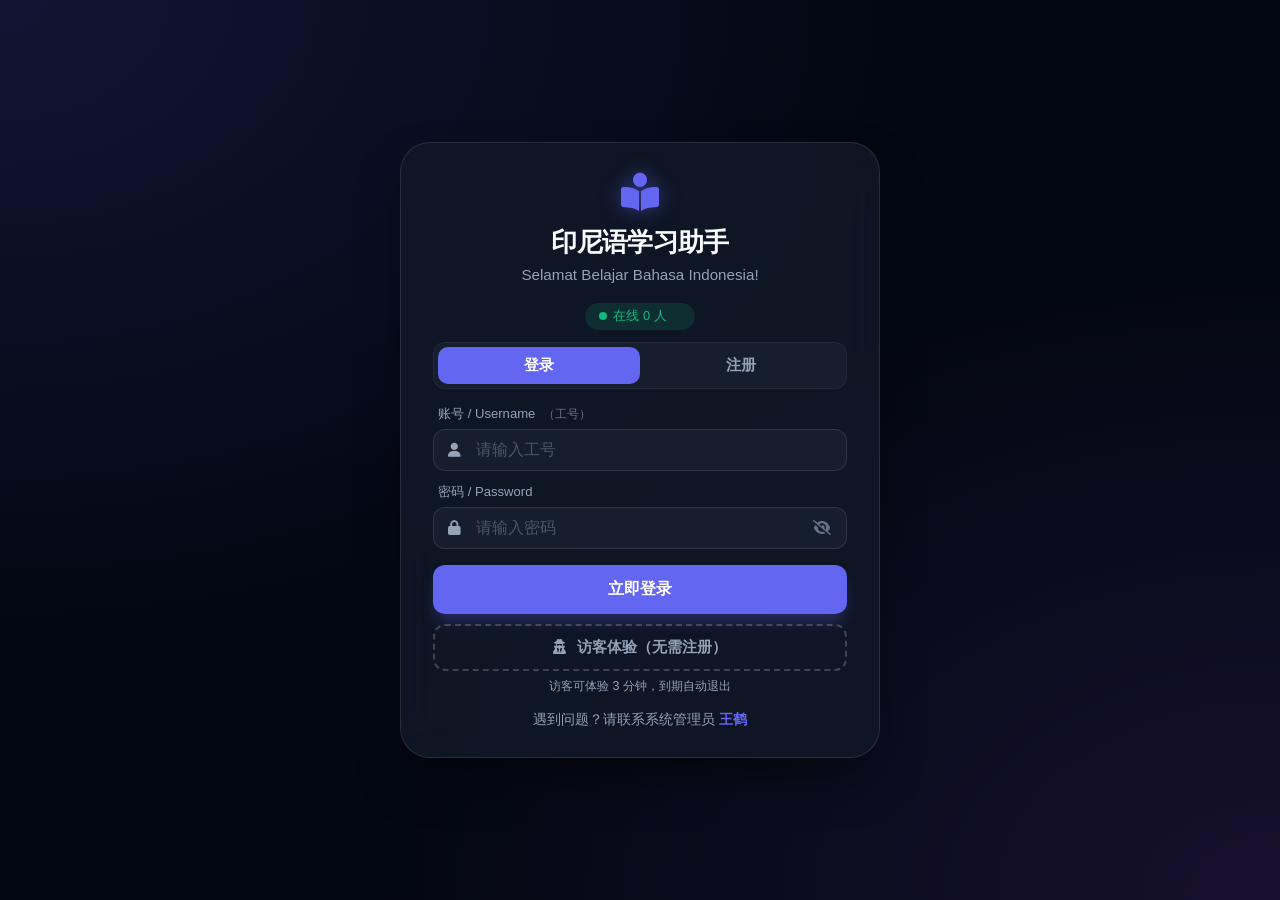
==== index.html @ 772a5f3e "feat: 地狱模式多分支排行榜 - 首杀/高分/速通/全通 用户诉求: 之前排行榜未实际布置, 希望出地狱模式闯关排行 榜, 大BOSS通过后解锁首杀称号入榜(如'混沌王首杀 大熊 用时XX 评分X" ====
<!DOCTYPE html>
<html lang="zh-CN">
<head>
    <meta charset="UTF-8">
    <meta http-equiv="Cache-Control" content="no-cache, no-store, must-revalidate">
    <meta http-equiv="Pragma" content="no-cache">
    <meta http-equiv="Expires" content="0">
    <meta name="viewport" content="width=device-width, initial-scale=1.0">
    <title>印尼语学习助手</title>
    <meta name="theme-color" content="#6366f1">
    <meta name="mobile-web-app-capable" content="yes">
    <meta name="apple-mobile-web-app-status-bar-style" content="black-translucent">
    <link rel="manifest" href="manifest.json">
    <link rel="stylesheet" href="https://cdn.bootcdn.net/ajax/libs/font-awesome/6.4.0/css/all.min.css">
    <script src="https://cdn.bootcdn.net/ajax/libs/html2canvas/1.4.1/html2canvas.min.js"></script>
    <link rel="stylesheet" href="style.css?v=20260929240000">
    <link rel="stylesheet" href="modules.css?v=20260929240000">
</head>
<body>
    <div id="app"></div>
    <script src="config.js?v=20260929240000"></script>
    <!-- 旧版功能（侧边栏、统计页、管理后台等兼容保留） -->
    <script src="app.js?v=20260929240000"></script>
    <!-- 新版模块 -->
    <script src="course-content-loader.js?v=20260929240000"></script>
    <script src="module-study.js?v=20260929240000"></script>
    <script src="module-study-practice.js?v=20260929240000"></script>
    <script src="module-challenge.js?v=20260929240000"></script>
    <script>
            // 显示版本号
            (async function showVersion() {
                var hash = '';
                try {
                    var info = await API.getSystemInfo();
                    if (info && info.commitHash) hash = info.commitHash.substring(0, 7);
                } catch(e) {}
                if (hash) {
                    var el = document.getElementById('app-version');
                    if (el) el.textContent = hash;
                    // 记录本次 hash 到 sessionStorage，下次加载对比
                    var prevHash = sessionStorage.getItem('fmi_commit_hash');
                    sessionStorage.setItem('fmi_commit_hash', hash);
                    if (prevHash && prevHash !== hash) {
                        // hash 变化说明部署了新版本，提示用户刷新
                        if (confirm('检测到新版本 (' + hash + ')，点击确定刷新页面以加载最新内容。')) {
                            location.reload(true);
                        }
                    }
                }
            })();

</script>
    <!-- app-v2.js 已移除，课程模块集成到 app.js -->
<div class="app-version" id="app-version"></div>
</body>
</html>
---- style.css ----
@import url('https://fonts.googleapis.com/css2?family=Inter:wght@400;800&family=Lexend:wght@700&family=JetBrains+Mono:ital,wght@1,800&display=swap');

/* ========================================
   CSS Variables - Dark Theme (Default)
   ======================================== */
:root {
    --bg: #030712;
    --bg-secondary: #0f172a;
    --glass: rgba(17, 24, 39, 0.85);
    --accent: #6366f1;
    --accent-hover: #818cf8;
    --accent-glow: rgba(99, 102, 241, 0.5);
    --accent-subtle: rgba(99, 102, 241, 0.1);
    --text-main: #f9fafb;
    --text-muted: #94a3b8;
    --text-dim: #4b5563;
    --sidebar-w: 300px;
    --card-bg: rgba(30, 41, 59, 0.3);
    --border-subtle: rgba(255, 255, 255, 0.05);
    --border-light: rgba(255, 255, 255, 0.08);
    --input-bg: #0f172a;
    --success: #10b981;
    --success-subtle: rgba(16, 185, 129, 0.1);
    --warning: #f59e0b;
    --danger: #ef4444;
    --danger-subtle: rgba(239, 68, 68, 0.1);
    --shadow-lg: 0 25px 50px -12px rgba(0, 0, 0, 0.5);
    --transition-smooth: all 0.3s cubic-bezier(0.4, 0, 0.2, 1);
}

/* ========================================
   Light Theme
   ======================================== */
[data-theme="light"] {
    --bg: #f1f5f9;
    --bg-secondary: #e2e8f0;
    --glass: rgba(255, 255, 255, 0.85);
    --accent: #4f46e5;
    --accent-hover: #6366f1;
    --accent-glow: rgba(79, 70, 229, 0.3);
    --accent-subtle: rgba(79, 70, 229, 0.08);
    --text-main: #0f172a;
    --text-muted: #475569;
    --text-dim: #94a3b8;
    --card-bg: rgba(255, 255, 255, 0.7);
    --border-subtle: rgba(0, 0, 0, 0.06);
    --border-light: rgba(0, 0, 0, 0.1);
    --input-bg: #f8fafc;
    --success: #059669;
    --success-subtle: rgba(5, 150, 105, 0.08);
    --warning: #d97706;
    --danger: #dc2626;
    --danger-subtle: rgba(220, 38, 38, 0.08);
    --shadow-lg: 0 25px 50px -12px rgba(0, 0, 0, 0.15);
}

/* ========================================
   Ocean Theme (深海蓝)
   ======================================== */
[data-theme="ocean"] {
    --bg: #0a192f;
    --bg-secondary: #112240;
    --glass: rgba(17, 34, 64, 0.85);
    --accent: #00b4d8;
    --accent-hover: #48cae4;
    --accent-glow: rgba(0, 180, 216, 0.4);
    --accent-subtle: rgba(0, 180, 216, 0.1);
    --text-main: #ccd6f6;
    --text-muted: #8892b0;
    --text-dim: #495670;
    --card-bg: rgba(17, 34, 64, 0.3);
    --border-subtle: rgba(0, 180, 216, 0.08);
    --border-light: rgba(0, 180, 216, 0.12);
    --input-bg: #112240;
    --success: #06d6a0;
    --success-subtle: rgba(6, 214, 160, 0.1);
    --warning: #ffd166;
    --danger: #ef476f;
    --danger-subtle: rgba(239, 71, 111, 0.1);
}

[data-theme="ocean"] #app {
    display: flex;
    width: 100%;
    height: 100vh;
}

[data-theme="ocean"] .main-title {
    background: linear-gradient(180deg, #00b4d8 0%, #0077b6 100%);
    -webkit-background-clip: text;
    -webkit-text-fill-color: transparent;
}

[data-theme="ocean"] .study-card {
    box-shadow: 0 50px 100px rgba(0, 180, 216, 0.08);
}

[data-theme="ocean"] .circle-btn:hover {
    background: var(--accent);
    box-shadow: 0 0 40px var(--accent-glow);
}

[data-theme="ocean"] .home-card-icon:first-child {
    background: linear-gradient(135deg, #00b4d8, #0077b6);
}

[data-theme="ocean"] .home-card-icon:last-child {
    background: linear-gradient(135deg, #06d6a0, #0ead69);
}

[data-theme="ocean"] .dash-progress-fill {
    background: linear-gradient(90deg, var(--accent), #06d6a0);
}

/* ========================================
   Forest Theme (森林绿)
   ======================================== */
[data-theme="forest"] {
    --bg: #1a2e1a;
    --bg-secondary: #2d4a2d;
    --glass: rgba(26, 46, 26, 0.85);
    --accent: #4ade80;
    --accent-hover: #86efac;
    --accent-glow: rgba(74, 222, 128, 0.4);
    --accent-subtle: rgba(74, 222, 128, 0.1);
    --text-main: #dcfce7;
    --text-muted: #86a886;
    --text-dim: #4d6b4d;
    --card-bg: rgba(26, 46, 26, 0.3);
    --border-subtle: rgba(74, 222, 128, 0.08);
    --border-light: rgba(74, 222, 128, 0.12);
    --input-bg: #2d4a2d;
    --success: #22c55e;
    --success-subtle: rgba(34, 197, 94, 0.1);
    --warning: #fbbf24;
    --danger: #f87171;
    --danger-subtle: rgba(248, 113, 113, 0.1);
}

[data-theme="forest"] #app {
    display: flex;
    width: 100%;
    height: 100vh;
}

[data-theme="forest"] .main-title {
    background: linear-gradient(180deg, #4ade80 0%, #16a34a 100%);
    -webkit-background-clip: text;
    -webkit-text-fill-color: transparent;
}

[data-theme="forest"] .study-card {
    box-shadow: 0 50px 100px rgba(74, 222, 128, 0.06);
}

[data-theme="forest"] .circle-btn:hover {
    background: var(--accent);
    box-shadow: 0 0 40px var(--accent-glow);
}

[data-theme="forest"] .home-card-icon:first-child {
    background: linear-gradient(135deg, #4ade80, #16a34a);
}

[data-theme="forest"] .home-card-icon:last-child {
    background: linear-gradient(135deg, #fbbf24, #f59e0b);
}

[data-theme="forest"] .dash-progress-fill {
    background: linear-gradient(90deg, var(--accent), #fbbf24);
}

/* ========================================
   Sunset Theme (落日橙)
   ======================================== */
[data-theme="sunset"] {
    --bg: #1c1215;
    --bg-secondary: #2d1f23;
    --glass: rgba(44, 18, 30, 0.85);
    --accent: #fb923c;
    --accent-hover: #fdba74;
    --accent-glow: rgba(251, 146, 60, 0.4);
    --accent-subtle: rgba(251, 146, 60, 0.1);
    --text-main: #fce7f3;
    --text-muted: #b08090;
    --text-dim: #6b4a55;
    --card-bg: rgba(44, 18, 30, 0.3);
    --border-subtle: rgba(251, 146, 60, 0.08);
    --border-light: rgba(251, 146, 60, 0.12);
    --input-bg: #2d1f23;
    --success: #34d399;
    --success-subtle: rgba(52, 211, 153, 0.1);
    --warning: #fcd34d;
    --danger: #fb7185;
    --danger-subtle: rgba(251, 113, 133, 0.1);
}

[data-theme="sunset"] #app {
    display: flex;
    width: 100%;
    height: 100vh;
}

[data-theme="sunset"] .main-title {
    background: linear-gradient(180deg, #fb923c 0%, #e11d48 100%);
    -webkit-background-clip: text;
    -webkit-text-fill-color: transparent;
}

[data-theme="sunset"] .study-card {
    box-shadow: 0 50px 100px rgba(251, 146, 60, 0.06);
}

[data-theme="sunset"] .circle-btn:hover {
    background: var(--accent);
    box-shadow: 0 0 40px var(--accent-glow);
}

[data-theme="sunset"] .home-card-icon:first-child {
    background: linear-gradient(135deg, #fb923c, #ea580c);
}

[data-theme="sunset"] .home-card-icon:last-child {
    background: linear-gradient(135deg, #e11d48, #be123c);
}

[data-theme="sunset"] .dash-progress-fill {
    background: linear-gradient(90deg, var(--accent), #e11d48);
}


/* ========================================
   Global Reset & Base
   ======================================== */
* {
    margin: 0;
    padding: 0;
    box-sizing: border-box;
}

#app {
    display: flex;
    width: 100%;
    height: 100vh;
}

body {
    background: var(--bg);
    background-image:
        radial-gradient(at 0% 0%, rgba(99, 102, 241, 0.15) 0%, transparent 50%),
        radial-gradient(at 100% 100%, rgba(168, 85, 247, 0.12) 0%, transparent 50%);
    color: var(--text-main);
    font-family: 'Inter', -apple-system, BlinkMacSystemFont, "Segoe UI", Roboto, sans-serif;
    height: 100vh;
    display: flex;
    overflow: auto;
    transition: background 0.4s ease, color 0.4s ease;
}

[data-theme="light"] #app {
    display: flex;
    width: 100%;
    height: 100vh;
}

body {
    background-image:
        radial-gradient(at 0% 0%, rgba(99, 102, 241, 0.08) 0%, transparent 50%),
        radial-gradient(at 100% 100%, rgba(168, 85, 247, 0.06) 0%, transparent 50%);
}

/* ========================================
   Scrollbar Styling
   ======================================== */
::-webkit-scrollbar {
    width: 6px;
    height: 6px;
}
::-webkit-scrollbar-track {
    background: transparent;
}
::-webkit-scrollbar-thumb {
    background: rgba(99, 102, 241, 0.3);
    border-radius: 3px;
}
::-webkit-scrollbar-thumb:hover {
    background: rgba(99, 102, 241, 0.5);
}

/* ========================================
   Sidebar
   ======================================== */
.sidebar {
    width: var(--sidebar-w);
    height: 100%;
    background: var(--glass);
    backdrop-filter: blur(25px);
    border-right: 1px solid var(--border-subtle);
    display: flex;
    flex-direction: column;
    transition: all 0.5s cubic-bezier(0.4, 0, 0.2, 1);
    position: fixed;
    left: 0;
    top: 0;
    z-index: 1000;
}

.sidebar.collapsed {
    width: 0;
    transform: translateX(calc(var(--sidebar-w) * -1));
}

.sidebar-inner {
    width: var(--sidebar-w);
    height: 100%;
    overflow-y: auto;
    padding: 25px 15px;
    transition: 0.3s;
}

.sidebar.collapsed .sidebar-inner {
    opacity: 0;
    pointer-events: none;
}

.toggle-tab {
    position: absolute;
    right: -32px;
    top: 30px;
    width: 32px;
    height: 60px;
    background: var(--accent);
    color: white;
    cursor: pointer;
    border-radius: 0 12px 12px 0;
    display: flex;
    align-items: center;
    justify-content: center;
    box-shadow: 5px 0 15px var(--accent-glow);
    transition: 0.3s;
}

.sidebar.collapsed .toggle-tab {
    transform: translateX(var(--sidebar-w));
}

/* ========================================
   Main Container
   ======================================== */
.main-container {
    flex: 1;
    display: flex;
    flex-direction: column;
    padding: 20px 30px;
    position: relative;
    overflow: auto;
    margin-left: var(--sidebar-w);
    z-index: 1;
    height: 100vh;
}

.main-container.full-width {
    margin-left: 0;
}

.main-title {
    text-align: center;
    font-size: 2.2rem;
    font-weight: 800;
    margin-bottom: 15px;
    text-transform: uppercase;
    letter-spacing: -2px;
    background: linear-gradient(180deg, #fff 0%, #a5b4fc 100%);
    -webkit-background-clip: text;
    -webkit-text-fill-color: transparent;
    filter: drop-shadow(0 0 20px rgba(99, 102, 241, 0.4));
}

[data-theme="light"] .main-title {
    background: linear-gradient(180deg, #1e293b 0%, #4f46e5 100%);
    -webkit-background-clip: text;
    -webkit-text-fill-color: transparent;
    filter: drop-shadow(0 0 10px rgba(79, 70, 229, 0.2));
}

/* ========================================
   Top Info Bar
   ======================================== */
.top-info-bar {
    display: flex;
    justify-content: space-between;
    align-items: center;
    margin-bottom: 20px;
    padding: 12px 20px;
    background: var(--glass);
    border-radius: 16px;
    border: 1px solid var(--border-subtle);
    backdrop-filter: blur(15px);
}

.date-time {
    font-size: 0.95rem;
    color: var(--text-muted);
}

.weather-location {
    display: flex;
    align-items: center;
    gap: 10px;
    font-size: 0.95rem;
}

.app-header {
    display: flex !important;
    align-items: center;
    justify-content: space-between !important;
    flex-wrap: wrap;
    gap: 12px;
}

.user-status {
    font-size: 0.9rem;
    color: #a5b4fc;
    display: flex;
    align-items: center;
    gap: 10px;
}

.logout-btn {
    background: var(--danger-subtle);
    color: var(--danger);
    border: none;
    padding: 5px 12px;
    border-radius: 8px;
    cursor: pointer;
    font-size: 0.85rem;
    transition: var(--transition-smooth);
}
.logout-btn:hover {
    background: var(--danger);
    color: white;
}

/* ========================================
   Stats Bar (Enhanced)
   ======================================== */
.stats-bar {
    display: flex;
    justify-content: space-around;
    background: var(--glass);
    padding: 16px 20px;
    border-radius: 18px;
    margin-bottom: 20px;
    border: 1px solid var(--border-light);
    backdrop-filter: blur(15px);
    flex-wrap: wrap;
    gap: 12px;
}

.stat-item {
    font-size: 14px;
    color: var(--text-muted);
    font-weight: 500;
    display: flex;
    align-items: center;
    gap: 6px;
    background: var(--accent-subtle);
    padding: 8px 16px;
    border-radius: 10px;
    border: 1px solid transparent;
    transition: var(--transition-smooth);
}
.stat-item:hover {
    border-color: var(--accent);
    transform: translateY(-2px);
}
.stat-item span {
    color: #a5b4fc;
    font-weight: bold;
    font-size: 1.1rem;
}

/* ========================================
   Study Tip Box
   ======================================== */
.tip-box {
    background: var(--accent-subtle);
    border-left: 3px solid var(--accent);
    padding: 15px 20px;
    margin: 20px 0;
    border-radius: 0 12px 12px 0;
    font-size: 1rem;
    color: var(--text-muted);
    transition: var(--transition-smooth);
}

.tip-title {
    font-weight: 700;
    color: var(--accent);
    margin-bottom: 5px;
}

/* ========================================
   Study Card (Main Word Display)
   ======================================== */
.study-card {
    background: var(--card-bg);
    border-radius: 25px;
    border: 1px solid var(--border-light);
    flex: 1;
    display: flex;
    flex-direction: column;
    justify-content: center;
    align-items: center;
    position: relative;
    padding: 40px;
    box-shadow: 0 50px 100px rgba(0, 0, 0, 0.5);
    backdrop-filter: blur(15px);
    transition: 0.4s cubic-bezier(0.175, 0.885, 0.32, 1.275);
    min-height: 400px;
}

[data-theme="light"] .study-card {
    box-shadow: 0 50px 100px rgba(0, 0, 0, 0.1);
}

.card-anim {
    transform: scale(0.96);
    opacity: 0;
    filter: blur(10px);
}

.top-meta {
    position: absolute;
    top: 40px;
    left: 55px;
    right: 55px;
    display: flex;
    justify-content: space-between;
    align-items: center;
}

.word-badge {
    background: var(--accent);
    color: white;
    padding: 5px 22px;
    border-radius: 12px;
    font-family: 'JetBrains Mono', monospace;
    font-size: 1.3rem;
    font-style: italic;
    font-weight: 800;
    box-shadow: 0 5px 20px var(--accent-glow);
}

.star-btn {
    position: absolute;
    top: 20px;
    right: 25px;
    font-size: 1.8rem;
    cursor: pointer;
    color: rgba(255, 255, 255, 0.05);
    transition: 0.3s;
    z-index: 10;
}
.star-btn.active {
    color: #fbbf24;
    filter: drop-shadow(0 0 15px rgba(251, 191, 36, 0.6));
}
[data-theme="light"] .star-btn {
    color: rgba(0, 0, 0, 0.08);
}

.indo-box {
    font-size: 6rem;
    font-weight: 900;
    margin-bottom: 10px;
    text-align: center;
    background: linear-gradient(to bottom, #fff, #94a3b8);
    -webkit-background-clip: text;
    -webkit-text-fill-color: transparent;
}

[data-theme="light"] .indo-box {
    background: linear-gradient(to bottom, #1e293b, #6366f1);
    -webkit-background-clip: text;
    -webkit-text-fill-color: transparent;
}

.zh-box {
    font-size: 2.6rem;
    color: var(--text-muted);
    font-weight: 300;
    letter-spacing: 5px;
    transition: var(--transition-smooth);
}

/* ========================================
   Navigation Buttons
   ======================================== */
.nav-row {
    display: flex;
    gap: 40px;
    margin-top: 50px;
}

.circle-btn {
    width: 80px;
    height: 80px;
    border-radius: 50%;
    border: none;
    background: rgba(255, 255, 255, 0.03);
    color: white;
    font-size: 2rem;
    cursor: pointer;
    transition: 0.3s;
    display: flex;
    flex-direction: column;
    align-items: center;
    justify-content: center;
    border: 1px solid var(--border-subtle);
}

.circle-btn:hover {
    background: var(--accent);
    transform: translateY(-5px);
    box-shadow: 0 10px 20px var(--accent-glow);
}

[data-theme="light"] .circle-btn {
    background: var(--card-bg);
    color: var(--text-main);
    border: 1px solid var(--border-light);
}

.play-btn {
    width: 100px;
    height: 100px;
    background: var(--accent);
    box-shadow: 0 0 40px var(--accent-glow);
}

/* ========================================
   Control Panel
   ======================================== */
.control-panel {
    width: 100%;
    margin: 25px auto 0;
    background: var(--glass);
    padding: 10px 20px;
    border-radius: 28px;
    border: 1px solid var(--border-light);
    display: flex;
    flex-direction: column;
    gap: 20px;
    backdrop-filter: blur(15px);
}



.ctrl-row {
    display: flex;
    align-items: center;
    justify-content: space-between;
}

.ctrl-label {
    font-size: 1.05rem;
    color: var(--text-muted);
    font-weight: 600;
    letter-spacing: 1px;
}

.ctrl-value {
    min-width: 80px;
    text-align: right;
    font-family: 'Lexend', sans-serif;
    color: var(--accent);
    font-weight: 700;
    font-size: 1.3rem;
    text-shadow: 0 0 12px var(--accent-glow);
}

[data-theme="light"] .ctrl-value {
    text-shadow: none;
}

.switch {
    position: relative;
    width: 52px;
    height: 28px;
}

.switch input {
    opacity: 0;
    width: 0;
    height: 0;
}

.slider {
    position: absolute;
    cursor: pointer;
    inset: 0;
    background: #1e293b;
    transition: .4s;
    border-radius: 34px;
    border: 1px solid var(--border-subtle);
}

[data-theme="light"] .slider {
    background: #cbd5e1;
}

.slider:before {
    position: absolute;
    content: "";
    height: 20px;
    width: 20px;
    left: 4px;
    bottom: 3px;
    background: white;
    transition: .4s;
    border-radius: 50%;
    box-shadow: 0 2px 4px rgba(0,0,0,0.2);
}

input:checked + .slider {
    background: var(--accent);
}

input:checked + .slider:before {
    transform: translateX(24px);
}

/* ========================================
   Copyright & Footer
   ======================================== */
.copyright {
    font-size: 0.9rem;
    text-align: center;
    color: var(--text-dim);
    margin-top: 10px;
    letter-spacing: 0.5px;
}

.clickable {
    color: var(--accent);
    cursor: pointer;
    font-weight: 700;
    transition: 0.2s;
}

.clickable:hover {
    text-shadow: 0 0 10px var(--accent-glow);
    text-decoration: underline;
}

/* ========================================
   Modals
   ======================================== */
.modal-overlay:not(.admin-modal) {
    display: none;
    position: fixed;
    inset: 0;
    background: rgba(0, 0, 0, 0.9);
    z-index: 2000;
    justify-content: center;
    align-items: center;
    backdrop-filter: blur(15px);
}

[data-theme="light"] .modal-overlay:not(.admin-modal) {
    background: rgba(0, 0, 0, 0.5);
}

.modal-content {
    background: var(--bg-secondary);
    padding: 40px;
    border-radius: 30px;
    border: 1px solid var(--accent);
    text-align: center;
    color: var(--text-main);
    transition: var(--transition-smooth);
}

[data-theme="light"] .modal-content {
    background: #ffffff;
}

/* ========================================
   Sidebar Menu Items
   ======================================== */
.cat-item {
    margin-bottom: 12px;
    border-radius: 14px;
    background: rgba(255, 255, 255, 0.03);
    transition: var(--transition-smooth);
}
.cat-item:hover {
    background: rgba(255, 255, 255, 0.06);
}

[data-theme="light"] .cat-item {
    background: rgba(0, 0, 0, 0.03);
}
[data-theme="light"] .cat-item:hover {
    background: rgba(0, 0, 0, 0.06);
}

.cat-head {
    padding: 12px 15px;
    cursor: pointer;
    font-weight: 600;
    display: flex;
    justify-content: space-between;
    color: var(--text-main);
}

.sub-menu {
    display: none;
    padding: 10px;
}

.sub-menu.active {
    display: block;
}

/* Word list in sidebar */
.sub-word-list {
    display: none;
    border-left: 1px solid var(--border-subtle);
    margin-left: 10px;
}
.sub-word-list.active {
    display: block;
}
.sub-word-list div {
    padding: 4px 8px;
    border-radius: 6px;
    transition: var(--transition-smooth);
    cursor: pointer;
}
.sub-word-list div:hover {
    background: var(--accent-subtle);
    color: #a5b4fc;
}

/* ========================================
   Study Record
   ======================================== */
.study-record-box {
    background: var(--glass);
    border-radius: 20px;
    padding: 20px;
    margin: 20px 0;
    border: 1px solid var(--border-subtle);
    backdrop-filter: blur(15px);
}

.record-title {
    display: flex;
    justify-content: space-between;
    align-items: center;
    margin-bottom: 15px;
    font-size: 1.2rem;
    font-weight: 700;
    color: var(--text-main);
}

.clear-record-btn {
    background: var(--danger-subtle);
    color: var(--danger);
    border: none;
    padding: 5px 12px;
    border-radius: 8px;
    cursor: pointer;
    font-size: 0.85rem;
    transition: var(--transition-smooth);
}
.clear-record-btn:hover {
    background: var(--danger);
    color: white;
}

.record-list {
    max-height: 150px;
    overflow-y: auto;
    display: grid;
    grid-template-columns: 1fr 1fr;
    gap: 10px;
}

.record-item {
    padding: 8px 12px;
    background: var(--card-bg);
    border-radius: 10px;
    font-size: 0.9rem;
    border: 1px solid var(--border-subtle);
    transition: var(--transition-smooth);
}
.record-item:hover {
    border-color: var(--accent);
    transform: translateY(-1px);
}

.record-indo {
    color: #a5b4fc;
    font-weight: 600;
}

.record-zh {
    color: var(--text-muted);
    font-size: 0.85rem;
}

/* ========================================
   Share Modal
   ======================================== */
.share-modal-content {
    width: 500px;
    padding: 30px;
}

.share-card {
    background: linear-gradient(135deg, #1e293b 0%, #0f172a 100%);
    border-radius: 20px;
    padding: 30px;
    margin-bottom: 20px;
    text-align: left;
}

[data-theme="light"] .share-card {
    background: linear-gradient(135deg, #e0e7ff 0%, #c7d2fe 100%);
}

.share-header {
    font-size: 1.5rem;
    font-weight: 800;
    margin-bottom: 15px;
}

.share-stats {
    margin: 12px 0;
    line-height: 1.6;
    color: #cbd5e1;
}

.share-tip {
    font-size: 0.95rem;
    color: #a5b4fc;
    margin-bottom: 15px;
}

.share-record {
    font-size: 0.9rem;
    color: var(--text-muted);
    margin-bottom: 10px;
}

.share-copy-btn, .share-save-btn {
    background: var(--accent);
    color: white;
    border: none;
    padding: 10px 20px;
    border-radius: 10px;
    cursor: pointer;
    margin: 0 5px;
    transition: var(--transition-smooth);
}
.share-copy-btn:hover, .share-save-btn:hover {
    background: var(--accent-hover);
    transform: translateY(-2px);
}

/* ========================================
   Theme Toggle Button
   ======================================== */
.theme-toggle {
    position: fixed;
    bottom: 25px;
    right: 25px;
    width: 48px;
    height: 48px;
    border-radius: 50%;
    background: var(--accent);
    color: white;
    border: none;
    cursor: pointer;
    font-size: 1.2rem;
    display: flex;
    align-items: center;
    justify-content: center;
    box-shadow: 0 5px 20px var(--accent-glow);
    z-index: 999;
    transition: var(--transition-smooth);
}
.theme-toggle:hover {
    transform: translateY(-3px) rotate(15deg);
    box-shadow: 0 8px 25px var(--accent-glow);
}

/* ========================================
   Practice Mode Styles
   ======================================== */
.practice-container {
    background: var(--glass);
    border-radius: 25px;
    border: 1px solid var(--border-light);
    padding: 30px;
    backdrop-filter: blur(15px);
    margin: 0;
}

.practice-header {
    display: flex;
    justify-content: space-between;
    align-items: center;
    margin-bottom: 25px;
    padding-bottom: 15px;
    border-bottom: 1px solid var(--border-subtle);
}

.practice-title {
    font-size: 1.4rem;
    font-weight: 700;
    color: var(--text-main);
}

.practice-type-selector {
    display: flex;
    gap: 8px;
}

.practice-type-btn {
    padding: 8px 16px;
    border-radius: 10px;
    border: 1px solid var(--border-light);
    background: transparent;
    color: var(--text-muted);
    cursor: pointer;
    font-size: 0.85rem;
    transition: var(--transition-smooth);
}
.practice-type-btn:hover, .practice-type-btn.active {
    background: var(--accent-subtle);
    color: #a5b4fc;
    border-color: var(--accent);
}

.practice-score-bar {
    display: flex;
    justify-content: space-around;
    margin-bottom: 25px;
    padding: 12px;
    background: var(--accent-subtle);
    border-radius: 12px;
}

.practice-score-item {
    text-align: center;
    color: var(--text-muted);
    font-size: 0.85rem;
}
.practice-score-item .score-value {
    font-size: 1.4rem;
    font-weight: 700;
    color: #a5b4fc;
    display: block;
    margin-bottom: 2px;
}

.practice-question-box {
    background: var(--card-bg);
    border-radius: 20px;
    padding: 40px 30px;
    text-align: center;
    margin-bottom: 25px;
    border: 1px solid var(--border-subtle);
}

.practice-question-label {
    font-size: 0.85rem;
    color: var(--text-muted);
    margin-bottom: 10px;
}

.practice-question-word {
    font-size: 3rem;
    font-weight: 800;
    margin-bottom: 8px;
    background: linear-gradient(to bottom, #fff, #a5b4fc);
    -webkit-background-clip: text;
    -webkit-text-fill-color: transparent;
}

[data-theme="light"] .practice-question-word {
    background: linear-gradient(to bottom, #1e293b, #4f46e5);
    -webkit-background-clip: text;
    -webkit-text-fill-color: transparent;
}

.practice-question-hint {
    font-size: 0.9rem;
    color: var(--text-dim);
}

.practice-options {
    display: grid;
    grid-template-columns: 1fr 1fr;
    gap: 12px;
    margin-bottom: 20px;
}

.practice-option {
    padding: 16px 20px;
    border-radius: 14px;
    border: 2px solid var(--border-light);
    background: var(--card-bg);
    color: var(--text-main);
    cursor: pointer;
    font-size: 1rem;
    transition: var(--transition-smooth);
    text-align: center;
}
.practice-option:hover {
    border-color: var(--accent);
    background: var(--accent-subtle);
    transform: translateY(-2px);
}
.practice-option.correct {
    border-color: var(--success);
    background: var(--success-subtle);
    color: var(--success);
    font-weight: 700;
}
.practice-option.wrong {
    border-color: var(--danger);
    background: var(--danger-subtle);
    color: var(--danger);
}
.practice-option.disabled {
    pointer-events: none;
    opacity: 0.6;
}

.practice-input-box {
    display: none;
    margin-bottom: 20px;
    text-align: center;
}
.practice-input-box.active {
    display: block;
}
.practice-input {
    width: 100%;
    max-width: 400px;
    padding: 14px 20px;
    border-radius: 14px;
    border: 2px solid var(--border-light);
    background: var(--input-bg);
    color: var(--text-main);
    font-size: 1.1rem;
    text-align: center;
    outline: none;
    transition: var(--transition-smooth);
}
.practice-input:focus {
    border-color: var(--accent);
    box-shadow: 0 0 0 4px var(--accent-subtle);
}
.practice-input.correct {
    border-color: var(--success);
    box-shadow: 0 0 0 4px var(--success-subtle);
}
.practice-input.wrong {
    border-color: var(--danger);
    box-shadow: 0 0 0 4px var(--danger-subtle);
}

.practice-feedback {
    text-align: center;
    padding: 12px;
    border-radius: 12px;
    margin-bottom: 15px;
    font-size: 1rem;
    font-weight: 600;
    display: none;
}
.practice-feedback.show {
    display: block;
}
.practice-feedback.correct {
    background: var(--success-subtle);
    color: var(--success);
}
.practice-feedback.wrong {
    background: var(--danger-subtle);
    color: var(--danger);
}

.practice-actions {
    display: flex;
    gap: 12px;
    justify-content: center;
}

.practice-btn {
    padding: 12px 28px;
    border-radius: 12px;
    border: none;
    font-size: 0.95rem;
    font-weight: 600;
    cursor: pointer;
    transition: var(--transition-smooth);
}
.practice-btn:hover {
    transform: translateY(-2px);
}
.practice-btn-primary {
    background: var(--accent);
    color: white;
    box-shadow: 0 5px 15px var(--accent-glow);
}
.practice-btn-secondary {
    background: var(--card-bg);
    color: var(--text-muted);
    border: 1px solid var(--border-light);
}

/* Practice result summary */
.practice-result {
    text-align: center;
    padding: 30px;
}
.practice-result-score {
    font-size: 4rem;
    font-weight: 900;
    background: linear-gradient(135deg, var(--accent), #a78bfa);
    -webkit-background-clip: text;
    -webkit-text-fill-color: transparent;
    margin-bottom: 10px;
}
.practice-result-text {
    font-size: 1.2rem;
    color: var(--text-muted);
    margin-bottom: 20px;
}
.practice-result-details {
    display: flex;
    justify-content: center;
    gap: 30px;
    margin-bottom: 25px;
}
.practice-result-detail {
    text-align: center;
}
.practice-result-detail .detail-value {
    font-size: 1.5rem;
    font-weight: 700;
    display: block;
}
.practice-result-detail .detail-label {
    font-size: 0.85rem;
    color: var(--text-muted);
}
.practice-result-detail.correct .detail-value { color: var(--success); }
.practice-result-detail.wrong .detail-value { color: var(--danger); }
.practice-result-detail.total .detail-value { color: #a5b4fc; }



/* ========================================
   Subpage Navigation Bar (子页面导航栏)
   用于study/challenge等子页面顶部导航
   ======================================== */
.subpage-nav {
    display: flex;
    align-items: stretch;
    height: 48px;
    background: rgba(10, 14, 28, 0.92);
    border: 1px solid rgba(99, 102, 241, 0.15);
    border-radius: 12px;
    overflow: hidden;
    backdrop-filter: blur(12px);
    margin-bottom: 20px;
}
.subpage-nav-side {
    display: flex;
    align-items: center;
    justify-content: center;
    gap: 8px;
    padding: 0 18px;
    background: rgba(30, 41, 59, 0.5);
    cursor: pointer;
    transition: background 0.2s ease;
    flex-shrink: 0;
    border: none;
    color: #94a3b8;
    font-size: 0.85rem;
}
.subpage-nav-side:first-child {
    border-radius: 11px 0 0 11px;
}
.subpage-nav-side:last-child {
    border-radius: 0 11px 11px 0;
}
.subpage-nav-side:hover {
    background: rgba(51, 65, 85, 0.6);
    color: #e2e8f0;
}
.subpage-nav-side i {
    font-size: 0.85rem;
}
.side-label {
    writing-mode: vertical-rl;
    text-orientation: upright;
    font-size: 0.75rem;
    font-weight: 600;
    letter-spacing: 2px;
    color: #cbd5e1;
    line-height: 1;
}
.subpage-nav-center {
    flex: 1;
    display: flex;
    align-items: center;
    justify-content: center;
    gap: 10px;
    background: var(--accent);
    color: white;
    font-size: 0.95rem;
    font-weight: 700;
    letter-spacing: 1px;
    padding: 0 20px;
    cursor: default;
    user-select: none;
}
.subpage-nav-center i {
    font-size: 1rem;
}

/* ========================================
   Navigation Tabs
   ======================================== */
.nav-tabs {
    display: flex;
    gap: 4px;
    margin-bottom: 20px;
    background: var(--glass);
    padding: 5px;
    border-radius: 14px;
    border: 1px solid var(--border-subtle);
    backdrop-filter: blur(15px);
}

.nav-tab {
    flex: 1;
    padding: 10px 16px;
    border: none;
    border-radius: 10px;
    background: transparent;
    color: var(--text-muted);
    font-size: 0.9rem;
    font-weight: 600;
    cursor: pointer;
    transition: var(--transition-smooth);
    display: flex;
    align-items: center;
    justify-content: center;
    gap: 6px;
}
.nav-tab:hover {
    color: var(--text-main);
    background: var(--accent-subtle);
}
.nav-tab.active {
    background: var(--accent);
    color: white;
    box-shadow: 0 4px 12px var(--accent-glow);
}

/* ========================================
   Dashboard Cards
   ======================================== */
.dash-card {
    background: var(--glass);
    border-radius: 16px;
    padding: 20px;
    border: 1px solid var(--border-subtle);
    backdrop-filter: blur(15px);
    transition: var(--transition-smooth);
    text-align: center;
}
.dash-card:hover {
    transform: translateY(-3px);
    box-shadow: 0 8px 25px rgba(0, 0, 0, 0.2);
}

.dash-card-icon {
    font-size: 1.8rem;
    margin-bottom: 10px;
}

.dash-card-value {
    font-size: 2rem;
    font-weight: 900;
    color: var(--text-main);
    margin-bottom: 4px;
    letter-spacing: -0.5px;
}

.dash-card-label {
    font-size: 0.9rem;
    color: var(--text-muted);
    font-weight: 600;
}

.dash-card-sub {
    font-size: 0.75rem;
    color: var(--text-dim);
    margin-top: 4px;
}

.dash-mini-card {
    background: var(--card-bg);
    padding: 15px;
    border-radius: 12px;
    border: 1px solid var(--border-subtle);
    text-align: center;
}

.dash-mini-value {
    font-size: 1.5rem;
    font-weight: 800;
    color: #a5b4fc;
}

.dash-mini-label {
    font-size: 0.8rem;
    color: var(--text-muted);
    margin-top: 4px;
}

.dash-section {
    background: var(--glass);
    border-radius: 18px;
    padding: 20px;
    margin-bottom: 20px;
    border: 1px solid var(--border-subtle);
    backdrop-filter: blur(15px);
}

.dash-section-title {
    font-size: 1.05rem;
    font-weight: 700;
    color: var(--text-main);
    margin-bottom: 15px;
    padding-bottom: 10px;
    border-bottom: 1px solid var(--border-subtle);
}

/* Dashboard progress bars */
.dash-progress-container {
    margin-bottom: 10px;
}

.dash-progress-bar {
    height: 10px;
    background: var(--card-bg);
    border-radius: 10px;
    overflow: hidden;
    margin-bottom: 6px;
}

.dash-progress-fill {
    height: 100%;
    background: linear-gradient(90deg, var(--accent), #a78bfa);
    border-radius: 10px;
    transition: width 1s ease;
    position: relative;
}

.dash-progress-fill::after {
    content: '';
    position: absolute;
    top: 0;
    left: 0;
    right: 0;
    bottom: 0;
    background: linear-gradient(90deg, transparent, rgba(255,255,255,0.2), transparent);
    animation: shimmer 2s infinite;
}

@keyframes shimmer {
    0% { transform: translateX(-100%); }
    100% { transform: translateX(100%); }
}

.dash-progress-labels {
    display: flex;
    justify-content: space-between;
    font-size: 0.8rem;
    color: var(--text-dim);
}

/* Dashboard history list */
.dash-history-list {
    max-height: 250px;
    overflow-y: auto;
}

.dash-history-item {
    display: flex;
    align-items: center;
    padding: 10px 12px;
    border-bottom: 1px solid var(--border-subtle);
    font-size: 0.85rem;
    transition: var(--transition-smooth);
}
.dash-history-item:hover {
    background: var(--accent-subtle);
}
.dash-history-item:last-child {
    border-bottom: none;
}

.dash-history-date {
    flex: 1;
    color: var(--text-muted);
}
.dash-history-type {
    padding: 3px 8px;
    background: var(--accent-subtle);
    color: #a5b4fc;
    border-radius: 6px;
    font-size: 0.75rem;
    margin: 0 10px;
}
.dash-history-score {
    font-weight: 700;
    font-size: 0.9rem;
    min-width: 80px;
    text-align: right;
}

/* Dashboard words grid */
.dash-words-grid {
    display: grid;
    grid-template-columns: repeat(auto-fill, minmax(200px, 1fr));
    gap: 8px;
    max-height: 300px;
    overflow-y: auto;
}

.dash-word-chip {
    display: flex;
    align-items: center;
    gap: 8px;
    padding: 8px 12px;
    background: var(--card-bg);
    border-radius: 10px;
    border: 1px solid var(--border-subtle);
    font-size: 0.85rem;
    transition: var(--transition-smooth);
}
.dash-word-chip:hover {
    border-color: var(--accent);
    transform: translateY(-1px);
}

.dash-word-idx {
    color: var(--text-dim);
    font-size: 0.75rem;
    min-width: 18px;
}

.dash-word-indo {
    color: #a5b4fc;
    font-weight: 600;
}

.dash-word-zh {
    color: var(--text-muted);
    font-size: 0.8rem;
}


/* ========================================
   v1.2 Theme Toggle Button
   ======================================== */
.theme-toggle {
    position: fixed;
    bottom: 20px;
    right: 20px;
    width: 45px;
    height: 45px;
    border-radius: 50%;
    background: var(--glass);
    border: 1px solid var(--border-subtle);
    color: var(--text-muted);
    font-size: 1.1rem;
    cursor: pointer;
    display: flex;
    align-items: center;
    justify-content: center;
    z-index: 1000;
    transition: var(--transition-smooth);
    backdrop-filter: blur(15px);
}
.theme-toggle:hover {
    background: var(--accent);
    color: white;
    transform: scale(1.1);
}

/* ========================================
   v1.2 Practice Mode
   ======================================== */
.practice-container {
    margin: 0 auto;
}
.practice-type-selector {
    display: flex;
    gap: 8px;
    flex-wrap: wrap;
}
.practice-type-btn {
    flex: 1;
    min-width: 100px;
    padding: 12px 16px;
    border-radius: 10px;
    border: 1px solid var(--border-subtle);
    background: var(--card-bg);
    color: var(--text-muted);
    font-size: 0.9rem;
    font-weight: 600;
    cursor: pointer;
    transition: var(--transition-smooth);
    display: flex;
    align-items: center;
    justify-content: center;
    gap: 6px;
}
.practice-type-btn:hover { border-color: var(--accent); color: var(--text-main); }
.practice-type-btn.active {
    background: var(--accent-subtle);
    border-color: var(--accent);
    color: #a5b4fc;
}
.practice-start-btn {
    background: var(--accent);
    color: white;
    border: none;
    padding: 12px 24px;
    border-radius: 10px;
    cursor: pointer;
    font-weight: 700;
    font-size: 1rem;
    transition: var(--transition-smooth);
}
.practice-start-btn:hover { transform: translateY(-2px); box-shadow: 0 4px 12px var(--accent-glow); }
.practice-btn-sec {
    background: var(--card-bg);
    color: var(--text-muted);
    border: 1px solid var(--border-subtle);
    padding: 12px 24px;
    border-radius: 10px;
    cursor: pointer;
    font-weight: 600;
    transition: var(--transition-smooth);
}
.practice-btn-sec:hover { border-color: var(--text-muted); color: var(--text-main); }
.practice-score-bar {
    display: flex;
    gap: 15px;
    margin-bottom: 20px;
    justify-content: center;
}
.practice-score-item {
    background: var(--card-bg);
    padding: 8px 16px;
    border-radius: 10px;
    border: 1px solid var(--border-subtle);
    font-size: 0.85rem;
    color: var(--text-muted);
    text-align: center;
}
.practice-score-item .score-val {
    font-size: 1.2rem;
    font-weight: 800;
    color: #a5b4fc;
    display: block;
}
.practice-question-box {
    background: var(--glass);
    padding: 25px;
    border-radius: 18px;
    border: 1px solid var(--border-subtle);
    text-align: center;
    margin-bottom: 20px;
}
.practice-options {
    display: grid;
    grid-template-columns: 1fr 1fr;
    gap: 10px;
    margin-bottom: 15px;
}
.practice-option {
    padding: 14px 18px;
    background: var(--card-bg);
    border: 2px solid var(--border-subtle);
    border-radius: 12px;
    color: var(--text-main);
    font-size: 0.95rem;
    font-weight: 600;
    cursor: pointer;
    transition: var(--transition-smooth);
    text-align: center;
}
.practice-option:hover:not(.disabled) {
    border-color: var(--accent);
    transform: translateY(-2px);
}
.practice-option.correct {
    background: rgba(16,185,129,0.15);
    border-color: #10b981;
    color: #34d399;
}
.practice-option.wrong {
    background: rgba(248,113,113,0.15);
    border-color: #ef4444;
    color: #f87171;
}
.practice-option.disabled { pointer-events: none; opacity: 0.7; }
.practice-input.correct { border-color: #10b981 !important; outline: none; }
.practice-input.wrong { border-color: #ef4444 !important; outline: none; }
.practice-feedback {
    display: none;
    padding: 12px 18px;
    border-radius: 10px;
    text-align: center;
    font-weight: 700;
    font-size: 0.95rem;
    margin-bottom: 10px;
}
.practice-feedback.show { display: block; }
.practice-feedback.correct { background: rgba(16,185,129,0.1); color: #34d399; border: 1px solid rgba(16,185,129,0.2); }
.practice-feedback.wrong { background: rgba(248,113,113,0.1); color: #f87171; border: 1px solid rgba(248,113,113,0.2); }

/* ========================================
   v1.2 Dashboard
   ======================================== */
.dash-card {
    background: var(--glass);
    border-radius: 16px;
    padding: 20px;
    border: 1px solid var(--border-subtle);
    backdrop-filter: blur(15px);
    transition: var(--transition-smooth);
    text-align: center;
}
.dash-card:hover { transform: translateY(-3px); box-shadow: 0 8px 25px rgba(0,0,0,0.2); }
.dash-card-value {
    font-size: 2rem;
    font-weight: 900;
    color: var(--text-main);
    margin-bottom: 4px;
}
.dash-card-label {
    font-size: 0.9rem;
    color: var(--text-muted);
    font-weight: 600;
}
.dash-card-sub { font-size: 0.75rem; color: var(--text-dim); margin-top: 4px; }
.dash-mini-card {
    background: var(--card-bg);
    padding: 15px;
    border-radius: 12px;
    border: 1px solid var(--border-subtle);
    text-align: center;
}
.dash-mini-value { font-size: 1.5rem; font-weight: 800; color: #a5b4fc; }
.dash-mini-label { font-size: 0.8rem; color: var(--text-muted); margin-top: 4px; }
.dash-section {
    background: var(--glass);
    border-radius: 18px;
    padding: 20px;
    margin-bottom: 20px;
    border: 1px solid var(--border-subtle);
    backdrop-filter: blur(15px);
}
.dash-section-title {
    font-size: 1.05rem;
    font-weight: 700;
    color: var(--text-main);
    margin-bottom: 15px;
    padding-bottom: 10px;
    border-bottom: 1px solid var(--border-subtle);
}
.dash-progress-bar {
    height: 10px;
    background: var(--card-bg);
    border-radius: 10px;
    overflow: hidden;
    margin-bottom: 6px;
}
.dash-progress-fill {
    height: 100%;
    background: linear-gradient(90deg, var(--accent), #a78bfa);
    border-radius: 10px;
    transition: width 1s ease;
    position: relative;
}
.dash-progress-fill::after {
    content: '';
    position: absolute;
    top: 0; left: 0; right: 0; bottom: 0;
    background: linear-gradient(90deg, transparent, rgba(255,255,255,0.2), transparent);
    animation: shimmer 2s infinite;
}
@keyframes shimmer {
    0% { transform: translateX(-100%); }
    100% { transform: translateX(100%); }
}
.dash-progress-labels {
    display: flex;
    justify-content: space-between;
    font-size: 0.8rem;
    color: var(--text-dim);
}
.dash-history-list { max-height: 250px; overflow-y: auto; }
.dash-history-item {
    display: flex;
    align-items: center;
    padding: 10px 12px;
    border-bottom: 1px solid var(--border-subtle);
    font-size: 0.85rem;
}
.dash-history-item:hover { background: var(--accent-subtle); }
.dash-history-item:last-child { border-bottom: none; }
.dash-history-date { flex: 1; color: var(--text-muted); }
.dash-history-type { padding: 3px 8px; background: var(--accent-subtle); color: #a5b4fc; border-radius: 6px; font-size: 0.75rem; margin: 0 10px; }
.dash-history-score { font-weight: 700; font-size: 0.9rem; min-width: 80px; text-align: right; }
.dash-words-grid {
    display: grid;
    grid-template-columns: repeat(auto-fill, minmax(200px, 1fr));
    gap: 8px;
    max-height: 300px;
    overflow-y: auto;
}
.dash-word-chip {
    display: flex;
    align-items: center;
    gap: 8px;
    padding: 8px 12px;
    background: var(--card-bg);
    border-radius: 10px;
    border: 1px solid var(--border-subtle);
    font-size: 0.85rem;
}
.dash-word-chip:hover { border-color: var(--accent); }
.dash-word-idx { color: var(--text-dim); font-size: 0.75rem; min-width: 18px; }
.dash-word-indo { color: #a5b4fc; font-weight: 600; }
.dash-word-zh { color: var(--text-muted); font-size: 0.8rem; }

/* ========================================
   Responsive
   ======================================== */
@media (max-width: 1200px) {
    .nav-tabs {
        margin-bottom: 15px;
    }
    .nav-tab {
        padding: 8px 12px;
        font-size: 0.85rem;
    }
    .main-container {
        margin-left: 0;
        padding: 20px;
    }
    .sidebar {
        z-index: 2000;
    }
    .indo-box {
        font-size: 4rem;
    }
    .zh-box {
        font-size: 2rem;
    }
    .practice-question-word {
        font-size: 2.2rem;
    }
    .practice-options {
        grid-template-columns: 1fr;
    }
}


/* ========================================
   大屏适配 - Desktop Optimization (≥1200px)
   ======================================== */

/* 页面内容撑满容器 */
#page-learn,
#page-practice,
#page-dashboard {
    width: 100%;
    flex: 1;
    display: flex;
    flex-direction: column;
}

/* 学习页面：进度和推荐卡片行 */
.learn-cards-row {
    display: flex;
    gap: 20px;
    margin-bottom: 20px;
    flex-wrap: wrap;
}
.learn-cards-row > div {
    flex: 1;
    min-width: 280px;
}

/* 学习卡片最大宽度 */
.study-card {
    min-height: 350px;
    flex: 1;
}

/* 统计页面卡片 - 4列横排 */
.dash-stats-grid {
    display: grid !important;
    grid-template-columns: repeat(4, 1fr) !important;
    gap: 15px !important;
    margin-bottom: 25px;
}

/* 统计页面的练习历史小卡片 - 横排 */
.dash-mini-grid {
    display: grid !important;
    grid-template-columns: repeat(2, 1fr) !important;
    gap: 12px !important;
    margin-bottom: 15px;
}

/* 练习页面容器限制宽度 */
.practice-container {
    width: 100%;
    flex: 1;
    display: flex;
    flex-direction: column;
}

/* 练习设置卡片底部填满 */
.practice-settings-card {
    margin-top: auto;
}

@media (max-width: 768px) {
    .nav-tabs {
        flex-wrap: nowrap;
        overflow-x: auto;
        gap: 2px;
        padding: 4px;
        -webkit-overflow-scrolling: touch;
    }
    .nav-tab {
        padding: 8px 14px;
        font-size: 0.8rem;
        white-space: nowrap;
    }
    .dash-card-value {
        font-size: 1.5rem;
    }
    .dash-words-grid {
        grid-template-columns: 1fr;
    }
    .main-container {
        padding: 15px;
    }
    .main-title {
        font-size: 2rem;
    }
    .indo-box {
        font-size: 3rem;
    }
    .zh-box {
        font-size: 1.5rem;
        letter-spacing: 2px;
    }
    .study-card {
        border-radius: 30px;
        min-height: 300px;
        padding: 30px 20px;
    }
    .top-meta {
        top: 20px;
        left: 25px;
        right: 25px;
    }
    .nav-row {
        gap: 20px;
        margin-top: 30px;
    }
    .circle-btn {
        width: 60px;
        height: 60px;
        font-size: 1.5rem;
    }
    .play-btn {
        width: 80px;
        height: 80px;
    }
    .control-panel {
        padding: 20px 25px;
        border-radius: 20px;
    }
    .stats-bar {
        padding: 10px;
    }
    .stat-item {
        font-size: 12px;
        padding: 6px 10px;
    }
    .theme-toggle {
        bottom: 15px;
        right: 15px;
        width: 40px;
        height: 40px;
        font-size: 1rem;
    }
    .practice-container {
        padding: 20px;
    }
    .practice-question-word {
        font-size: 2rem;
    }
    .practice-type-selector {
        flex-wrap: wrap;
    }
    .top-info-bar {
        flex-wrap: wrap;
        gap: 8px;
    }
}

/* Control panel ring controls - mobile */
@media (max-width: 768px) {

    .control-panel {
        padding: 18px 16px;
        border-radius: 20px;
    }
    .ctrl-ring-wrap svg { width: 64px !important; height: 64px !important; }
}

/* ========================================
   Horizontal Sliders - 语速 & 循环控制
   ======================================== */
.vslider-box {
    display: flex;
    align-items: center;
    gap: 10px;
    width: 100%;
}
.vslider-label {
    font-size: 0.92rem;
    font-weight: 700;
    color: var(--text-muted);
    display: flex;
    align-items: center;
    gap: 6px;
    flex-shrink: 0;
    white-space: nowrap;
    min-width: 58px;
}
.vslider-label i {
    font-size: 0.95rem;
    color: var(--accent);
    opacity: 0.8;
}
.vslider-track-wrap {
    position: relative;
    height: 40px;
    flex: 1;
    min-width: 0;
    overflow: visible;
}
.vslider {
    -webkit-appearance: none;
    appearance: none;
    width: 100%;
    height: 40px;
    background: transparent;
    position: absolute;
    top: 0;
    left: 0;
    cursor: pointer;
    z-index: 3;
    opacity: 0;
    margin: 0;
}
.vslider::-webkit-slider-thumb {
    -webkit-appearance: none;
    width: 36px;
    height: 36px;
    border-radius: 50%;
    background: transparent;
    border: none;
    cursor: grab;
    margin: 0;
}
.vslider::-webkit-slider-runnable-track {
    height: 40px;
    background: transparent;
}
.vslider::-moz-range-thumb {
    width: 36px;
    height: 36px;
    border-radius: 50%;
    background: transparent;
    border: none;
    cursor: grab;
}
.vslider::-moz-range-track {
    height: 40px;
    background: transparent;
}
/* Track background */
.vslider-track-wrap::before {
    content: '';
    position: absolute;
    left: 0;
    top: 50%;
    transform: translateY(-50%);
    width: 100%;
    height: 10px;
    border-radius: 5px;
    background: rgba(255, 255, 255, 0.06);
    z-index: 0;
}
.vslider-fill {
    position: absolute;
    left: 0;
    top: 50%;
    transform: translateY(-50%);
    height: 10px;
    width: 0%;
    border-radius: 5px;
    pointer-events: none;
    z-index: 1;
    transition: width 0.15s ease-out;
}
.vslider-fill[id^="rate"], .vslider-fill[id^="p-rate"],
.vslider-track-wrap:has(.vslider-rate) .vslider-fill {
    background: linear-gradient(to right, #6366f1, #a78bfa, #c084fc);
    box-shadow: 0 0 12px rgba(99, 102, 241, 0.3);
}
.vslider-fill[id^="loop"], .vslider-fill[id^="p-loop"],
.vslider-track-wrap:has(.vslider-loop) .vslider-fill {
    background: linear-gradient(to right, #10b981, #34d399, #2dd4bf);
    box-shadow: 0 0 12px rgba(16, 185, 129, 0.3);
}
.vslider-thumb {
    position: absolute;
    top: 50%;
    left: 0%;
    transform: translate(-50%, -50%);
    min-width: 56px;
    padding: 6px 12px;
    border-radius: 14px;
    text-align: center;
    font-size: 0.95rem;
    font-weight: 800;
    font-family: 'Lexend', system-ui, sans-serif;
    z-index: 4;
    pointer-events: none;
    transition: left 0.15s ease-out;
    backdrop-filter: blur(8px);
    white-space: nowrap;
}
#rate-thumb, #p-rate-thumb {
    color: #c4b5fd;
    background: rgba(99, 102, 241, 0.2);
    border: 1px solid rgba(99, 102, 241, 0.3);
    text-shadow: 0 0 10px rgba(129, 140, 248, 0.5);
}
#loop-thumb, #p-loop-thumb {
    color: #6ee7b7;
    background: rgba(16, 185, 129, 0.2);
    border: 1px solid rgba(16, 185, 129, 0.3);
    text-shadow: 0 0 10px rgba(52, 211, 153, 0.5);
}
.vslider-range {
    display: flex;
    justify-content: space-between;
    flex-shrink: 0;
    width: 80px;
    font-size: 0.7rem;
    color: var(--text-dim);
    padding: 0 2px;
}

.card-controls-row {
    display: flex;
    align-items: center;
    gap: 16px;
    margin-top: 20px;
    padding: 16px 20px;
    background: rgba(255, 255, 255, 0.02);
    border-radius: 16px;
    border: 1px solid var(--border-subtle);
}

@media (max-width: 768px) {
    .card-controls-row {
        flex-direction: column;
        align-items: stretch;
        gap: 12px;
        padding: 12px 14px;
    }
    .vslider-track-wrap { padding-left: 24px; }
    .vslider-thumb { min-width: 48px; font-size: 0.9rem; padding: 4px 10px; }
    .vslider-range { width: 70px; }
    .vslider-label { min-width: 50px; font-size: 0.85rem; }
}


/* 隐藏中文按钮 */
.hide-toggle-btn {
    width: 60px;
    height: 60px;
    border-radius: 50%;
    border: 2px solid rgba(148, 163, 184, 0.2);
    background: rgba(148, 163, 184, 0.06);
    color: #64748b;
    font-size: 1.5rem;
    cursor: pointer;
    transition: all 0.3s cubic-bezier(.4, 0, .2, 1);
    display: flex;
    align-items: center;
    justify-content: center;
}
.hide-toggle-btn:hover {
    border-color: var(--accent);
    color: var(--accent);
    transform: scale(1.08);
    box-shadow: 0 0 20px rgba(99, 102, 241, 0.15);
}
.hide-toggle-btn:active { transform: scale(0.95); }
.hide-toggle-btn.active {
    border-color: rgba(248, 113, 113, 0.4);
    background: rgba(248, 113, 113, 0.08);
    color: #f87171;
    box-shadow: 0 0 20px rgba(248, 113, 113, 0.15);
}
.hide-status {
    font-size: 0.75rem;
    color: var(--text-dim);
    font-weight: 500;
}

/* Mobile responsive for sliders */
@media (max-width: 768px) {
    .vslider-track-wrap { height: 32px; }
    .vslider-box { gap: 10px; }
    .vslider-range { width: 72px; font-size: 0.65rem; }
    .vslider-label { font-size: 0.82rem; }
}

/* Inline controls wrappers */
#learn-inline-controls,
.sliders-col {
    display: flex;
    flex-direction: column;
    gap: 12px;
    width: 100%;
}

@media (max-width: 768px) {
    .vslider-label { min-width: 50px; font-size: 0.85rem; }
    .vslider-thumb { min-width: 48px; font-size: 0.88rem; padding: 5px 10px; }
    .vslider-range { width: 70px; font-size: 0.65rem; }
    #learn-inline-controls > .vslider-box,
    .sliders-col > .vslider-box { gap: 6px; }
}

/* ==============================================
   【UI 视觉升级层】全局氛围 · 深色主题增强 (2026-09-23)
   ============================================== */
html[data-theme="dark"] body,
body:not([data-theme]) {
    background-color: #05070f !important;
    background-image:
        radial-gradient(at 12% 8%, rgba(99, 102, 241, 0.20) 0%, transparent 42%),
        radial-gradient(at 88% 12%, rgba(168, 85, 247, 0.16) 0%, transparent 42%),
        radial-gradient(at 8% 88%, rgba(14, 165, 233, 0.12) 0%, transparent 45%),
        radial-gradient(at 94% 80%, rgba(236, 72, 153, 0.10) 0%, transparent 45%),
        radial-gradient(at 50% 40%, rgba(30, 58, 138, 0.22) 0%, transparent 60%) !important;
    background-attachment: fixed !important;
}

/* 星空微光点缀（纯装饰，不影响交互） */
html[data-theme="dark"] #app::before,
body:not([data-theme]) #app::before {
    content: '';
    position: fixed;
    inset: 0;
    z-index: -1;
    pointer-events: none;
    background-image:
        radial-gradient(1.5px 1.5px at 12% 20%, rgba(255,255,255,0.30) 50%, transparent 51%),
        radial-gradient(1px 1px at 26% 64%, rgba(255,255,255,0.24) 50%, transparent 51%),
        radial-gradient(1.5px 1.5px at 42% 12%, rgba(255,255,255,0.28) 50%, transparent 51%),
        radial-gradient(1px 1px at 58% 40%, rgba(255,255,255,0.20) 50%, transparent 51%),
        radial-gradient(1.5px 1.5px at 72% 70%, rgba(255,255,255,0.28) 50%, transparent 51%),
        radial-gradient(1px 1px at 88% 26%, rgba(255,255,255,0.22) 50%, transparent 51%),
        radial-gradient(1px 1px at 16% 84%, rgba(255,255,255,0.18) 50%, transparent 51%),
        radial-gradient(1.5px 1.5px at 93% 88%, rgba(255,255,255,0.26) 50%, transparent 51%);
    animation: fmi-star-twinkle 4.5s ease-in-out infinite alternate;
}
@keyframes fmi-star-twinkle {
    from { opacity: 0.5; }
    to { opacity: 1; }
}

/* 滚动条配色微调 */
::-webkit-scrollbar-thumb {
    background: rgba(129, 140, 248, 0.35) !important;
}
---- modules.css ----
﻿/* ============================================
   modules.css - 勤学苦练 + 闯天关 模块样式
   ============================================ */

/* ========== 通用模块容器 ========== */
.study-module, .challenge-module {
    /* 宽度跟随父容器，不额外限制 */
}

/* ========== 子Tab ========== */
.study-sub-tabs, .challenge-sub-tabs {
    display: flex;
    gap: 4px;
    background: rgba(30, 41, 59, 0.5);
    border-radius: 12px;
    padding: 4px;
    margin-bottom: 16px;
}

.sub-tab {
    flex: 1;
    padding: 10px 16px;
    border: none;
    background: transparent;
    color: #94a3b8;
    font-size: 0.9rem;
    font-weight: 600;
    border-radius: 10px;
    cursor: pointer;
    transition: all 0.2s;
    display: flex;
    align-items: center;
    justify-content: center;
    gap: 6px;
}

.sub-tab:hover {
    color: #e2e8f0;
    background: rgba(255, 255, 255, 0.05);
}

.sub-tab.active {
    background: var(--accent, #6366f1);
    color: white;
    box-shadow: 0 2px 8px rgba(99, 102, 241, 0.3);
}

/* ========== 课程选择页 ========== */
.course-page {
    padding: 0 4px;
}

.level-tabs-scroll {
    display: flex;
    gap: 8px;
    overflow-x: auto;
    padding: 4px 0 12px;
    -webkit-overflow-scrolling: touch;
    scrollbar-width: none;
}

.level-tabs-scroll::-webkit-scrollbar { display: none; }


/* 等级tab - 仅展示(不可学习)状态 */
.level-tab.readonly {
    opacity: 0.55;
    cursor: not-allowed;
}
.level-tab.readonly .level-tab-pct {
    opacity: 0.6;
}
.level-tab.readonly:hover {
    opacity: 0.7;
}
.level-tab {
    flex-shrink: 0;
    display: flex;
    flex-direction: column;
    align-items: center;
    gap: 4px;
    padding: 12px 16px;
    border: 1px solid rgba(255, 255, 255, 0.1);
    background: rgba(30, 41, 59, 0.4);
    border-radius: 12px;
    cursor: pointer;
    transition: all 0.2s;
    min-width: 80px;
}

.level-tab:hover {
    border-color: rgba(255, 255, 255, 0.2);
    transform: translateY(-1px);
}

.level-tab-icon { font-size: 1.2rem; }
.level-tab-name { font-size: 0.8rem; font-weight: 600; }
.level-tab-pct { font-size: 0.7rem; opacity: 0.7; }

/* ========== 掌握进度 ========== */
.mastery-progress-row {
    display: flex;
    flex-direction: column;
    gap: 8px;
    padding: 16px;
    background: rgba(30, 41, 59, 0.3);
    border-radius: 12px;
    margin-bottom: 16px;
}

.mastery-progress-item {
    display: flex;
    align-items: center;
    gap: 14px;
}

.mastery-label {
    font-size: 0.85rem;
    color: #94a3b8;
    min-width: 60px;
    display: flex;
    align-items: center;
    gap: 6px;
}

.mastery-count {
    font-size: 0.75rem;
    color: #64748b;
}

.mastery-bar {
    flex: 1;
    height: 8px;
    background: rgba(30, 41, 59, 0.6);
    border-radius: 4px;
    overflow: hidden;
}

.mastery-fill {
    height: 100%;
    border-radius: 4px;
    transition: width 0.4s ease;
}

.mastery-pct {
    font-size: 0.8rem;
    font-weight: 600;
    color: #e2e8f0;
    min-width: 36px;
    text-align: right;
}

/* ========== 单元卡片 ========== */
.unit-list {
    display: flex;
    flex-direction: column;
    gap: 8px;
}

.unit-card {
    background: rgba(30, 41, 59, 0.3);
    border: 1px solid rgba(255, 255, 255, 0.06);
    border-radius: 12px;
    padding: 14px 16px;
    cursor: pointer;
    transition: all 0.2s;
}

.unit-card:hover {
    background: rgba(30, 41, 59, 0.5);
    border-color: rgba(99, 102, 241, 0.3);
    transform: translateX(4px);
}

.unit-card.selected {
    border-color: var(--accent, #6366f1);
    background: rgba(99, 102, 241, 0.08);
}

.unit-card.mastered {
    opacity: 0.7;
}

.unit-card-header {
    display: flex;
    align-items: center;
    gap: 12px;
}

.unit-card-number {
    width: 36px;
    height: 36px;
    display: flex;
    align-items: center;
    justify-content: center;
    background: rgba(99, 102, 241, 0.15);
    color: #a5b4fc;
    border-radius: 8px;
    font-weight: 700;
    font-size: 0.85rem;
}

.unit-card-info { flex: 1; min-width: 0; }

.unit-card-name {
    font-size: 0.95rem;
    font-weight: 600;
    color: #e2e8f0;
    margin-bottom: 4px;
    overflow: hidden;
    text-overflow: ellipsis;
    white-space: nowrap;
}

.unit-card-meta {
    display: flex;
    gap: 10px;
    flex-wrap: wrap;
}

.meta-tag {
    font-size: 0.78rem;
    color: #64748b;
    display: flex;
    align-items: center;
    gap: 4px;
}

.meta-tag.done { color: #10b981; }
.meta-tag i { font-size: 0.7rem; }

.unit-card-arrow {
    color: #475569;
    font-size: 0.85rem;
}

/* ========== 学习页 ========== */
.learn-page {
    padding: 0 4px;
}

.learn-header {
    display: flex;
    align-items: center;
    justify-content: space-between;
    margin-bottom: 12px;
}

.learn-unit-info {
    display: flex;
    align-items: center;
    gap: 10px;
}

/* 统一返回按钮 */
.ch-nav-back {
    display: inline-flex; align-items: center; gap: 6px;
    padding: 8px 14px; border: none;
    background: rgba(255, 255, 255, 0.06);
    color: #94a3b8; font-size: 0.78rem; font-weight: 600;
    border-radius: 8px; cursor: pointer;
    transition: all 0.2s;
    white-space: nowrap;
}
.ch-nav-back:hover {
    background: rgba(255, 255, 255, 0.12);
    color: #e2e8f0;
}
.ch-nav-back i { font-size: 0.85rem; }

.back-btn {
    width: 36px;
    height: 36px;
    display: flex;
    align-items: center;
    justify-content: center;
    border: none;
    background: rgba(255, 255, 255, 0.06);
    color: #94a3b8;
    border-radius: 8px;
    cursor: pointer;
    transition: all 0.2s;
    font-size: 0.9rem;
}
.back-btn:hover { background: rgba(255, 255, 255, 0.12); color: #e2e8f0; }

/* 统一返回按钮（称号墙/边框墙/排行等子页面） */
.ch-back-btn {
    display: inline-flex; align-items: center; gap: 6px;
    padding: 8px 14px; border: none;
    background: rgba(255, 255, 255, 0.06);
    color: #94a3b8; font-size: 0.78rem; font-weight: 600;
    border-radius: 8px; cursor: pointer;
    transition: all 0.2s;
    white-space: nowrap;
}
.ch-back-btn:hover {
    background: rgba(255, 255, 255, 0.12);
    color: #e2e8f0;
}
.ch-back-btn i { font-size: 0.8rem; }

.learn-unit-name {
    font-size: 1rem;
    font-weight: 600;
    color: #e2e8f0;
}

.review-badge {
    display: inline-block;
    padding: 2px 8px;
    background: rgba(245, 158, 11, 0.15);
    color: #f59e0b;
    font-size: 0.75rem;
    font-weight: 600;
    border-radius: 6px;
    border: 1px solid rgba(245, 158, 11, 0.3);
}

.learn-controls {
    display: flex;
    gap: 8px;
}

.hide-toggle-btn {
    width: 36px;
    height: 36px;
    display: flex;
    align-items: center;
    justify-content: center;
    border: 1px solid rgba(255, 255, 255, 0.1);
    background: transparent;
    color: #94a3b8;
    border-radius: 8px;
    cursor: pointer;
    transition: all 0.2s;
    font-size: 0.85rem;
}

.hide-toggle-btn:hover { color: #e2e8f0; border-color: rgba(255, 255, 255, 0.2); }

.learn-progress-bar {
    height: 6px;
    background: rgba(30, 41, 59, 0.6);
    border-radius: 3px;
    overflow: hidden;
    margin-bottom: 4px;
}

.learn-progress-fill {
    height: 100%;
    background: linear-gradient(90deg, #6366f1, #a78bfa);
    border-radius: 3px;
    transition: width 0.3s ease;
}

.learn-progress-text {
    font-size: 0.75rem;
    color: #64748b;
    text-align: right;
    margin-bottom: 16px;
}

/* ========== 学习卡片 ========== */
.learn-card {
    background: rgba(30, 41, 59, 0.3);
    border: 1px solid rgba(255, 255, 255, 0.08);
    border-radius: 16px;
    padding: 24px;
    margin-bottom: 20px;
    min-height: 200px;
    display: flex;
    flex-direction: column;
    align-items: center;
    justify-content: center;
}

.card-type-badge {
    display: inline-flex;
    align-items: center;
    gap: 4px;
    padding: 4px 12px;
    border-radius: 20px;
    font-size: 0.75rem;
    font-weight: 600;
    margin-bottom: 16px;
}

.word-badge {
    background: rgba(16, 185, 129, 0.12);
    color: #10b981;
    border: 1px solid rgba(16, 185, 129, 0.25);
}

.sentence-badge {
    background: rgba(99, 102, 241, 0.12);
    color: #6366f1;
    border: 1px solid rgba(99, 102, 241, 0.25);
}

.dialogue-badge {
    background: rgba(245, 158, 11, 0.12);
    color: #f59e0b;
    border: 1px solid rgba(245, 158, 11, 0.25);
}

.card-indo {
    font-size: 1.8rem;
    font-weight: 700;
    color: #e2e8f0;
    margin-bottom: 12px;
    cursor: pointer;
    display: flex;
    align-items: center;
    gap: 8px;
    transition: color 0.2s;
}

.card-indo:hover { color: var(--accent, #6366f1); }

.card-play-icon { font-size: 1rem; color: var(--accent, #6366f1); opacity: 0.6; }

.card-zh {
    font-size: 1.2rem;
    color: #94a3b8;
    transition: opacity 0.2s;
}

/* ========== 对话卡片 ========== */
.dialogue-title {
    font-size: 1.1rem;
    font-weight: 700;
    color: #e2e8f0;
    margin-bottom: 16px;
    text-align: center;
}

.dialogue-container {
    width: 100%;
    display: flex;
    flex-direction: column;
    gap: 10px;
}

.dialogue-line {
    padding: 10px 14px;
    border-radius: 10px;
    max-width: 85%;
}

.dialogue-line.speaker-a {
    align-self: flex-start;
    background: rgba(99, 102, 241, 0.1);
    border: 1px solid rgba(99, 102, 241, 0.15);
}

.dialogue-line.speaker-b {
    align-self: flex-end;
    background: rgba(16, 185, 129, 0.1);
    border: 1px solid rgba(16, 185, 129, 0.15);
}

.dialogue-speaker {
    font-size: 0.75rem;
    font-weight: 700;
    color: #64748b;
    margin-bottom: 4px;
}

.dialogue-indo {
    font-size: 0.95rem;
    color: #e2e8f0;
    cursor: pointer;
    display: flex;
    align-items: center;
    gap: 6px;
}

.dialogue-play-icon { font-size: 0.75rem; opacity: 0.5; }

.dialogue-zh {
    font-size: 0.85rem;
    color: #94a3b8;
    margin-top: 4px;
}

/* ========== 学习导航 ========== */
.learn-nav-row {
    display: flex;
    gap: 8px;
    justify-content: space-between;
}

.learn-nav-btn {
    padding: 10px 20px;
    border: 1px solid rgba(255, 255, 255, 0.1);
    background: transparent;
    color: #94a3b8;
    border-radius: 10px;
    cursor: pointer;
    font-size: 0.85rem;
    font-weight: 500;
    transition: all 0.2s;
    display: flex;
    align-items: center;
    gap: 6px;
}

.learn-nav-btn:hover:not(:disabled) {
    border-color: rgba(255, 255, 255, 0.2);
    color: #e2e8f0;
}

.learn-nav-btn:disabled {
    opacity: 0.3;
    cursor: not-allowed;
}

.learn-nav-btn.primary {
    background: var(--accent, #6366f1);
    border-color: var(--accent, #6366f1);
    color: white;
}

.learn-nav-btn.primary:hover {
    background: #4f46e5;
}

/* ========== 练习页 ========== */
.practice-page {
    padding: 0 4px;
}

.practice-header {
    text-align: center;
    margin-bottom: 20px;
}

.practice-title {
    font-size: 1.3rem;
    font-weight: 700;
    color: #e2e8f0;
    margin-bottom: 4px;
}

.practice-unit-name {
    font-size: 0.85rem;
    color: #64748b;
}

.practice-stats-row {
    display: flex;
    gap: 12px;
    margin-bottom: 20px;
}

.practice-stat-card {
    flex: 1;
    text-align: center;
    padding: 14px;
    background: rgba(30, 41, 59, 0.3);
    border-radius: 12px;
    border: 1px solid rgba(255, 255, 255, 0.06);
}

.practice-stat-num {
    font-size: 1.5rem;
    font-weight: 700;
    color: #a5b4fc;
}

.practice-stat-label {
    font-size: 0.8rem;
    color: #64748b;
    margin-top: 2px;
}

.practice-section-title {
    font-size: 0.9rem;
    font-weight: 600;
    color: #94a3b8;
    margin-bottom: 10px;
}

.practice-type-section, .practice-mastery-section {
    margin-bottom: 20px;
}

.practice-type-btns {
    display: flex;
    gap: 8px;
}

.ptype-btn {
    flex: 1;
    padding: 12px;
    border: 1px solid rgba(255, 255, 255, 0.1);
    background: transparent;
    color: #94a3b8;
    border-radius: 10px;
    cursor: pointer;
    font-size: 0.9rem;
    font-weight: 500;
    transition: all 0.2s;
    display: flex;
    align-items: center;
    justify-content: center;
    gap: 8px;
}

.ptype-btn:hover {
    border-color: rgba(99, 102, 241, 0.3);
    color: #e2e8f0;
}

.ptype-btn.active {
    background: rgba(99, 102, 241, 0.15);
    border-color: rgba(99, 102, 241, 0.4);
    color: #a5b4fc;
}

.mastery-check-row {
    display: flex;
    flex-direction: column;
    gap: 10px;
    padding: 14px;
    background: rgba(30, 41, 59, 0.3);
    border-radius: 12px;
    border: 1px dashed rgba(255, 255, 255, 0.1);
}

.mastery-check-item {
    display: flex;
    align-items: center;
    gap: 10px;
    cursor: pointer;
    color: #cbd5e1;
    font-size: 0.9rem;
}

.mastery-check-item input[type="checkbox"] {
    width: 20px;
    height: 20px;
    accent-color: var(--accent, #6366f1);
    cursor: pointer;
}

/* ========== 答题界面 ========== */
.quiz-container {
    padding: 16px 0;
}

.quiz-progress-bar {
    height: 6px;
    background: rgba(30, 41, 59, 0.6);
    border-radius: 3px;
    overflow: hidden;
    margin-bottom: 4px;
}

.quiz-progress-fill {
    height: 100%;
    background: linear-gradient(90deg, #10b981, #34d399);
    border-radius: 3px;
    transition: width 0.3s ease;
}

.quiz-counter {
    font-size: 0.75rem;
    color: #64748b;
    text-align: right;
    margin-bottom: 16px;
}

.quiz-type-tag {
    display: inline-block;
    padding: 2px 10px;
    background: rgba(99, 102, 241, 0.12);
    color: #a5b4fc;
    border-radius: 6px;
    font-size: 0.78rem;
    font-weight: 600;
    margin-bottom: 12px;
}

.quiz-type-tag.fill-tag {
    background: rgba(245, 158, 11, 0.12);
    color: #fbbf24;
}

.quiz-question {
    background: rgba(30, 41, 59, 0.3);
    border: 1px solid rgba(255, 255, 255, 0.08);
    border-radius: 14px;
    padding: 20px;
    margin-bottom: 16px;
    text-align: center;
}

.quiz-indo {
    font-size: 1.4rem;
    font-weight: 700;
    color: #e2e8f0;
    margin-bottom: 10px;
    cursor: pointer;
}

.quiz-prompt {
    font-size: 0.85rem;
    color: #64748b;
}

.quiz-options {
    display: flex;
    flex-direction: column;
    gap: 8px;
}

.quiz-option {
    display: flex;
    align-items: center;
    gap: 12px;
    padding: 14px 16px;
    border: 1px solid rgba(255, 255, 255, 0.1);
    background: rgba(30, 41, 59, 0.2);
    border-radius: 10px;
    cursor: pointer;
    color: #cbd5e1;
    font-size: 0.95rem;
    transition: all 0.2s;
    text-align: left;
    width: 100%;
}

.quiz-option:hover {
    border-color: rgba(99, 102, 241, 0.4);
    background: rgba(99, 102, 241, 0.08);
}

.quiz-option.correct {
    border-color: #10b981;
    background: rgba(16, 185, 129, 0.15);
    color: #34d399;
}

.quiz-option.wrong {
    border-color: #ef4444;
    background: rgba(239, 68, 68, 0.15);
    color: #f87171;
}

.quiz-option-letter {
    width: 28px;
    height: 28px;
    display: flex;
    align-items: center;
    justify-content: center;
    background: rgba(255, 255, 255, 0.06);
    border-radius: 6px;
    font-weight: 700;
    font-size: 0.8rem;
    color: #94a3b8;
    flex-shrink: 0;
}

.quiz-option-text {
    flex: 1;
}

/* ========== 填空题 ========== */
.fill-input-area {
    display: flex;
    gap: 8px;
    margin-bottom: 12px;
}

.fill-input {
    flex: 1;
    padding: 12px 16px;
    border: 1px solid rgba(255, 255, 255, 0.12);
    background: rgba(15, 23, 42, 0.6);
    color: #e2e8f0;
    border-radius: 10px;
    font-size: 0.95rem;
    outline: none;
    transition: border-color 0.2s;
}

.fill-input:focus {
    border-color: var(--accent, #6366f1);
}

.fill-submit-btn {
    padding: 12px 24px;
    background: var(--accent, #6366f1);
    color: white;
    border: none;
    border-radius: 10px;
    font-weight: 600;
    cursor: pointer;
    transition: background 0.2s;
}

.fill-submit-btn:hover { background: #4f46e5; }

.fill-feedback {
    padding: 12px 16px;
    border-radius: 10px;
    font-size: 0.9rem;
    margin-bottom: 12px;
}

.fill-feedback.correct {
    background: rgba(16, 185, 129, 0.1);
    color: #34d399;
    border: 1px solid rgba(16, 185, 129, 0.2);
}

.fill-feedback.wrong {
    background: rgba(239, 68, 68, 0.1);
    color: #f87171;
    border: 1px solid rgba(239, 68, 68, 0.2);
}

.fill-actions {
    text-align: center;
}

.fill-next-btn {
    padding: 10px 28px;
    background: rgba(99, 102, 241, 0.15);
    color: #a5b4fc;
    border: 1px solid rgba(99, 102, 241, 0.3);
    border-radius: 10px;
    cursor: pointer;
    font-size: 0.9rem;
    font-weight: 500;
    transition: all 0.2s;
}

.fill-next-btn:hover {
    background: rgba(99, 102, 241, 0.25);
}

/* ========== 答题结果 ========== */
.quiz-result {
    text-align: center;
    padding: 40px 20px;
}

.result-icon {
    font-size: 3rem;
    color: #a5b4fc;
    margin-bottom: 12px;
}

.result-msg {
    font-size: 1.3rem;
    font-weight: 700;
    color: #e2e8f0;
    margin-bottom: 16px;
}

.result-score {
    font-size: 2.5rem;
    font-weight: 800;
    color: #a5b4fc;
    margin-bottom: 4px;
}

.result-pct {
    font-size: 1rem;
    color: #64748b;
    margin-bottom: 24px;
}

.result-actions {
    display: flex;
    gap: 12px;
    justify-content: center;
    flex-wrap: wrap;
}

.result-btn {
    padding: 10px 24px;
    border-radius: 10px;
    cursor: pointer;
    font-size: 0.9rem;
    font-weight: 500;
    display: flex;
    align-items: center;
    gap: 6px;
    transition: all 0.2s;
}

.result-btn.retry {
    background: rgba(99, 102, 241, 0.15);
    color: #a5b4fc;
    border: 1px solid rgba(99, 102, 241, 0.3);
}

.result-btn.retry:hover { background: rgba(99, 102, 241, 0.25); }

.result-btn.back {
    background: transparent;
    color: #94a3b8;
    border: 1px solid rgba(255, 255, 255, 0.1);
}

.result-btn.back:hover { color: #e2e8f0; border-color: rgba(255, 255, 255, 0.2); }

/* ========== 闯天关 - 关卡地图 ========== */
.stages-page {
    padding: 0 4px;
}

.stages-summary {
    display: flex;
    gap: 12px;
    margin-bottom: 20px;
}

.summary-card {
    flex: 1;
    text-align: center;
    padding: 16px;
    background: rgba(30, 41, 59, 0.3);
    border: 1px solid rgba(255, 255, 255, 0.06);
    border-radius: 12px;
}

.summary-num {
    font-size: 1.8rem;
    font-weight: 800;
    color: #fbbf24;
}

.summary-label {
    font-size: 0.8rem;
    color: #64748b;
    margin-top: 2px;
}

/* ========== 选关页顶部横幅 ========== */
.stages-header-bar {
    display: flex;
    align-items: center;
    justify-content: space-between;
    padding: 10px 14px;
    background: rgba(30, 41, 59, 0.25);
    border: 1px solid rgba(255, 255, 255, 0.06);
    border-radius: 14px;
    margin-bottom: 10px;
    backdrop-filter: blur(6px);
}
.stages-header-left {
    display: flex;
    align-items: center;
    gap: 8px;
}
.stages-header-icon {
    font-size: 1.1rem;
}
.stages-header-title {
    font-size: 1rem;
    font-weight: 800;
    letter-spacing: 0.03em;
}
.stages-header-stats {
    display: flex;
    align-items: center;
    gap: 8px;
}
.sh-stat {
    display: flex;
    align-items: center;
    gap: 3px;
}
.sh-stat-num {
    font-size: 1rem;
    font-weight: 800;
    color: #e2e8f0;
}
.sh-stat-label {
    font-size: 0.62rem;
    color: #64748b;
    font-weight: 500;
}
.sh-stat-dot {
    width: 3px;
    height: 3px;
    border-radius: 50%;
    background: #475569;
}
/* 列数切换按钮 */
.sg-cols-btn {
    display: inline-flex;
    align-items: center;
    gap: 4px;
    padding: 4px 10px;
    border-radius: 8px;
    background: rgba(255,255,255,0.05);
    border: 1px solid rgba(255,255,255,0.1);
    color: #94a3b8;
    font-size: 0.65rem;
    font-weight: 600;
    cursor: pointer;
    transition: all 0.2s;
    white-space: nowrap;
}
.sg-cols-btn:hover {
    background: rgba(255,255,255,0.1);
    color: #e2e8f0;
    border-color: rgba(255,255,255,0.2);
}

/* ========== 通关进度条 ========== */
.stages-progress-wrap {
    display: flex;
    align-items: center;
    gap: 10px;
    margin-bottom: 14px;
    padding: 0 2px;
}
.stages-progress-track {
    flex: 1;
    height: 4px;
    background: rgba(255, 255, 255, 0.06);
    border-radius: 4px;
    overflow: hidden;
}
.stages-progress-fill {
    height: 100%;
    border-radius: 4px;
    transition: width 0.6s cubic-bezier(0.4, 0, 0.2, 1);
    position: relative;
}
.stages-progress-fill::after {
    content: '';
    position: absolute;
    right: 0; top: 0; bottom: 0; width: 20px;
    background: linear-gradient(90deg, transparent, rgba(255,255,255,0.4));
    border-radius: 4px;
}
.stages-progress-text {
    font-size: 0.65rem;
    color: #64748b;
    font-weight: 600;
    white-space: nowrap;
    min-width: 50px;
    text-align: right;
}

/* ========== 等级分组容器 ========== */
.stage-group-wrap {
    margin-bottom: 8px;
}
.stage-group-header {
    display: flex;
    align-items: center;
    gap: 8px;
    padding: 8px 4px 4px;
}
.sg-dot {
    width: 8px;
    height: 8px;
    border-radius: 50%;
    flex-shrink: 0;
    box-shadow: 0 0 6px currentColor;
}
.sg-name {
    font-size: 0.78rem;
    color: #94a3b8;
    font-weight: 700;
}

/* ========== 紧凑关卡卡片子元素 ========== */
.sc-number {
    font-size: 2rem;
    font-weight: 900;
    color: #e2e8f0;
    line-height: 1;
    text-shadow: 0 2px 4px rgba(0,0,0,0.5), 0 0 16px color-mix(in srgb, var(--stage-color, #60a5fa) 40%, transparent);
    margin-bottom: 3px;
    position: relative;
    z-index: 2;
}
.sc-label {
    font-size: 0.6rem;
    color: #94a3b8;
    font-weight: 600;
    margin-bottom: 6px;
    letter-spacing: 0.06em;
    position: relative;
    z-index: 2;
}
.sc-bar {
    width: 55%;
    height: 3px;
    background: rgba(0,0,0,0.3);
    border-radius: 3px;
    overflow: hidden;
    position: relative;
    z-index: 2;
}
.sc-bar-fill {
    height: 100%;
    border-radius: 3px;
    transition: width 0.4s;
}

/* ========== 古堡风格卡片 — 石墙背景 ========== */
.sc-castle-bg {
    position: absolute;
    inset: 0;
    border-radius: 10px;
    z-index: 0;
    pointer-events: none;
    overflow: hidden;
}
/* 石墙纹理 */
.sc-castle-bg::before {
    content: '';
    position: absolute;
    inset: 0;
    background:
        /* 砖缝竖线 */
        repeating-linear-gradient(90deg, rgba(0,0,0,0.12) 0px, rgba(0,0,0,0.12) 1px, transparent 1px, transparent 33%),
        /* 砖缝横线（上下错开）*/
        repeating-linear-gradient(0deg, rgba(0,0,0,0.12) 0px, rgba(0,0,0,0.12) 1px, transparent 1px, transparent 50%);
    border-radius: 10px;
    opacity: 0.5;
}
/* 门拱光效 */
.sc-castle-bg::after {
    content: '';
    position: absolute;
    bottom: -10%; left: 50%;
    transform: translateX(-50%);
    width: 80%;
    height: 60%;
    background: radial-gradient(ellipse at center bottom, color-mix(in srgb, var(--stage-color, #60a5fa) 20%, transparent) 0%, transparent 70%);
    pointer-events: none;
}

/* ========== 城垛顶部装饰 ========== */
.sc-battlement {
    position: absolute;
    top: -6px;
    left: 2px;
    right: 2px;
    height: 6px;
    z-index: 3;
    pointer-events: none;
    display: flex;
    gap: 2px;
    overflow: hidden;
}
.sc-battlement::before {
    content: '';
    flex: 1;
    background:
        repeating-linear-gradient(90deg,
            var(--stage-color, #60a5fa) 0px, var(--stage-color, #60a5fa) 6px,
            transparent 6px, transparent 10px
        );
    border-radius: 1px 1px 0 0;
    opacity: 0.35;
}
.sc-battlement::after {
    content: '';
    position: absolute;
    inset: 0;
    background:
        repeating-linear-gradient(90deg,
            transparent 0px, transparent 6px,
            color-mix(in srgb, var(--stage-color, #60a5fa) 50%, transparent) 6px, color-mix(in srgb, var(--stage-color, #60a5fa) 50%, transparent) 10px
        );
    border-radius: 1px 1px 0 0;
    opacity: 0.1;
}

/* ========== 门拱造型 ========== */
.sc-arch {
    position: absolute;
    bottom: 0; left: 50%;
    transform: translateX(-50%);
    width: 56%;
    height: 38%;
    border-radius: 56% 56% 0 0;
    z-index: 0;
    pointer-events: none;
    border: 2px solid rgba(0,0,0,0.15);
    border-bottom: none;
    background: radial-gradient(ellipse at center bottom, rgba(0,0,0,0.35) 0%, rgba(0,0,0,0.15) 50%, transparent 70%);
}

/* ========== 立体边框（多层 box-shadow 模拟石墙厚度）========== */
.stage-card::after {
    content: '';
    position: absolute;
    inset: 0;
    border-radius: 10px;
    border: 1.5px solid color-mix(in srgb, var(--stage-color, #60a5fa) 20%, rgba(100,116,139,0.3));
    pointer-events: none;
    z-index: 1;
    box-shadow:
        inset 0 1px 0 rgba(255,255,255,0.06),
        inset 0 -1px 0 rgba(0,0,0,0.2);
    transition: border-color 0.3s;
}

/* ========== 卡片状态角标 ========== */
.sc-badge {
    position: absolute;
    top: 10px;
    left: 6px;
    font-size: 0.55rem;
    padding: 1px 5px;
    border-radius: 4px;
    z-index: 4;
    line-height: 1.4;
}
.sc-badge-stars {
    background: rgba(0,0,0,0.4);
    color: #fbbf24;
    font-size: 0.55rem;
    letter-spacing: 1px;
    border: 1px solid rgba(251,191,36,0.3);
}
.sc-badge-current {
    background: color-mix(in srgb, var(--stage-color, #60a5fa) 25%, rgba(0,0,0,0.4));
    color: #fff;
    font-size: 0.6rem;
    animation: sc-pulse 2s ease-in-out infinite;
    border: 1px solid color-mix(in srgb, var(--stage-color, #60a5fa) 35%, transparent);
    text-shadow: 0 0 6px var(--stage-color, #60a5fa);
}
.sc-badge-go {
    background: rgba(0,0,0,0.3);
    color: #818cf8;
    font-size: 0.6rem;
    font-weight: 700;
}
.sc-badge-lock {
    background: rgba(0,0,0,0.2);
    color: #475569;
    font-size: 0.6rem;
}
.sc-badge-ro {
    background: rgba(0,0,0,0.25);
    color: #f59e0b;
    font-size: 0.6rem;
}
@keyframes sc-pulse {
    0%, 100% { box-shadow: 0 0 0 0 color-mix(in srgb, var(--stage-color, #60a5fa) 30%, transparent); }
    50% { box-shadow: 0 0 0 5px color-mix(in srgb, var(--stage-color, #60a5fa) 0%, transparent); }
}

/* ========== 各状态立体造型 ========== */
.stage-card.available {
    background:
        linear-gradient(170deg, rgba(50, 60, 80, 0.7) 0%, rgba(20, 28, 40, 0.85) 100%);
    border-color: transparent;
    box-shadow:
        0 4px 12px rgba(0,0,0,0.4),
        0 1px 3px rgba(0,0,0,0.3),
        inset 0 1px 0 rgba(255,255,255,0.06),
        inset 0 -2px 4px rgba(0,0,0,0.2);
    border-radius: 10px;
}
.stage-card.available:hover {
    transform: translateY(-4px) scale(1.04);
    box-shadow:
        0 12px 32px rgba(0,0,0,0.5),
        0 2px 8px rgba(0,0,0,0.3),
        0 0 24px color-mix(in srgb, var(--stage-color, #60a5fa) 15%, transparent),
        inset 0 1px 0 rgba(255,255,255,0.08);
}
.stage-card.available:hover::after {
    border-color: color-mix(in srgb, var(--stage-color, #60a5fa) 40%, rgba(100,116,139,0.3));
}
.stage-card.current {
    background:
        linear-gradient(170deg, color-mix(in srgb, var(--stage-color, #60a5fa) 18%, rgba(30,35,50,0.8)) 0%, rgba(15,20,30,0.9) 100%);
    border-color: transparent;
    box-shadow:
        0 4px 16px rgba(0,0,0,0.5),
        0 0 28px color-mix(in srgb, var(--stage-color, #60a5fa) 18%, transparent),
        inset 0 1px 0 rgba(255,255,255,0.08),
        inset 0 0 20px color-mix(in srgb, var(--stage-color, #60a5fa) 6%, transparent);
    animation: sc-castle-breathe 3s ease-in-out infinite;
    border-radius: 10px;
}
.stage-card.current::after {
    border-color: color-mix(in srgb, var(--stage-color, #60a5fa) 45%, rgba(100,116,139,0.3));
    animation: sc-castle-glow 3s ease-in-out infinite;
}
@keyframes sc-castle-breathe {
    0%, 100% { box-shadow: 0 4px 16px rgba(0,0,0,0.5), 0 0 20px color-mix(in srgb, var(--stage-color, #60a5fa) 12%, transparent), inset 0 0 16px color-mix(in srgb, var(--stage-color, #60a5fa) 4%, transparent); }
    50% { box-shadow: 0 4px 20px rgba(0,0,0,0.5), 0 0 36px color-mix(in srgb, var(--stage-color, #60a5fa) 25%, transparent), inset 0 0 28px color-mix(in srgb, var(--stage-color, #60a5fa) 10%, transparent); }
}
@keyframes sc-castle-glow {
    0%, 100% { border-color: color-mix(in srgb, var(--stage-color, #60a5fa) 35%, rgba(100,116,139,0.3)); box-shadow: inset 0 1px 0 rgba(255,255,255,0.06); }
    50% { border-color: color-mix(in srgb, var(--stage-color, #60a5fa) 55%, rgba(100,116,139,0.3)); box-shadow: inset 0 1px 0 rgba(255,255,255,0.1), 0 0 8px color-mix(in srgb, var(--stage-color, #60a5fa) 15%, transparent); }
}
.stage-card.cleared {
    background:
        linear-gradient(170deg, rgba(16, 60, 50, 0.5) 0%, rgba(15, 25, 35, 0.75) 100%);
    border-color: transparent;
    box-shadow:
        0 3px 10px rgba(0,0,0,0.3),
        inset 0 1px 0 rgba(255,255,255,0.04);
    border-radius: 10px;
}
.stage-card.cleared::after {
    border-color: rgba(52,211,153,0.25);
}
.stage-card.locked {
    background:
        linear-gradient(170deg, rgba(30, 35, 45, 0.3) 0%, rgba(15, 18, 25, 0.4) 100%);
    border-color: transparent;
    opacity: 0.28;
    cursor: not-allowed;
    box-shadow: none;
    border-radius: 10px;
    filter: grayscale(0.5);
}
.stage-card.locked::after {
    border-color: rgba(100,116,139,0.15);
}
.stage-card.locked .sc-castle-bg::before { opacity: 0.2; }
.stage-card.locked .sc-battlement::before { opacity: 0.08; }

/* 状态文字颜色 */
.stage-card.current .sc-number {
    color: #fff;
    text-shadow: 0 2px 4px rgba(0,0,0,0.5), 0 0 20px var(--stage-color, #60a5fa);
}
.stage-card.cleared .sc-number {
    color: #6ee7b7;
    text-shadow: 0 2px 4px rgba(0,0,0,0.5), 0 0 14px rgba(52,211,153,0.3);
}
.stage-card.locked .sc-number {
    color: #475569;
    text-shadow: 0 1px 2px rgba(0,0,0,0.3);
}
.stage-card.cleared .sc-label {
    color: #6ee7b7;
}
.stage-card.available .sc-number {
    text-shadow: 0 2px 4px rgba(0,0,0,0.5), 0 0 12px color-mix(in srgb, var(--stage-color, #60a5fa) 30%, transparent);
}

/* stages-groups 外层容器 */
.stages-groups {
    display: flex;
    flex-direction: column;
    gap: 4px;
}

.stage-grid {
    --grid-cols: 4;
    display: grid;
    grid-template-columns: repeat(var(--grid-cols), minmax(0, 1fr));
    gap: 22px;
    padding: 6px 0 12px;
}

.stage-card {
    position: relative;
    display: flex;
    flex-direction: column;
    align-items: center;
    justify-content: center;
    padding: 10px 6px;
    border-radius: 14px;
    aspect-ratio: 1 / 1;
    cursor: pointer;
    transition: all 0.25s;
    border: 1.5px solid transparent;
    text-align: center;
    overflow: visible;
}

.stage-card.available {
    background: rgba(30, 41, 59, 0.4);
    border-color: transparent;
}

.stage-card.available:hover {
    border-color: transparent;
    transform: translateY(-2px);
}

.stage-card.current {
    background: rgba(99, 102, 241, 0.15);
    border-color: transparent;
    animation: pulse-border 2s ease-in-out infinite;
}

@keyframes pulse-border {
    0%, 100% { box-shadow: 0 0 0 0 rgba(99, 102, 241, 0.4); }
    50% { box-shadow: 0 0 0 6px rgba(99, 102, 241, 0); }
}

.stage-card.cleared {
    background: rgba(16, 185, 129, 0.1);
    border-color: transparent;
}

.stage-card.locked {
    background: rgba(30, 41, 59, 0.2);
    opacity: 0.4;
    cursor: not-allowed;
}

.stage-card.stage-hell {
    border-color: transparent;
}
.stage-card.stage-hell.available {
    background: rgba(239, 68, 68, 0.06);
    border-color: transparent;
}
.stage-card.stage-hell.available:hover {
    border-color: transparent;
}
.stage-card.stage-hell.current {
    background: rgba(239, 68, 68, 0.1);
    border-color: transparent;
    animation: pulse-border-hell 2s ease-in-out infinite;
}
.stage-card.stage-hell.cleared {
    background: rgba(239, 68, 68, 0.05);
    border-color: transparent;
}
@keyframes pulse-border-hell {
    0%, 100% { box-shadow: 0 0 0 0 rgba(239, 68, 68, 0.4); }
    50% { box-shadow: 0 0 0 6px rgba(239, 68, 68, 0); }
}

.stage-number {
    font-size: 1.1rem;
    font-weight: 800;
    color: #e2e8f0;
    margin-bottom: 4px;
}

.stage-icon {
    margin-bottom: 2px;
    font-size: 1.1rem;
    color: #94a3b8;
}

.stage-card.current .stage-icon { color: var(--accent, #6366f1); }
.stage-card.cleared .stage-icon { color: #10b981; }

.stage-name {
    font-size: 0.7rem;
    color: #94a3b8;
    overflow: hidden;
    text-overflow: ellipsis;
    white-space: nowrap;
    max-width: 80px;
}

.stage-type {
    font-size: 0.65rem;
    color: #475569;
}

.stage-best {
    font-size: 0.65rem;
    color: #10b981;
    font-weight: 600;
}

.stage-hint {
    font-size: 0.65rem;
    color: var(--accent, #6366f1);
    font-weight: 600;
}
/* ========== 关卡门造型（普通+地狱） ========== */
.stage-gate {
    position: relative;
}

.sg-icon {
    display: flex;
    align-items: center;
    justify-content: center;
    width: 42px;
    height: 42px;
    margin-bottom: 2px;
    border-radius: 50%;
    position: relative;
    transition: transform 0.2s;
}

.stage-gate.available:hover .sg-icon {
    transform: scale(1.15);
}

/* 普通模式门：清新圆环 */
.sg-normal::before {
    content: '';
    position: absolute;
    inset: -3px;
    border-radius: 50%;
    border: 2px solid rgba(99, 102, 241, 0.2);
    pointer-events: none;
}

.sg-normal::after {
    content: '';
    position: absolute;
    inset: 0;
    border-radius: 50%;
    background: radial-gradient(circle, rgba(99,102,241,0.08), transparent 70%);
    pointer-events: none;
}

/* 地狱模式门：暗红棱角 */
.sg-hell {
    border-radius: 10px;
}

.sg-hell::before {
    content: '';
    position: absolute;
    inset: -3px;
    border-radius: 12px;
    border: 2px solid rgba(239, 68, 68, 0.15);
    pointer-events: none;
}

.sg-hell::after {
    content: '';
    position: absolute;
    inset: 0;
    border-radius: 10px;
    background: radial-gradient(circle, rgba(239,68,68,0.06), transparent 70%);
    pointer-events: none;
}

@keyframes sg-pulse {
    0%, 100% { box-shadow: 0 0 0 0 transparent; }
    50% { box-shadow: 0 0 14px 4px rgba(239, 68, 68, 0.2); }
}

.stage-gate.cleared .sg-icon {
    filter: saturate(0.5) brightness(0.8);
}

.stage-gate.locked .sg-icon {
    opacity: 0.3;
    filter: grayscale(0.8);
}


/* ========== 闯天关 - 答题 ========== */
.challenge-play-page {
    padding: 0 4px;
}

.challenge-play-header {
    display: flex;
    align-items: center;
    justify-content: space-between;
    margin-bottom: 12px;
}

.challenge-play-title {
    font-size: 1.1rem;
    font-weight: 700;
    color: #e2e8f0;
}

.challenge-timer {
    font-size: 0.95rem;
    font-weight: 600;
    color: #f59e0b;
    display: flex;
    align-items: center;
    gap: 6px;
}

.challenge-progress-bar {
    height: 6px;
    background: rgba(30, 41, 59, 0.6);
    border-radius: 3px;
    overflow: hidden;
    margin-bottom: 4px;
}

/* 非BOSS战斗区装饰 */
.ch-normal-battle-area {
    display: flex; flex-direction: column; gap: 10px;
}
.ch-normal-battle-header {
    display: flex; align-items: center; gap: 10px;
    padding: 10px 14px; margin-bottom: 4px;
    background: rgba(255, 255, 255, 0.03);
    border-radius: 12px;
    border: 1px solid rgba(255, 255, 255, 0.06);
}
.ch-normal-stage-badge {
    display: inline-flex; align-items: center; gap: 5px;
    padding: 3px 10px; border-radius: 6px;
    background: rgba(96, 165, 250, 0.15);
    color: #60a5fa; font-size: 0.72rem; font-weight: 700;
    white-space: nowrap;
}
.ch-normal-stage-label {
    font-size: 0.78rem; color: #94a3b8; font-weight: 600;
}

.challenge-progress-fill {
    height: 100%;
    background: linear-gradient(90deg, #f59e0b, #fbbf24);
    border-radius: 3px;
    transition: width 0.3s ease;
}

.challenge-progress-text {
    font-size: 0.75rem;
    color: #64748b;
    text-align: right;
    margin-bottom: 16px;
}

.challenge-question-area {
    min-height: 300px;
}

.challenge-q-type {
    display: inline-block;
    padding: 2px 10px;
    background: rgba(245, 158, 11, 0.12);
    color: #fbbf24;
    border-radius: 6px;
    font-size: 0.78rem;
    font-weight: 600;
    margin-bottom: 12px;
}

.challenge-q-title {
    font-size: 1.3rem;
    font-weight: 700;
    color: #e2e8f0;
    margin-bottom: 8px;
}

.challenge-q-indo {
    font-size: 1.5rem;
    font-weight: 700;
    color: #e2e8f0;
    margin-bottom: 10px;
    cursor: pointer;
}

.challenge-q-prompt {
    font-size: 0.9rem;
    color: #64748b;
    margin-bottom: 16px;
}

.challenge-options {
    display: flex;
    flex-direction: column;
    gap: 8px;
}

.challenge-option {
    display: flex;
    align-items: center;
    gap: 12px;
    padding: 14px 16px;
    border: 1px solid rgba(255, 255, 255, 0.1);
    background: rgba(30, 41, 59, 0.2);
    border-radius: 10px;
    cursor: pointer;
    color: #cbd5e1;
    font-size: 0.95rem;
    transition: all 0.2s;
    text-align: left;
    width: 100%;
}

.challenge-option:hover {
    border-color: rgba(245, 158, 11, 0.4);
    background: rgba(245, 158, 11, 0.08);
}

.challenge-option.correct {
    border-color: #10b981;
    background: rgba(16, 185, 129, 0.15);
    color: #34d399;
}

.challenge-option.wrong {
    border-color: #ef4444;
    background: rgba(239, 68, 68, 0.15);
    color: #f87171;
}

.challenge-option-letter {
    width: 28px;
    height: 28px;
    display: flex;
    align-items: center;
    justify-content: center;
    background: rgba(255, 255, 255, 0.06);
    border-radius: 6px;
    font-weight: 700;
    font-size: 0.8rem;
    color: #94a3b8;
    flex-shrink: 0;
}

.challenge-option-text {
    flex: 1;
}

/* ========== 闯关结果 ========== */
.challenge-result-page {
    text-align: center;
    padding: 40px 20px;
}

.challenge-result-icon {
    margin-bottom: 16px;
}

.challenge-result-icon .mini-stars .fa-star.earned {
    font-size: 2rem;
}

.challenge-result-title {
    font-size: 1.5rem;
    font-weight: 800;
    color: #e2e8f0;
    margin-bottom: 20px;
}

.challenge-result-stats {
    display: flex;
    gap: 20px;
    justify-content: center;
    margin-bottom: 20px;
}

.result-stat {
    text-align: center;
}

.result-stat-label {
    font-size: 0.8rem;
    color: #64748b;
    margin-bottom: 4px;
}

.result-stat-value {
    font-size: 1.5rem;
    font-weight: 700;
    color: #cbd5e1;
}

.result-stat-value.highlight {
    color: #fbbf24;
    font-size: 2rem;
}

.new-record-badge {
    display: inline-block;
    padding: 6px 20px;
    background: linear-gradient(135deg, rgba(245, 158, 11, 0.2), rgba(251, 191, 36, 0.1));
    color: #fbbf24;
    border: 1px solid rgba(245, 158, 11, 0.4);
    border-radius: 20px;
    font-weight: 700;
    font-size: 0.9rem;
    margin-bottom: 20px;
    animation: record-glow 1.5s ease-in-out infinite;
}

@keyframes record-glow {
    0%, 100% { box-shadow: 0 0 8px rgba(245, 158, 11, 0.3); }
    50% { box-shadow: 0 0 16px rgba(245, 158, 11, 0.5); }
}

/* ========== 排行榜 ========== */
.rank-page {
    padding: 0 4px;
}

.champion-banner {
    display: flex;
    align-items: center;
    gap: 16px;
    padding: 16px 20px;
    background: linear-gradient(135deg, rgba(245, 158, 11, 0.12), rgba(251, 191, 36, 0.06));
    border: 1px solid rgba(245, 158, 11, 0.25);
    border-radius: 14px;
    margin-bottom: 16px;
}

.champion-trophy {
    font-size: 2rem;
    color: #fbbf24;
}

.champion-text { flex: 1; }

.champion-title {
    font-size: 0.75rem;
    color: #f59e0b;
    font-weight: 600;
    text-transform: uppercase;
    letter-spacing: 1px;
}

.champion-name {
    font-size: 1.1rem;
    font-weight: 700;
    color: #e2e8f0;
}

.champion-score {
    font-size: 0.85rem;
    color: #fbbf24;
    font-weight: 600;
}

.rank-period-tabs {
    display: flex;
    gap: 6px;
    margin-bottom: 16px;
}

.rank-period-btn {
    flex: 1;
    padding: 8px;
    border: 1px solid rgba(255, 255, 255, 0.1);
    background: transparent;
    color: #94a3b8;
    border-radius: 8px;
    cursor: pointer;
    font-size: 0.85rem;
    font-weight: 500;
    transition: all 0.2s;
}

.rank-period-btn:hover { border-color: rgba(255, 255, 255, 0.2); color: #e2e8f0; }

.rank-period-btn.active {
    background: rgba(245, 158, 11, 0.12);
    border-color: rgba(245, 158, 11, 0.3);
    color: #fbbf24;
}

.rank-list {
    display: flex;
    flex-direction: column;
    gap: 4px;
}

.rank-header, .rank-item {
    display: grid;
    grid-template-columns: 50px 1fr 60px 60px;
    align-items: center;
    padding: 10px 12px;
    border-radius: 8px;
}

.rank-header {
    font-size: 0.78rem;
    color: #64748b;
    font-weight: 600;
    margin-bottom: 4px;
}

.rank-item {
    background: rgba(30, 41, 59, 0.2);
    border: 1px solid rgba(255, 255, 255, 0.04);
    transition: all 0.2s;
}

.rank-item:hover {
    background: rgba(30, 41, 59, 0.4);
}

.rank-me {
    border-color: rgba(99, 102, 241, 0.3);
    background: rgba(99, 102, 241, 0.08);
}

.rank-position {
    text-align: center;
    font-weight: 700;
    color: #94a3b8;
    font-size: 0.9rem;
}

.rank-position.rank-top {
    color: #fbbf24;
}

.rank-name {
    font-weight: 500;
    color: #cbd5e1;
    font-size: 0.9rem;
    overflow: hidden;
    text-overflow: ellipsis;
    white-space: nowrap;
}

.rank-company {
    text-align: center;
    font-size: 0.78rem;
    color: #64748b;
}

.rank-score {
    text-align: right;
    font-weight: 700;
    color: #a5b4fc;
    font-size: 0.9rem;
}

.rank-item.rank-1 { border-left: 3px solid #fbbf24; }
.rank-item.rank-2 { border-left: 3px solid #94a3b8; }
.rank-item.rank-3 { border-left: 3px solid #cd7f32; }

/* ========== 响应式 ========== */
@media (max-width: 640px) {
    .stage-grid {
        grid-template-columns: repeat(auto-fill, minmax(70px, 1fr));
        gap: 6px;
    }
    .stage-card { padding: 14px 6px; height: 145px; }
    .stage-card.stage-hell { border-color: rgba(239, 68, 68, 0.2); }
    .stage-number { font-size: 1.2rem; }
    .stage-name { font-size: 0.6rem; max-width: 60px; }
    .card-indo { font-size: 1.4rem; }
    .quiz-indo { font-size: 1.2rem; }
    .champion-name { font-size: 0.95rem; }
}


/* ========== 课程页顶部Tab（勤学苦练/闯天关） ========== */
.course-top-tabs {
    display: flex;
    gap: 6px;
    margin-bottom: 16px;
    background: rgba(30, 41, 59, 0.5);
    border-radius: 12px;
    padding: 4px;
}

.course-tab {
    flex: 1;
    padding: 10px 16px;
    border: none;
    background: transparent;
    color: #94a3b8;
    font-size: 0.9rem;
    font-weight: 600;
    border-radius: 10px;
    cursor: pointer;
    transition: all 0.25s ease;
}

.course-tab:hover {
    color: #e2e8f0;
    background: rgba(99, 102, 241, 0.08);
}

.course-tab.active {
    background: linear-gradient(135deg, #6366f1, #8b5cf6);
    color: #fff;
    box-shadow: 0 4px 15px rgba(99, 102, 241, 0.3);
}


/* ========== 主页样式 ========== */
.home-container {
    position: relative;
    display: flex;
    flex-direction: column;
    align-items: center;
    justify-content: center;
    min-height: calc(100vh - 220px);
    padding: 40px 20px;
    animation: homeFadeIn 0.6s ease;
}

@keyframes homeFadeIn {
    from { opacity: 0; transform: translateY(20px); }
    to { opacity: 1; transform: translateY(0); }
}

.home-hero {
    text-align: center;
    margin-bottom: 60px;
}

.home-title {
    font-size: 3.6rem;
    font-weight: 800;
    background: linear-gradient(135deg, #6366f1, #a78bfa, #f59e0b);
    -webkit-background-clip: text;
    -webkit-text-fill-color: transparent;
    background-clip: text;
    margin-bottom: 10px;
    letter-spacing: -1px;
}

.home-subtitle {
    font-size: 1.3rem;
    color: #64748b;
    font-weight: 400;
    letter-spacing: 2px;
}

.home-cards {
    display: grid;
    grid-template-columns: repeat(2, 1fr);
    gap: 32px;
    max-width: 800px;
    width: 100%;
}

.home-card {
    background: var(--glass);
    border: 1px solid rgba(255, 255, 255, 0.06);
    border-radius: 24px;
    padding: 48px 32px;
    cursor: pointer;
    transition: all 0.3s ease;
    display: flex;
    flex-direction: column;
    align-items: center;
    text-align: center;
    position: relative;
    overflow: hidden;
}

.home-card:hover {
    transform: translateY(-4px);
    border-color: rgba(255, 255, 255, 0.15);
    box-shadow: 0 20px 40px rgba(0, 0, 0, 0.3);
}

.home-card-icon {
    width: 96px;
    height: 96px;
    border-radius: 22px;
    display: flex;
    align-items: center;
    justify-content: center;
    font-size: 2.4rem;
    color: #fff;
    margin-bottom: 18px;
    box-shadow: 0 8px 20px rgba(0, 0, 0, 0.25);
}

.home-card-title {
    font-size: 1.5rem;
    font-weight: 700;
    color: #e2e8f0;
    margin-bottom: 8px;
}

.home-card-desc {
    font-size: 0.92rem;
    color: #64748b;
    line-height: 1.5;
}

.home-card-arrow {
    position: absolute;
    right: 16px;
    top: 50%;
    transform: translateY(-50%);
    color: rgba(255, 255, 255, 0.15);
    font-size: 1.4rem;
    transition: all 0.3s ease;
}

.home-card:hover .home-card-arrow {
    color: rgba(255, 255, 255, 0.4);
    transform: translateY(-50%) translateX(3px);
}

/* ========== 闯天关答题控制区 ========== */
.challenge-controls {
    display: flex;
    gap: 20px;
    margin-top: 16px;
    padding: 16px 20px;
    background: rgba(30, 41, 59, 0.3);
    border-radius: 14px;
    border: 1px solid rgba(255, 255, 255, 0.04);
}

.challenge-controls .vslider-box {
    flex: 1;
    min-width: 0;
}

.challenge-controls .vslider-label {
    font-size: 0.78rem;
    color: #94a3b8;
    margin-bottom: 6px;
}

.challenge-controls .vslider-range {
    font-size: 0.7rem;
}

/* 闯天关滑块样式 */
#ch-rate-slider,
#ch-loop-slider {
    position: absolute;
    width: 100%;
    height: 100%;
    -webkit-appearance: none;
    appearance: none;
    background: transparent;
    cursor: pointer;
    z-index: 2;
    margin: 0;
}

/* 闯天关滑块填充色 - 与学习界面一致 */
#ch-rate-fill {
    background: linear-gradient(to right, #6366f1, #a78bfa, #c084fc) !important;
    box-shadow: 0 0 12px rgba(99, 102, 241, 0.3) !important;
}
#ch-loop-fill {
    background: linear-gradient(to right, #10b981, #34d399, #2dd4bf) !important;
    box-shadow: 0 0 12px rgba(16, 185, 129, 0.3) !important;
}

/* 闯天关滑块 thumb - 与学习界面一致 */
#ch-rate-thumb {
    color: #c4b5fd !important;
    background: rgba(99, 102, 241, 0.2) !important;
    border: 1px solid rgba(99, 102, 241, 0.3) !important;
    text-shadow: 0 0 10px rgba(129, 140, 248, 0.5) !important;
}
#ch-loop-thumb {
    color: #6ee7b7 !important;
    background: rgba(16, 185, 129, 0.2) !important;
    border: 1px solid rgba(16, 185, 129, 0.3) !important;
    text-shadow: 0 0 10px rgba(52, 211, 153, 0.5) !important;
}

@media (max-width: 640px) {
    .challenge-controls { flex-direction: column; gap: 12px; }
}

/* 返回主页按钮 */
.back-home-btn:hover {
    color: var(--text-main);
    background: var(--accent-subtle) !important;
}
/* 主页用户状态栏 */
.home-user-bar {
    position: absolute;
    top: 16px;
    right: 24px;
    z-index: 100;
}

/* ===== 错题集样式 ===== */
.wrong-book-panel {
    padding: 16px 0;
}
.wrong-book-list {
    display: flex;
    flex-direction: column;
    gap: 8px;
}
.wrong-book-item {
    display: flex;
    align-items: center;
    gap: 12px;
    padding: 12px 16px;
    background: rgba(30, 41, 59, 0.6);
    border: 1px solid rgba(255, 255, 255, 0.06);
    border-radius: 10px;
    transition: 0.2s;
}
.wrong-book-item:hover {
    border-color: rgba(248, 113, 113, 0.2);
}
.wrong-book-num {
    width: 28px;
    height: 28px;
    display: flex;
    align-items: center;
    justify-content: center;
    background: rgba(248, 113, 113, 0.12);
    color: #f87171;
    border-radius: 50%;
    font-size: 0.78rem;
    font-weight: 700;
    flex-shrink: 0;
}
.wrong-book-content {
    flex: 1;
    min-width: 0;
}
.wrong-book-indo {
    font-size: 0.95rem;
    color: #e2e8f0;
    cursor: pointer;
    word-break: break-word;
}
.wrong-book-zh {
    font-size: 0.82rem;
    color: #94a3b8;
    margin-top: 2px;
}
.wrong-book-del {
    width: 30px;
    height: 30px;
    display: flex;
    align-items: center;
    justify-content: center;
    background: none;
    border: 1px solid rgba(248, 113, 113, 0.15);
    border-radius: 6px;
    color: #94a3b8;
    cursor: pointer;
    transition: 0.2s;
    flex-shrink: 0;
}
.wrong-book-del:hover {
    color: #f87171;
    border-color: rgba(248, 113, 113, 0.4);
    background: rgba(248, 113, 113, 0.08);
}
.result-btn.wrong-book-btn {
    background: rgba(248, 113, 113, 0.12);
    color: #f87171;
    border: 1px solid rgba(248, 113, 113, 0.2);
}
.result-btn.wrong-book-btn:hover {
    background: rgba(248, 113, 113, 0.2);
}


/* ========== 统计页面 - 卡片式布局 ========== */
.stats-container {
    max-width: 100%;
    padding: 0 4px;
}
.stats-header {
    display: flex;
    justify-content: space-between;
    align-items: center;
    margin-bottom: 4px;
}
.stats-cards-grid {
    display: grid;
    grid-template-columns: 1fr 1fr;
    gap: 10px;
    margin-bottom: 14px;
}
.stats-card { position:relative;
    background: var(--card-bg);
    border-radius: 14px;
    padding: 16px 14px;
    text-align: center;
    border: 1px solid var(--border-subtle);
    transition: transform 0.2s, box-shadow 0.2s;
}
.stats-card:hover {
    transform: translateY(-2px);
    box-shadow: 0 6px 20px rgba(0,0,0,0.15);
}
.stats-card-icon {
    font-size: 1.4rem;
    margin-bottom: 6px;
}
.stats-card-value {
    font-size: 1.6rem;
    font-weight: 800;
    color: var(--text-main);
    line-height: 1.2;
}
.stats-card-value small {
    font-weight: 400;
}
.stats-card-label {
    font-size: 0.78rem;
    color: var(--text-muted);
    margin-top: 4px;
}
.stats-card-sub {
    font-size: 0.7rem;
    color: var(--text-dim);
    margin-top: 2px;
}
.stats-section-card {
    background: var(--card-bg);
    border-radius: 14px;
    padding: 16px;
    margin-bottom: 12px;
    border: 1px solid var(--border-subtle);
}
.stats-section-title {
    font-size: 0.95rem;
    font-weight: 700;
    color: var(--text-main);
    margin-bottom: 12px;
}
.stats-mini-row {
    display: flex;
    gap: 10px;
    margin-bottom: 12px;
}
.stats-mini-item {
    flex: 1;
    text-align: center;
    padding: 10px;
    background: var(--glass);
    border-radius: 10px;
}
.stats-mini-value {
    font-size: 1.3rem;
    font-weight: 800;
    color: #a5b4fc;
}
.stats-mini-label {
    font-size: 0.75rem;
    color: var(--text-muted);
    margin-top: 3px;
}
.stat-progress-bar {
    height: 6px;
    background: var(--border-subtle);
    border-radius: 3px;
    overflow: hidden;
}
.stat-progress-fill {
    height: 100%;
    background: linear-gradient(90deg, var(--accent), #a78bfa);
    border-radius: 3px;
    transition: width 0.5s ease;
}
.stat-history-list {
    max-height: 200px;
    overflow-y: auto;
}
.stat-history-item {
    display: flex;
    align-items: center;
    padding: 8px 10px;
    border-bottom: 1px solid var(--border-subtle);
    font-size: 0.85rem;
}
.stat-history-item:last-child {
    border-bottom: none;
}
.stat-history-type {
    padding: 2px 8px;
    background: var(--accent-subtle);
    color: #a5b4fc;
    border-radius: 6px;
    font-size: 0.75rem;
    flex-shrink: 0;
}
.stat-history-score {
    flex: 1;
    text-align: center;
    font-weight: 600;
}
.stat-history-pct {
    font-weight: 700;
    min-width: 40px;
    text-align: right;
}
.stat-words-list {
    max-height: 200px;
    overflow-y: auto;
}
.stat-word-item {
    display: flex;
    align-items: center;
    padding: 7px 10px;
    border-bottom: 1px solid var(--border-subtle);
    font-size: 0.85rem;
    gap: 8px;
}
.stat-word-item:last-child {
    border-bottom: none;
}
.stat-word-idx {
    color: var(--text-dim);
    font-size: 0.75rem;
    min-width: 18px;
}
.stat-word-indo {
    color: #a5b4fc;
    font-weight: 600;
}
.stat-word-zh {
    color: var(--text-muted);
    font-size: 0.8rem;
}

/* ========== 随机推荐单词样式 ========== */
.rw-indo {
    color: #a5b4fc;
}
.rw-zh {
    color: var(--text-muted);
    font-size: 0.88rem;
    font-weight: 400;
}

@media (max-width: 480px) {
    .stats-cards-grid {
        grid-template-columns: 1fr 1fr;
        gap: 8px;
    }
    .stats-card-value {
        font-size: 1.3rem;
    }
}

/* 折叠面板 - 听力设置 */
.ctrl-expanded .ctrl-body { display: flex !important; align-items: center; gap: 16px; }
.ctrl-expanded > div:first-child i.fa-chevron-down { transform: rotate(180deg); }


/* ============================================
   闯天关首页 - 重新设计
   ============================================ */
.challenge-home {
    padding: 16px;
    display: flex;
    flex-direction: column;
    gap: 14px;
}

/* -- 英雄区卡片 -- */
.challenge-hero {
    position: relative;
    cursor: pointer;
    border-radius: 20px;
    overflow: hidden;
    background: linear-gradient(135deg, #1e1b4b 0%, #172554 50%, #0f172a 100%);
    border: 1px solid rgba(99, 102, 241, 0.2);
    transition: all 0.3s ease;
}
.challenge-hero:hover {
    border-color: rgba(99, 102, 241, 0.45);
    transform: translateY(-3px);
    box-shadow: 0 12px 40px rgba(99, 102, 241, 0.15);
}
.challenge-hero-bg {
    position: absolute;
    inset: 0;
    background:
        radial-gradient(ellipse 60% 50% at 20% 20%, rgba(99, 102, 241, 0.18), transparent),
        radial-gradient(ellipse 50% 60% at 80% 80%, rgba(139, 92, 246, 0.12), transparent);
    pointer-events: none;
}
.challenge-hero-content {
    position: relative;
    display: flex;
    align-items: center;
    gap: 16px;
    padding: 24px 24px 0;
}
.challenge-hero-icon {
    width: 56px;
    height: 56px;
    border-radius: 16px;
    background: linear-gradient(135deg, #6366f1, #8b5cf6);
    display: flex;
    align-items: center;
    justify-content: center;
    font-size: 1.5rem;
    color: #fff;
    box-shadow: 0 4px 16px rgba(99, 102, 241, 0.35);
    flex-shrink: 0;
}
.challenge-hero-text {
    flex: 1;
}
.challenge-hero-title {
    font-size: 1.25rem;
    font-weight: 800;
    color: #f1f5f9;
    margin: 0;
    letter-spacing: 0.5px;
}
.challenge-hero-desc {
    font-size: 0.78rem;
    color: #94a3b8;
    margin: 4px 0 0;
}
.challenge-hero-arrow {
    width: 36px;
    height: 36px;
    border-radius: 10px;
    background: rgba(255, 255, 255, 0.06);
    display: flex;
    align-items: center;
    justify-content: center;
    color: #64748b;
    font-size: 0.85rem;
    transition: all 0.3s ease;
    flex-shrink: 0;
}
.challenge-hero:hover .challenge-hero-arrow {
    background: rgba(99, 102, 241, 0.2);
    color: #a5b4fc;
    transform: translateX(3px);
}

/* -- 英雄区底部模式统计 -- */
.challenge-hero-stats {
    position: relative;
    display: flex;
    align-items: center;
    padding: 18px 24px 22px;
    margin-top: 16px;
    border-top: 1px solid rgba(255, 255, 255, 0.06);
}
.challenge-hero-stat {
    flex: 1;
    display: flex;
    align-items: center;
    gap: 10px;
}
.challenge-hero-stat-icon {
    width: 36px;
    height: 36px;
    border-radius: 10px;
    display: flex;
    align-items: center;
    justify-content: center;
    font-size: 0.95rem;
    flex-shrink: 0;
}
.challenge-hero-stat-info {
    display: flex;
    flex-direction: column;
    min-width: 0;
}
.challenge-hero-stat-label {
    font-size: 0.7rem;
    color: #64748b;
    font-weight: 500;
}
.challenge-hero-stat-value {
    font-size: 1.05rem;
    font-weight: 800;
    color: #e2e8f0;
    line-height: 1.2;
}
.challenge-hero-stat-total {
    font-size: 0.75rem;
    color: #475569;
    font-weight: 500;
}
.challenge-hero-stat-stars {
    margin-left: auto;
    font-size: 0.78rem;
    color: #fbbf24;
    font-weight: 600;
    white-space: nowrap;
}
.challenge-hero-stat-empty {
    font-size: 0.72rem;
    color: #475569;
}
.challenge-hero-stat-divider {
    width: 1px;
    height: 36px;
    background: rgba(255, 255, 255, 0.06);
    margin: 0 6px;
    flex-shrink: 0;
}

/* -- 快捷统计条 -- */
.challenge-quick-stats {
    display: flex;
    align-items: center;
    background: rgba(30, 41, 59, 0.35);
    border: 1px solid rgba(255, 255, 255, 0.06);
    border-radius: 14px;
    padding: 14px 8px;
}
.challenge-quick-stat {
    flex: 1;
    display: flex;
    flex-direction: column;
    align-items: center;
    gap: 4px;
}
.challenge-quick-stat i {
    font-size: 0.85rem;
    color: #64748b;
}
.challenge-quick-stat span {
    font-size: 1.15rem;
    font-weight: 800;
    color: #e2e8f0;
}
.challenge-quick-stat label {
    font-size: 0.68rem;
    color: #475569;
    font-weight: 500;
}
.challenge-quick-stat-divider {
    width: 1px;
    height: 32px;
    background: rgba(255, 255, 255, 0.06);
    flex-shrink: 0;
}

/* -- 排行榜入口 -- */
.challenge-rank-entry {
    display: flex;
    align-items: center;
    gap: 14px;
    padding: 18px 20px;
    background: rgba(30, 41, 59, 0.3);
    border: 1px solid rgba(251, 191, 36, 0.12);
    border-radius: 16px;
    cursor: pointer;
    transition: all 0.25s ease;
}
.challenge-rank-entry:hover {
    background: rgba(251, 191, 36, 0.06);
    border-color: rgba(251, 191, 36, 0.3);
    transform: translateY(-2px);
    box-shadow: 0 8px 24px rgba(251, 191, 36, 0.08);
}
.challenge-rank-icon {
    width: 46px;
    height: 46px;
    border-radius: 13px;
    background: linear-gradient(135deg, #f59e0b, #d97706);
    display: flex;
    align-items: center;
    justify-content: center;
    font-size: 1.15rem;
    color: #fff;
    box-shadow: 0 4px 14px rgba(245, 158, 11, 0.25);
    flex-shrink: 0;
}
.challenge-rank-info {
    flex: 1;
    min-width: 0;
}
.challenge-rank-title {
    font-size: 1rem;
    font-weight: 700;
    color: #e2e8f0;
}
.challenge-rank-desc {
    font-size: 0.75rem;
    color: #64748b;
    margin-top: 3px;
}
.challenge-rank-arrow {
    color: #475569;
    font-size: 0.85rem;
    transition: all 0.25s ease;
    flex-shrink: 0;
}
.challenge-rank-entry:hover .challenge-rank-arrow {
    color: #fbbf24;
    transform: translateX(3px);
}


/* =============================================
   闯天关首页 - 天堂/地狱 双卡片主题
   ============================================= */

/* -- 首页容器 -- */
.ch-home {
    display: flex;
    flex-direction: column;
    align-items: center;
    gap: 28px;
    padding: 16px 0 24px;
    min-height: 100%;
    position: relative;
    overflow: hidden;
}

/* 首页背景氛围光 */
.ch-home::before {
    content: '';
    position: absolute;
    top: -60%;
    left: -20%;
    width: 60%;
    height: 80%;
    background: radial-gradient(ellipse, rgba(251, 191, 36, 0.06), transparent 70%);
    pointer-events: none;
    animation: ch-home-glow 8s ease-in-out infinite alternate;
}
.ch-home::after {
    content: '';
    position: absolute;
    bottom: -40%;
    right: -20%;
    width: 60%;
    height: 80%;
    background: radial-gradient(ellipse, rgba(239, 68, 68, 0.05), transparent 70%);
    pointer-events: none;
    animation: ch-home-glow 8s ease-in-out infinite alternate-reverse;
}
@keyframes ch-home-glow {
    0% { opacity: 0.5; transform: scale(1); }
    100% { opacity: 1; transform: scale(1.15); }
}

/* -- 标题区 -- */
.ch-home-header {
    text-align: center;
    position: relative;
    z-index: 1;
}
.ch-home-title-wrap {
    display: flex;
    align-items: center;
    justify-content: center;
    gap: 12px;
}
.ch-home-title-icon {
    font-size: 1.4rem;
    background: linear-gradient(135deg, #fbbf24, #f59e0b);
    -webkit-background-clip: text;
    -webkit-text-fill-color: transparent;
    background-clip: text;
    filter: drop-shadow(0 2px 6px rgba(251, 191, 36, 0.3));
}
.ch-home-title {
    font-size: 1.6rem;
    font-weight: 900;
    color: #f1f5f9;
    letter-spacing: 3px;
    margin: 0;
    text-shadow: 0 2px 12px rgba(99, 102, 241, 0.2);
}
.ch-home-subtitle {
    font-size: 0.82rem;
    color: #64748b;
    margin: 8px 0 0;
    letter-spacing: 1px;
}

/* -- 双卡片容器 -- */
.ch-home-cards {
    display: flex;
    gap: 16px;
    width: 100%;
    padding: 0 12px;
    position: relative;
    z-index: 1;
}

/* -- 模式卡片基础 -- */
.ch-mode-card {
    flex: 1;
    position: relative;
    border-radius: 20px;
    overflow: hidden;
    cursor: pointer;
    transition: all 0.4s cubic-bezier(0.25, 0.46, 0.45, 0.94);
    display: flex;
    flex-direction: column;
    min-height: 340px;
}
.ch-mode-card:hover {
    transform: translateY(-6px) scale(1.02);
}

/* -- 普通模式 - 天堂主题 -- */
.ch-mode-heaven {
    background: linear-gradient(160deg, #1e1b4b 0%, #172554 40%, #0c4a6e 100%);
    border: 1px solid rgba(251, 191, 36, 0.12);
    box-shadow: 0 4px 24px rgba(99, 102, 241, 0.1);
}
.ch-mode-heaven:hover {
    border-color: rgba(251, 191, 36, 0.35);
    box-shadow: 0 12px 40px rgba(251, 191, 36, 0.12), 0 4px 20px rgba(99, 102, 241, 0.1);
}

/* -- 地狱模式 -- */
.ch-mode-hell {
    background: linear-gradient(160deg, #1c0a00 0%, #450a0a 40%, #7f1d1d 100%);
    border: 1px solid rgba(239, 68, 68, 0.12);
    box-shadow: 0 4px 24px rgba(239, 68, 68, 0.06);
}
.ch-mode-hell:hover {
    border-color: rgba(239, 68, 68, 0.35);
    box-shadow: 0 12px 40px rgba(239, 68, 68, 0.12), 0 4px 20px rgba(185, 28, 28, 0.1);
}

/* -- 卡片背景纹理层 -- */
.ch-mode-card-bg {
    position: absolute;
    inset: 0;
    pointer-events: none;
    z-index: 0;
}
.ch-heaven-bg {
    background:
        radial-gradient(ellipse 50% 40% at 30% 20%, rgba(251, 191, 36, 0.08), transparent),
        radial-gradient(ellipse 40% 50% at 70% 70%, rgba(99, 102, 241, 0.06), transparent),
        radial-gradient(circle at 50% 0%, rgba(253, 224, 71, 0.04), transparent 60%);
}
.ch-hell-bg {
    background:
        radial-gradient(ellipse 50% 40% at 70% 20%, rgba(239, 68, 68, 0.1), transparent),
        radial-gradient(ellipse 40% 50% at 30% 70%, rgba(245, 158, 11, 0.05), transparent),
        radial-gradient(circle at 50% 100%, rgba(220, 38, 38, 0.06), transparent 60%);
}

/* -- 场景区（门+楼梯） -- */
.ch-mode-card-scene {
    position: relative;
    height: 200px;
    display: flex;
    align-items: center;
    justify-content: center;
    overflow: hidden;
    z-index: 1;
}
.ch-heaven-scene {
    background: linear-gradient(180deg, transparent 0%, rgba(251, 191, 36, 0.02) 100%);
}
.ch-hell-scene {
    background: linear-gradient(0deg, transparent 0%, rgba(239, 68, 68, 0.02) 100%);
}

/* -- 楼梯 -- */
.ch-stairs {
    position: absolute;
    display: flex;
    flex-direction: column;
    gap: 6px;
    opacity: 0.35;
    transition: opacity 0.4s ease;
}
.ch-mode-card:hover .ch-stairs {
    opacity: 0.55;
}

/* 普通模式楼梯 - 向上延伸（门左侧） */
.ch-stairs-up {
    left: 14px;
    bottom: 10px;
    flex-direction: column-reverse;
}
/* 地狱模式楼梯 - 向下延伸（门右侧） */
.ch-stairs-down {
    right: 14px;
    top: 10px;
}

.ch-stair {
    width: 32px;
    height: 3px;
    border-radius: 2px;
    animation: ch-stair-fade 3s ease-in-out infinite;
    animation-delay: calc(var(--i) * 0.5s);
}
.ch-mode-heaven .ch-stair {
    background: linear-gradient(90deg, rgba(251, 191, 36, 0.6), rgba(251, 191, 36, 0.15));
}
.ch-mode-hell .ch-stair {
    background: linear-gradient(90deg, rgba(239, 68, 68, 0.15), rgba(239, 68, 68, 0.6));
}

@keyframes ch-stair-fade {
    0%, 100% { opacity: 0.4; }
    50% { opacity: 1; }
}

/* -- 古门 -- */
.ch-door {
    position: relative;
    display: flex;
    align-items: center;
    justify-content: center;
    z-index: 2;
    transition: all 0.4s ease;
}
.ch-mode-card:hover .ch-door {
    transform: scale(1.05);
}

/* 门框 */
.ch-door-frame {
    position: relative;
    width: 80px;
    height: 120px;
    display: flex;
    flex-direction: column;
    align-items: center;
}

/* 拱顶 */
.ch-door-arch {
    width: 72px;
    height: 36px;
    border-radius: 36px 36px 0 0;
    position: relative;
    z-index: 2;
}
.ch-door-heaven .ch-door-arch {
    background: linear-gradient(180deg, #92400e, #78350f);
    border: 2px solid rgba(251, 191, 36, 0.35);
    border-bottom: none;
    box-shadow: 0 -4px 16px rgba(251, 191, 36, 0.15);
}
.ch-door-hell .ch-door-arch {
    background: linear-gradient(180deg, #451a03, #3b0a0a);
    border: 2px solid rgba(239, 68, 68, 0.3);
    border-bottom: none;
    box-shadow: 0 -4px 16px rgba(239, 68, 68, 0.15);
}

/* 门板 */
.ch-door-body {
    width: 72px;
    height: 78px;
    display: flex;
    align-items: center;
    justify-content: center;
    font-size: 1.4rem;
    position: relative;
    z-index: 2;
    margin-top: -1px;
}
.ch-door-heaven .ch-door-body {
    background: linear-gradient(180deg, #78350f 0%, #451a03 100%);
    border: 2px solid rgba(251, 191, 36, 0.25);
    border-top: none;
    color: #fbbf24;
    box-shadow: inset 0 0 20px rgba(0, 0, 0, 0.4);
}
.ch-door-hell .ch-door-body {
    background: linear-gradient(180deg, #3b0a0a 0%, #1c0a00 100%);
    border: 2px solid rgba(239, 68, 68, 0.25);
    border-top: none;
    color: #ef4444;
    box-shadow: inset 0 0 20px rgba(0, 0, 0, 0.4);
}

/* 门板纹路（木纹装饰线） */
.ch-door-body::before,
.ch-door-body::after {
    content: '';
    position: absolute;
    width: 4px;
    height: 60%;
    border-radius: 2px;
    background: rgba(255, 255, 255, 0.06);
}
.ch-door-body::before {
    left: 14px;
    top: 20%;
}
.ch-door-body::after {
    right: 14px;
    top: 20%;
}

/* 门光晕 */
.ch-door-glow {
    position: absolute;
    inset: -12px;
    border-radius: 50%;
    filter: blur(18px);
    opacity: 0;
    transition: opacity 0.5s ease;
    z-index: 0;
}
.ch-mode-card:hover .ch-door-glow {
    opacity: 1;
}
.ch-door-glow-heaven {
    background: radial-gradient(circle, rgba(251, 191, 36, 0.2), transparent 70%);
}
.ch-door-glow-hell {
    background: radial-gradient(circle, rgba(239, 68, 68, 0.2), transparent 70%);
}

/* -- 门打开过渡动画 -- */
.ch-mode-card:active .ch-door {
    animation: ch-door-open 0.5s ease-out;
}
@keyframes ch-door-open {
    0% { transform: scale(1.05); }
    50% { transform: scale(1.12) rotateY(5deg); }
    100% { transform: scale(0.95) rotateY(8deg); opacity: 0.7; }
}

/* -- 卡片信息区 -- */
.ch-mode-card-info {
    padding: 16px 18px 20px;
    display: flex;
    flex-direction: column;
    align-items: center;
    gap: 8px;
    position: relative;
    z-index: 1;
}

/* 徽章 */
.ch-mode-badge {
    width: 38px;
    height: 38px;
    border-radius: 12px;
    display: flex;
    align-items: center;
    justify-content: center;
    font-size: 1rem;
    color: #fff;
    margin-bottom: 2px;
}
.ch-badge-heaven {
    background: linear-gradient(135deg, #fbbf24, #f59e0b);
    box-shadow: 0 4px 14px rgba(251, 191, 36, 0.3);
}
.ch-badge-hell {
    background: linear-gradient(135deg, #ef4444, #dc2626);
    box-shadow: 0 4px 14px rgba(239, 68, 68, 0.3);
}

/* 模式名称 */
.ch-mode-name {
    font-size: 1.2rem;
    font-weight: 900;
    letter-spacing: 2px;
}
.ch-name-heaven {
    color: #fbbf24;
    text-shadow: 0 0 16px rgba(251, 191, 36, 0.25);
}
.ch-name-hell {
    color: #f87171;
    text-shadow: 0 0 16px rgba(239, 68, 68, 0.25);
}

/* 模式描述 */
.ch-mode-desc {
    font-size: 0.72rem;
    color: #64748b;
    letter-spacing: 0.5px;
}

/* 进度区 */
.ch-mode-progress {
    width: 100%;
    display: flex;
    flex-direction: column;
    gap: 6px;
    margin-top: 6px;
    padding-top: 10px;
    border-top: 1px solid rgba(255, 255, 255, 0.05);
}
.ch-mode-progress-row {
    display: flex;
    justify-content: space-between;
    align-items: center;
}
.ch-progress-label {
    font-size: 0.72rem;
    color: #475569;
    font-weight: 500;
}
.ch-progress-value {
    font-size: 0.88rem;
    font-weight: 800;
    color: #e2e8f0;
}
.ch-progress-total {
    font-size: 0.72rem;
    color: #475569;
    font-weight: 500;
}
.ch-stars {
    color: #fbbf24 !important;
}
.ch-stars i {
    font-size: 0.7rem;
    margin-left: 2px;
}

/* -- 底部入口 -- */
.ch-home-footer {
    width: 100%;
    max-width: 400px;
    position: relative;
    z-index: 1;
}
.ch-footer-entry {
    display: flex;
    align-items: center;
    gap: 14px;
    padding: 16px 20px;
    background: rgba(30, 41, 59, 0.3);
    border: 1px solid rgba(251, 191, 36, 0.1);
    border-radius: 16px;
    cursor: pointer;
    transition: all 0.3s ease;
    color: #94a3b8;
    font-size: 0.92rem;
    font-weight: 600;
}
.ch-footer-entry:hover {
    background: rgba(251, 191, 36, 0.05);
    border-color: rgba(251, 191, 36, 0.25);
    transform: translateY(-2px);
    box-shadow: 0 6px 20px rgba(251, 191, 36, 0.06);
    color: #f1f5f9;
}
.ch-footer-icon {
    font-size: 1.1rem;
    color: #fbbf24;
    width: 40px;
    height: 40px;
    border-radius: 12px;
    background: rgba(251, 191, 36, 0.08);
    display: flex;
    align-items: center;
    justify-content: center;
}
.ch-footer-arrow {
    margin-left: auto;
    font-size: 0.75rem;
    color: #475569;
    transition: all 0.3s ease;
}
.ch-footer-entry:hover .ch-footer-arrow {
    color: #fbbf24;
    transform: translateX(3px);
}

/* =============================================
   响应式适配
   ============================================= */
@media (max-width: 380px) {
    .ch-mode-card {
        min-height: 310px;
    }
    .ch-door-frame {
        width: 66px;
        height: 100px;
    }
    .ch-door-arch {
        width: 60px;
        height: 30px;
        border-radius: 30px 30px 0 0;
    }
    .ch-door-body {
        width: 60px;
        height: 64px;
        font-size: 1.2rem;
    }
    .ch-stair {
        width: 26px;
    }
    .ch-home-title {
        font-size: 1.35rem;
    }
    .ch-mode-name {
        font-size: 1.05rem;
    }
}


/* ========== 闯天关 - 开始闯关界面 ========== */
.ch-ready-panel {
    text-align: center;
    padding: 40px 20px;
    background: rgba(30, 41, 59, 0.3);
    border: 1px solid rgba(255, 255, 255, 0.06);
    border-radius: 16px;
    margin: 20px 0;
}

.ch-ready-icon {
    font-size: 3.5rem;
    color: #60a5fa;
    margin-bottom: 16px;
    animation: ready-pulse 2s ease-in-out infinite;
}

@keyframes ready-pulse {
    0%, 100% { transform: scale(1); opacity: 0.8; }
    50% { transform: scale(1.08); opacity: 1; }
}

.ch-ready-title {
    font-size: 1.4rem;
    font-weight: 800;
    color: #e2e8f0;
    margin-bottom: 10px;
}

.ch-ready-desc {
    font-size: 0.9rem;
    color: #94a3b8;
    margin-bottom: 24px;
}

.ch-ready-count {
    color: #fbbf24;
    font-weight: 700;
    font-size: 1.1rem;
}

.ch-ready-rules {
    display: flex;
    flex-direction: column;
    gap: 8px;
    margin-bottom: 28px;
    text-align: left;
    max-width: 240px;
    margin-left: auto;
    margin-right: auto;
}

.ch-ready-rule {
    font-size: 0.85rem;
    color: #94a3b8;
    display: flex;
    align-items: center;
    gap: 8px;
}

.ch-ready-rule i {
    color: #10b981;
    font-size: 0.8rem;
    width: 16px;
    text-align: center;
}

.ch-start-btn {
    display: inline-flex;
    align-items: center;
    gap: 10px;
    padding: 14px 40px;
    background: linear-gradient(135deg, rgba(96, 165, 250, 0.25), rgba(96, 165, 250, 0.12));
    color: #60a5fa;
    border: 2px solid rgba(96, 165, 250, 0.5);
    border-radius: 14px;
    font-size: 1.1rem;
    font-weight: 700;
    cursor: pointer;
    transition: all 0.2s;
    box-shadow: 0 0 24px rgba(96, 165, 250, 0.15);
}

.ch-start-btn:hover {
    background: linear-gradient(135deg, rgba(96, 165, 250, 0.35), rgba(96, 165, 250, 0.2));
    transform: translateY(-2px);
    box-shadow: 0 0 32px rgba(96, 165, 250, 0.25);
}

.ch-start-btn:active {
    transform: translateY(0);
}

/* ========== 闯天关 - 题号导航条 ========== */
.ch-question-nav {
    background: rgba(30, 41, 59, 0.3);
    border: 1px solid rgba(255, 255, 255, 0.06);
    border-radius: 14px;
    padding: 12px 14px;
    margin-bottom: 16px;
}

.ch-nav-stats {
    display: flex;
    gap: 12px;
    margin-bottom: 10px;
    flex-wrap: wrap;
}

.ch-nav-stat {
    font-size: 0.75rem;
    font-weight: 600;
    display: flex;
    align-items: center;
    gap: 4px;
}

.ch-nav-stat i {
    font-size: 0.65rem;
}

.ch-nav-answered {
    color: #10b981;
}

.ch-nav-skipped {
    color: #f59e0b;
}

.ch-nav-remaining {
    color: #64748b;
}

.ch-nav-dots {
    display: flex;
    flex-wrap: wrap;
    gap: 6px;
    justify-content: center;
}

.ch-nav-dot {
    width: 34px;
    height: 34px;
    border-radius: 8px;
    border: 1.5px solid rgba(255, 255, 255, 0.1);
    background: rgba(30, 41, 59, 0.4);
    color: #64748b;
    font-size: 0.75rem;
    font-weight: 700;
    cursor: pointer;
    display: flex;
    align-items: center;
    justify-content: center;
    transition: all 0.15s;
}

.ch-nav-dot:hover:not(.ch-nav-dot-current) {
    border-color: rgba(96, 165, 250, 0.4);
    background: rgba(96, 165, 250, 0.08);
    color: #94a3b8;
}

.ch-nav-dot-current {
    border-color: #60a5fa;
    background: rgba(96, 165, 250, 0.2);
    color: #60a5fa;
    box-shadow: 0 0 10px rgba(96, 165, 250, 0.2);
    transform: scale(1.08);
}

.ch-nav-dot-answered {
    border-color: rgba(16, 185, 129, 0.35);
    background: rgba(16, 185, 129, 0.12);
    color: #10b981;
}

.ch-nav-dot-answered.ch-nav-dot-current {
    border-color: #10b981;
    background: rgba(16, 185, 129, 0.25);
    box-shadow: 0 0 10px rgba(16, 185, 129, 0.2);
}

.ch-nav-dot-skipped {
    border-color: rgba(245, 158, 11, 0.35);
    background: rgba(245, 158, 11, 0.12);
    color: #f59e0b;
}

.ch-nav-dot-skipped.ch-nav-dot-current {
    border-color: #f59e0b;
    background: rgba(245, 158, 11, 0.25);
    box-shadow: 0 0 10px rgba(245, 158, 11, 0.2);
}

.ch-nav-quick-actions {
    display: flex;
    justify-content: center;
    margin-top: 10px;
}

.ch-nav-quick-btn {
    padding: 5px 14px;
    background: rgba(245, 158, 11, 0.1);
    color: #f59e0b;
    border: 1px solid rgba(245, 158, 11, 0.3);
    border-radius: 8px;
    font-size: 0.72rem;
    font-weight: 600;
    cursor: pointer;
    display: flex;
    align-items: center;
    gap: 4px;
    transition: all 0.15s;
}

.ch-nav-quick-btn:hover {
    background: rgba(245, 158, 11, 0.2);
}

/* ========== 闯天关 - 淘汰提示 ========== */
.ch-knockout-banner {
    display: inline-flex;
    align-items: center;
    gap: 8px;
    padding: 8px 20px;
    background: rgba(239, 68, 68, 0.15);
    color: #f87171;
    border: 1px solid rgba(239, 68, 68, 0.35);
    border-radius: 10px;
    font-size: 0.85rem;
    font-weight: 600;
    margin-bottom: 16px;
    animation: knockout-shake 0.5s ease-in-out;
}

@keyframes knockout-shake {
    0%, 100% { transform: translateX(0); }
    20% { transform: translateX(-4px); }
    40% { transform: translateX(4px); }
    60% { transform: translateX(-3px); }
    80% { transform: translateX(2px); }
}

/* 已锁定（已答过）的选项样式 */
.ch-option-locked {
    cursor: default !important;
}


/* ========== 称号系统样式 ========== */

/* 称号获得通知弹窗 */
.title-notification-overlay {
    position: fixed;
    top: 0; left: 0; right: 0; bottom: 0;
    background: rgba(0, 0, 0, 0.5);
    display: flex;
    align-items: center;
    justify-content: center;
    z-index: 10000;
    animation: title-notif-in 0.4s ease;
}
.title-notification-fade-out {
    animation: title-notif-out 0.5s ease forwards;
}
@keyframes title-notif-in {
    from { opacity: 0; }
    to { opacity: 1; }
}
@keyframes title-notif-out {
    from { opacity: 1; }
    to { opacity: 0; }
}

.title-notification-card {
    position: relative;
    background: linear-gradient(135deg, #1e293b 0%, #0f172a 100%);
    border-radius: 20px;
    padding: 32px 36px;
    max-width: 360px;
    width: 90%;
    text-align: center;
    animation: title-card-pop 0.5s cubic-bezier(0.175, 0.885, 0.32, 1.275);
    overflow: hidden;
}
.title-notification-card.normal {
    border: 2px solid rgba(96, 165, 250, 0.5);
    box-shadow: 0 0 30px rgba(96, 165, 250, 0.15);
}
.title-notification-card.hell {
    border: 2px solid rgba(239, 68, 68, 0.5);
    box-shadow: 0 0 30px rgba(239, 68, 68, 0.15);
}
.title-notification-card.general {
    border: 2px solid rgba(250, 204, 21, 0.5);
    box-shadow: 0 0 30px rgba(250, 204, 21, 0.15);
}
.title-notification-card.boss {
    border: 2px solid rgba(167, 139, 250, 0.5);
    box-shadow: 0 0 30px rgba(167, 139, 250, 0.15);
}
.title-notification-card.condition {
    border: 2px solid rgba(52, 211, 153, 0.5);
    box-shadow: 0 0 30px rgba(52, 211, 153, 0.15);
}

@keyframes title-card-pop {
    0% { transform: scale(0.5); opacity: 0; }
    100% { transform: scale(1); opacity: 1; }
}

.title-notification-sparkle {
    position: absolute;
    top: -50%; left: -50%;
    width: 200%; height: 200%;
    background: radial-gradient(circle at 30% 30%, rgba(255,215,0,0.1) 0%, transparent 50%),
                radial-gradient(circle at 70% 70%, rgba(255,215,0,0.05) 0%, transparent 50%);
    animation: sparkle-rotate 4s linear infinite;
    pointer-events: none;
}
@keyframes sparkle-rotate {
    from { transform: rotate(0deg); }
    to { transform: rotate(360deg); }
}

.title-notification-icon {
    font-size: 48px;
    margin-bottom: 12px;
    animation: title-icon-float 2s ease-in-out infinite;
}
.title-notification-card.normal .title-notification-icon { color: #60a5fa; }
.title-notification-card.hell .title-notification-icon { color: #f87171; }
.title-notification-card.general .title-notification-icon { color: #fbbf24; }
.title-notification-card.boss .title-notification-icon { color: #a78bfa; }
.title-notification-card.condition .title-notification-icon { color: #34d399; }

@keyframes title-icon-float {
    0%, 100% { transform: translateY(0); }
    50% { transform: translateY(-6px); }
}

.title-notification-label {
    font-size: 12px;
    color: #94a3b8;
    text-transform: uppercase;
    letter-spacing: 3px;
    margin-bottom: 4px;
}
.title-notification-name {
    font-size: 28px;
    font-weight: 700;
    color: #f1f5f9;
    margin-bottom: 8px;
}
.title-notification-desc {
    font-size: 14px;
    color: #64748b;
    margin-bottom: 12px;
}
.title-notification-category {
    display: inline-block;
    padding: 2px 12px;
    border-radius: 12px;
    font-size: 11px;
    font-weight: 600;
}
.title-notification-card.normal .title-notification-category {
    background: rgba(96, 165, 250, 0.15);
    color: #60a5fa;
}
.title-notification-card.hell .title-notification-category {
    background: rgba(239, 68, 68, 0.15);
    color: #f87171;
}
.title-notification-card.general .title-notification-category {
    background: rgba(250, 204, 21, 0.15);
    color: #fbbf24;
}
.title-notification-card.boss .title-notification-category {
    background: rgba(167, 139, 250, 0.15);
    color: #a78bfa;
}
.title-notification-card.condition .title-notification-category {
    background: rgba(52, 211, 153, 0.15);
    color: #34d399;
}

.title-notification-close {
    position: absolute;
    top: 12px;
    right: 12px;
    background: none;
    border: none;
    color: #64748b;
    font-size: 16px;
    cursor: pointer;
    padding: 4px;
    transition: color 0.2s;
}
.title-notification-close:hover { color: #e2e8f0; }

/* 称号墙页面 */
.title-wall-summary {
    text-align: center;
    padding: 16px 20px 8px;
}
.title-wall-count {
    font-size: 14px;
    color: #94a3b8;
    margin-bottom: 8px;
}
.title-count-num {
    font-size: 24px;
    font-weight: 700;
    color: #fbbf24;
}
.title-count-total {
    font-size: 16px;
    color: #64748b;
}
.title-wall-progress-bar {
    height: 6px;
    background: #1e293b;
    border-radius: 3px;
    overflow: hidden;
    max-width: 200px;
    margin: 0 auto;
}
.title-wall-progress-fill {
    height: 100%;
    background: linear-gradient(90deg, #60a5fa, #fbbf24, #f87171);
    border-radius: 3px;
    transition: width 0.5s ease;
}

.title-wall-category {
    margin: 16px 12px 0;
}
.title-wall-cat-header {
    display: flex;
    align-items: center;
    gap: 8px;
    padding: 8px 12px;
    border-radius: 10px;
    font-size: 15px;
    font-weight: 600;
    margin-bottom: 10px;
}
.title-wall-cat-header.normal {
    background: rgba(96, 165, 250, 0.1);
    color: #60a5fa;
}
.title-wall-cat-header.hell {
    background: rgba(239, 68, 68, 0.1);
    color: #f87171;
}
.title-wall-cat-header.general {
    background: rgba(250, 204, 21, 0.1);
    color: #fbbf24;
}
.title-wall-cat-header.boss {
    background: rgba(167, 139, 250, 0.1);
    color: #a78bfa;
}
.title-wall-cat-header.condition {
    background: rgba(52, 211, 153, 0.1);
    color: #34d399;
}
.title-wall-cat-count {
    margin-left: auto;
    font-size: 13px;
    font-weight: 400;
    opacity: 0.7;
}

.title-wall-grid {
    display: grid;
    grid-template-columns: repeat(auto-fill, minmax(140px, 1fr));
    gap: 10px;
}

.title-wall-item {
    background: #1e293b;
    border-radius: 12px;
    padding: 14px 10px 12px;
    text-align: center;
    transition: transform 0.2s, box-shadow 0.2s;
    position: relative;
    overflow: hidden;
    display: flex;
    flex-direction: column;
    align-items: center;
}
.title-wall-item.earned {
    border: 1px solid rgba(250, 204, 21, 0.2);
}
.title-wall-item.earned:hover {
    transform: translateY(-2px);
    box-shadow: 0 4px 12px rgba(0,0,0,0.3);
}
.title-wall-item.locked {
    opacity: 0.4;
    border: 1px solid #334155;
}
.title-wall-item.earned.normal { border-color: rgba(96, 165, 250, 0.25); }
.title-wall-item.earned.hell { border-color: rgba(239, 68, 68, 0.25); }
.title-wall-item.earned.general { border-color: rgba(250, 204, 21, 0.25); }
.title-wall-item.earned.boss { border-color: rgba(167, 139, 250, 0.25); }
.title-wall-item.earned.condition { border-color: rgba(52, 211, 153, 0.25); }

.title-wall-icon {
    font-size: 28px;
    margin-bottom: 8px;
}
.title-wall-item.earned.normal .title-wall-icon { color: #60a5fa; }
.title-wall-item.earned.hell .title-wall-icon { color: #f87171; }
.title-wall-item.earned.general .title-wall-icon { color: #fbbf24; }
.title-wall-item.earned.boss .title-wall-icon { color: #a78bfa; }
.title-wall-item.earned.condition .title-wall-icon { color: #34d399; }
.title-wall-item.locked .title-wall-icon { color: #475569; }

.title-wall-name {
    font-size: 14px;
    font-weight: 600;
    color: #e2e8f0;
    margin-bottom: 4px;
}
.title-wall-item.locked .title-wall-name { color: #64748b; }

.title-wall-desc {
    font-size: 11px;
    color: #64748b;
    line-height: 1.4;
    margin-bottom: 4px;
    flex: 1;
    min-height: 30px;
    overflow: hidden;
    display: -webkit-box;
    -webkit-line-clamp: 2;
    -webkit-box-orient: vertical;
}

.title-wall-date {
    font-size: 10px;
    color: #475569;
    flex-shrink: 0;
    min-height: 14px;
}


/* ========== BOSS战动画 ========== */

/* BOSS受击动画 */
@keyframes boss-hit {
    0% { transform: translateX(0) scale(1); }
    15% { transform: translateX(-8px) scale(1.02); filter: brightness(2) saturate(0); }
    30% { transform: translateX(6px) scale(0.98); }
    45% { transform: translateX(-4px) scale(1.01); }
    60% { transform: translateX(3px) scale(0.99); }
    75% { transform: translateX(-1px); }
    100% { transform: translateX(0) scale(1); filter: brightness(1) saturate(1); }
}
.boss-hit-anim {
    animation: boss-hit 0.5s ease-out;
}

/* 屏幕震动 */
@keyframes screen-shake {
    0%, 100% { transform: translate(0, 0); }
    10% { transform: translate(-3px, -2px); }
    20% { transform: translate(4px, 1px); }
    30% { transform: translate(-2px, 3px); }
    40% { transform: translate(3px, -1px); }
    50% { transform: translate(-1px, 2px); }
    60% { transform: translate(2px, -3px); }
    70% { transform: translate(-3px, 1px); }
    80% { transform: translate(1px, -2px); }
    90% { transform: translate(-2px, 3px); }
}
.screen-shake-anim {
    animation: screen-shake 0.4s ease-out;
}

/* BOSS震动（暴怒状态） */
@keyframes boss-shake {
    0%, 100% { transform: scale(1) rotate(0deg); }
    10% { transform: scale(1.05) rotate(-2deg); }
    20% { transform: scale(0.97) rotate(2deg); }
    30% { transform: scale(1.03) rotate(-1deg); }
    40% { transform: scale(0.99) rotate(1deg); }
    50% { transform: scale(1.02) rotate(-1deg); }
    60% { transform: scale(1); }
}
.boss-shake-anim {
    animation: boss-shake 0.6s ease-in-out infinite;
}

/* BOSS HP暴怒脉冲 */
@keyframes boss-hp-rage-pulse {
    0%, 100% { box-shadow: 0 0 0 0 rgba(239, 68, 68, 0.4); }
    50% { box-shadow: 0 0 15px 5px rgba(239, 68, 68, 0.7); }
}
.boss-hp-rage .boss-hp-bar-boss-track {
    animation: boss-hp-rage-pulse 1s ease-in-out infinite;
}

/* BOSS门脉冲动画 */
@keyframes boss-gate-pulse {
    0%, 100% { box-shadow: 0 0 10px rgba(167, 139, 250, 0.3), inset 0 0 10px rgba(167, 139, 250, 0.1); }
    50% { box-shadow: 0 0 25px rgba(167, 139, 250, 0.6), inset 0 0 20px rgba(167, 139, 250, 0.2); }
}

/* 用户受击闪红 */
@keyframes user-damage-flash {
    0%, 100% { background-color: transparent; }
    50% { background-color: rgba(239, 68, 68, 0.15); }
}
.user-damage-flash {
    animation: user-damage-flash 0.4s ease-out;
}

/* ========== BOSS战结果页面 ========== */

.boss-result-page {
    min-height: 100%;
    display: flex;
    align-items: center;
    justify-content: center;
    padding: 20px;
    position: relative;
    overflow: hidden;
}

.boss-result-card {
    background: linear-gradient(145deg, #1e293b, #0f172a);
    border-radius: 20px;
    padding: 32px 28px;
    max-width: 420px;
    width: 100%;
    text-align: center;
    position: relative;
    z-index: 2;
}

.victory-card {
    border: 2px solid rgba(251, 191, 36, 0.4);
    box-shadow: 0 0 40px rgba(251, 191, 36, 0.15), 0 20px 60px rgba(0, 0, 0, 0.5);
}

.defeat-card {
    border: 2px solid rgba(239, 68, 68, 0.3);
    box-shadow: 0 0 30px rgba(239, 68, 68, 0.1), 0 20px 60px rgba(0, 0, 0, 0.5);
}

.boss-result-badge {
    width: 90px;
    height: 90px;
    margin: 0 auto 20px;
    border-radius: 50%;
    display: flex;
    align-items: center;
    justify-content: center;
    position: relative;
}

.victory-badge {
    background: linear-gradient(145deg, #fbbf24, #f59e0b);
    box-shadow: 0 0 30px rgba(251, 191, 36, 0.5);
}

.defeat-badge {
    background: linear-gradient(145deg, #374151, #1f2937);
    box-shadow: 0 0 20px rgba(239, 68, 68, 0.3);
}

.boss-defeated-icon {
    font-size: 36px;
    animation: boss-defeated-spin 1s ease-out;
}

@keyframes boss-defeated-spin {
    0% { transform: rotate(0deg) scale(1.5); opacity: 0; }
    50% { transform: rotate(180deg) scale(1.2); opacity: 1; }
    100% { transform: rotate(360deg) scale(1); opacity: 1; }
}

.boss-defeat-icon {
    font-size: 36px;
    color: #ef4444;
    animation: boss-defeat-icon-appear 0.6s ease-out;
}

@keyframes boss-defeat-icon-appear {
    0% { transform: scale(0.3); opacity: 0; }
    60% { transform: scale(1.15); }
    100% { transform: scale(1); opacity: 1; }
}

.boss-result-title {
    font-size: 24px;
    font-weight: 700;
    margin-bottom: 10px;
}

.victory-title {
    color: #fbbf24;
    text-shadow: 0 0 20px rgba(251, 191, 36, 0.4);
}

.defeat-title {
    color: #f87171;
}

.boss-result-subtitle {
    font-size: 14px;
    color: #94a3b8;
    margin-bottom: 24px;
    line-height: 1.5;
}

.boss-result-stats {
    display: grid;
    grid-template-columns: repeat(4, 1fr);
    gap: 12px;
    margin-bottom: 24px;
}

.boss-stat-item {
    background: rgba(255, 255, 255, 0.05);
    border-radius: 12px;
    padding: 12px 8px;
}

.boss-stat-value {
    font-size: 18px;
    font-weight: 700;
    margin-bottom: 4px;
}

.victory-value {
    color: #fbbf24;
}

.defeat-value {
    color: #f87171;
}

.boss-stat-label {
    font-size: 11px;
    color: #64748b;
}

.boss-perfect-notice {
    background: linear-gradient(135deg, rgba(251, 191, 36, 0.15), rgba(245, 158, 11, 0.1));
    border: 1px solid rgba(251, 191, 36, 0.3);
    border-radius: 12px;
    padding: 14px 20px;
    margin-bottom: 20px;
    font-size: 15px;
    font-weight: 600;
    color: #fbbf24;
    animation: perfect-glow 2s ease-in-out infinite;
}

@keyframes perfect-glow {
    0%, 100% { box-shadow: 0 0 10px rgba(251, 191, 36, 0.2); }
    50% { box-shadow: 0 0 25px rgba(251, 191, 36, 0.4); }
}

.boss-perfect-notice i {
    margin-right: 8px;
}

.boss-hp-remaining {
    background: rgba(52, 211, 153, 0.1);
    border: 1px solid rgba(52, 211, 153, 0.25);
    border-radius: 12px;
    padding: 12px 20px;
    margin-bottom: 20px;
    font-size: 14px;
    color: #34d399;
}

.boss-hp-remaining i {
    margin-right: 8px;
    color: #f87171;
}

.boss-result-title-unlock {
    background: linear-gradient(135deg, rgba(167, 139, 250, 0.15), rgba(139, 92, 246, 0.1));
    border: 1px solid rgba(167, 139, 250, 0.3);
    border-radius: 12px;
    padding: 14px 20px;
    margin-bottom: 20px;
    font-size: 14px;
    font-weight: 600;
    color: #a78bfa;
}

.boss-result-title-unlock i {
    margin-right: 8px;
}

/* BOSS失败页 - BOSS HP进度条 */
.boss-defeat-hp-bar {
    margin-bottom: 24px;
    text-align: left;
}

.boss-defeat-hp-label {
    font-size: 12px;
    color: #64748b;
    margin-bottom: 6px;
}

.boss-defeat-hp-track {
    height: 10px;
    background: rgba(255, 255, 255, 0.08);
    border-radius: 5px;
    overflow: hidden;
}

.boss-defeat-hp-fill {
    height: 100%;
    border-radius: 5px;
    transition: width 1s ease-out;
}

/* BOSS结果页按钮 */
.boss-result-actions {
    display: flex;
    gap: 12px;
    justify-content: center;
    flex-wrap: wrap;
}

.boss-btn {
    padding: 12px 24px;
    border-radius: 12px;
    border: none;
    font-size: 14px;
    font-weight: 600;
    cursor: pointer;
    display: inline-flex;
    align-items: center;
    gap: 8px;
    transition: all 0.2s ease;
    font-family: inherit;
}

.boss-btn-retry {
    background: linear-gradient(135deg, #ef4444, #dc2626);
    color: white;
    box-shadow: 0 4px 15px rgba(239, 68, 68, 0.3);
}

.boss-btn-retry:hover {
    transform: translateY(-2px);
    box-shadow: 0 6px 20px rgba(239, 68, 68, 0.4);
}

.boss-btn-return {
    background: rgba(255, 255, 255, 0.08);
    color: #94a3b8;
    border: 1px solid rgba(255, 255, 255, 0.1);
}

.boss-btn-return:hover {
    background: rgba(255, 255, 255, 0.12);
    color: #e2e8f0;
    transform: translateY(-2px);
}

/* 胜利粒子 */
.boss-result-particles {
    position: absolute;
    top: 0;
    left: 0;
    width: 100%;
    height: 100%;
    pointer-events: none;
    z-index: 1;
    overflow: hidden;
}

.boss-victory-particle {
    position: absolute;
    bottom: -10px;
    width: 8px;
    height: 8px;
    border-radius: 50%;
    opacity: 0;
    animation: particle-rise 3s ease-out forwards;
}

@keyframes particle-rise {
    0% { opacity: 1; transform: translateY(0) translateX(0) scale(1); }
    50% { opacity: 0.8; transform: translateY(calc(var(--ty) * 0.5)) translateX(var(--tx)) scale(0.8); }
    100% { opacity: 0; transform: translateY(var(--ty)) translateX(var(--tx)) scale(0); }
}

/* ========== BOSS战Playing页面增强 ========== */

/* BOSS战信息栏 */
.boss-battle-header {
    text-align: center;
    margin-bottom: 8px;
}

.boss-battle-title {
    font-size: 18px;
    font-weight: 700;
    color: #a78bfa;
    display: flex;
    align-items: center;
    justify-content: center;
    gap: 8px;
    margin-bottom: 4px;
}

.boss-battle-subtitle {
    font-size: 12px;
    color: #64748b;
}

/* BOSS HP条容器 */
.boss-hp-container {
    margin-bottom: 16px;
}

.boss-hp-row {
    display: flex;
    align-items: center;
    gap: 10px;
    margin-bottom: 8px;
}

.boss-hp-avatar {
    width: 40px;
    height: 40px;
    border-radius: 50%;
    display: flex;
    align-items: center;
    justify-content: center;
    font-size: 20px;
    flex-shrink: 0;
    transition: all 0.3s ease;
}

.boss-hp-avatar.boss-avatar {
    background: linear-gradient(135deg, #7f1d1d, #991b1b);
    box-shadow: 0 0 10px rgba(239, 68, 68, 0.3);
}

.boss-hp-avatar.boss-avatar.rage-mode {
    background: linear-gradient(135deg, #991b1b, #dc2626);
    box-shadow: 0 0 20px rgba(239, 68, 68, 0.6);
    animation: boss-shake 0.6s ease-in-out infinite;
}

.boss-hp-avatar.user-avatar {
    background: linear-gradient(135deg, #1e3a5f, #1e40af);
    box-shadow: 0 0 10px rgba(59, 130, 246, 0.3);
}

.boss-hp-info {
    flex: 1;
    min-width: 0;
}

.boss-hp-label-row {
    display: flex;
    justify-content: space-between;
    align-items: center;
    margin-bottom: 4px;
}

.boss-hp-name {
    font-size: 12px;
    font-weight: 600;
    color: #e2e8f0;
}

.boss-hp-numbers {
    font-size: 11px;
    color: #94a3b8;
    font-weight: 500;
}

.boss-hp-bar-boss-track {
    height: 12px;
    background: rgba(255, 255, 255, 0.08);
    border-radius: 6px;
    overflow: hidden;
    position: relative;
}

.boss-hp-bar-user-track {
    height: 10px;
    background: rgba(255, 255, 255, 0.08);
    border-radius: 5px;
    overflow: hidden;
}

.boss-hp-bar-fill {
    height: 100%;
    border-radius: inherit;
    transition: width 0.5s ease-out;
    position: relative;
}



.boss-hp-bar-fill.low-hp {
    background: linear-gradient(90deg, #f59e0b, #ef4444) !important;
}

.boss-hp-vs {
    text-align: center;
    font-size: 13px;
    font-weight: 800;
    color: #475569;
    margin: 2px 0;
    letter-spacing: 2px;
}

/* BOSS连胜显示 */
.boss-streak-display {
    text-align: center;
    font-size: 13px;
    color: #fbbf24;
    margin-bottom: 12px;
    min-height: 20px;
}

.boss-streak-display i {
    margin-right: 4px;
}

.boss-streak-display.active {
    animation: streak-fire 0.5s ease-out;
}

@keyframes streak-fire {
    0% { transform: scale(1); }
    50% { transform: scale(1.2); color: #f59e0b; }
    100% { transform: scale(1); }
}

/* BOSS关卡卡片样式 (关卡地图) */
.stage-card.boss-cleared {
    border-color: rgba(167, 139, 250, 0.4) !important;
    background: linear-gradient(135deg, rgba(167, 139, 250, 0.08), rgba(139, 92, 246, 0.04)) !important;
}

.stage-card.boss-current {
    border-color: rgba(167, 139, 250, 0.6) !important;
    background: linear-gradient(135deg, rgba(167, 139, 250, 0.12), rgba(139, 92, 246, 0.06)) !important;
    animation: boss-gate-pulse 2s ease-in-out infinite;
}

.stage-card.boss-available {
    border-color: rgba(167, 139, 250, 0.3) !important;
}

/* BOSS关卡序号特殊样式 */
.boss-stage-number {
    background: linear-gradient(135deg, #7c3aed, #6d28d9) !important;
    color: white !important;
}

.boss-stage-number i {
    font-size: inherit;
}

/* BOSS标签 */
.boss-stage-label {
    display: inline-block;
    font-size: 10px;
    font-weight: 700;
    padding: 2px 8px;
    border-radius: 4px;
    margin-top: 4px;
}

.boss-stage-label.active {
    background: rgba(239, 68, 68, 0.2);
    color: #f87171;
}

.boss-stage-label.defeated {
    background: rgba(52, 211, 153, 0.15);
    color: #34d399;
}

/* 响应式调整 */
@media (max-width: 480px) {
    .boss-result-stats {
        grid-template-columns: repeat(2, 1fr);
    }
    .boss-stat-value {
        font-size: 16px;
    }
    .boss-result-card {
        padding: 24px 20px;
    }
    .boss-result-title {
        font-size: 20px;
    }
}


/* ========== 版本号显示 ========== */
.app-version {
    position: fixed;
    bottom: 8px;
    right: 12px;
    font-size: 0.7rem;
    color: rgba(100, 116, 139, 0.5);
    z-index: 5;
    user-select: none;
    cursor: default;
}

/* ========== 闯天关UI升级 v2.54 ========== */

/* 页面过渡动画 */
.page-transition-overlay {
    position: fixed;
    top: 0; left: 0; right: 0; bottom: 0;
    z-index: 99999;
    pointer-events: none;
    display: flex;
    align-items: center;
    justify-content: center;
}

.page-transition-overlay .pt-bar {
    width: 0%;
    height: 3px;
    background: linear-gradient(90deg, transparent, var(--accent, #6366f1), transparent);
    border-radius: 2px;
    transition: width 0.3s ease;
}

.page-transition-overlay.active .pt-bar {
    width: 60%;
}

.page-transition-overlay.done .pt-bar {
    width: 100%;
    opacity: 0;
    transition: width 0.2s ease, opacity 0.2s ease 0.1s;
}

/* 页面内容淡入淡出 */
.page-fade-in {
    animation: pageFadeIn 0.35s ease-out;
}

@keyframes pageFadeIn {
    from { opacity: 0; transform: translateY(12px); }
    to { opacity: 1; transform: translateY(0); }
}

.page-fade-out {
    animation: pageFadeOut 0.2s ease-in;
}

@keyframes pageFadeOut {
    from { opacity: 1; transform: translateY(0); }
    to { opacity: 0; transform: translateY(-8px); }
}

/* 关卡卡片升级 */
.stage-card {
    backdrop-filter: blur(4px);
    position: relative;
    overflow: visible;
    aspect-ratio: 1 / 1;
}

.stage-card::before {
    content: '';
    position: absolute;
    top: -50%; left: -50%;
    width: 200%; height: 200%;
    background: radial-gradient(circle, rgba(255,255,255,0.02), transparent 60%);
    opacity: 0;
    transition: opacity 0.3s;
    pointer-events: none;
}

.stage-card:hover::before {
    opacity: 1;
}

/* BOSS关卡卡片中的迷你BOSS图 */
.stage-boss-img-wrap {
    width: 80px;
    height: 80px;
    margin: 4px 0 6px;
    border-radius: 12px;
    overflow: hidden;
    border: 2px solid rgba(192,132,252,0.3);
    background: rgba(0,0,0,0.4);
    display: flex;
    align-items: center;
    justify-content: center;
    transition: all 0.3s;
}
.stage-card.boss-big .stage-boss-img-wrap {
    width: 120px;
    height: 120px;
    border-color: rgba(251,191,36,0.5);
    box-shadow: 0 0 16px rgba(251,191,36,0.15);
}
.stage-boss-img {
    width: 100%;
    height: 100%;
    object-fit: cover;
    object-position: center top;
}
.stage-card.available:hover .stage-boss-img-wrap {
    border-color: rgba(192,132,252,0.7);
    box-shadow: 0 0 12px rgba(192,132,252,0.2);
}
.stage-card.current .stage-boss-img-wrap {
    border-color: rgba(192,132,252,0.6);
    box-shadow: 0 0 16px rgba(192,132,252,0.3);
}
.stage-boss-img {
    width: 100%;
    height: 100%;
    object-fit: contain;
    display: block;
}
/* BOSS卡片整体更高 */
.stage-card.boss-card {
    min-height: 220px;
    padding: 14px 8px;
}

/* 大BOSS卡片 */
.stage-card.boss-big {
    min-height: 260px;
    border-color: rgba(251,191,36,0.4) !important;
    background: linear-gradient(135deg, rgba(251,191,36,0.06), rgba(239,68,68,0.03)) !important;
}
.stage-card.boss-big.current {
    border-color: rgba(251,191,36,0.7) !important;
    box-shadow: 0 0 24px rgba(251,191,36,0.25);
}

/* 小BOSS卡片 */
.stage-card.boss-mini {
    min-height: 200px;
    border-color: rgba(192,132,252,0.35) !important;
    background: linear-gradient(135deg, rgba(139,92,246,0.05), rgba(167,139,250,0.03)) !important;
}
.stage-card.boss-mini.current {
    border-color: rgba(192,132,252,0.7) !important;
    box-shadow: 0 0 20px rgba(192,132,252,0.25);
}


.stage-card.available:hover {
    transform: translateY(-3px) scale(1.04);
    box-shadow: 0 8px 25px rgba(99,102,241,0.15);
}

.stage-card.current {
    box-shadow: 0 0 20px rgba(99,102,241,0.1);
}

.stage-card.current:hover {
    transform: translateY(-3px) scale(1.04);
    box-shadow: 0 8px 30px rgba(99,102,241,0.25);
}

/* 关卡图标升级 */
.sg-icon {
    backdrop-filter: blur(8px);
    border: 1px solid rgba(255,255,255,0.08);
    box-shadow: 0 2px 8px rgba(0,0,0,0.2);
    transition: all 0.3s cubic-bezier(0.25, 0.46, 0.45, 0.94);
}

.sg-icon:hover {
    transform: scale(1.1) rotate(3deg);
    box-shadow: 0 4px 16px rgba(0,0,0,0.3);
}

/* 关卡数字升级 */
.stage-number {
    text-shadow: 0 1px 4px rgba(0,0,0,0.3);
    letter-spacing: 0.5px;
}

/* 关卡网格升级 - 4列固定 */
.stage-grid {
    --grid-cols: 4;
    display: grid;
    grid-template-columns: repeat(var(--grid-cols), minmax(0, 1fr));
    gap: 22px;
    padding: 6px 0 12px;
}

/* BOSS关卡标签升级 */
.stage-boss-label {
    font-size: 0.72rem;
    font-weight: 700;
    color: #c084fc;
    text-shadow: 0 0 8px rgba(192,132,252,0.3);
    white-space: nowrap;
    overflow: hidden;
    text-overflow: ellipsis;
    max-width: 130px;
}
.stage-card.boss-big .stage-boss-label {
    color: #fbbf24;
    font-size: 0.8rem;
    text-shadow: 0 0 12px rgba(251,191,36,0.4);
    max-width: 160px;
}
.stage-boss-type {
    font-size: 0.6rem;
    padding: 2px 6px;
    border-radius: 4px;
    font-weight: 700;
    letter-spacing: 0.5px;
    margin-bottom: 2px;
}
.stage-boss-type.big {
    background: rgba(251,191,36,0.2);
    color: #fbbf24;
    border: 1px solid rgba(251,191,36,0.4);
}
.stage-boss-type.mini {
    background: rgba(192,132,252,0.2);
    color: #c084fc;
    border: 1px solid rgba(192,132,252,0.4);
}

/* ==========================================
   关卡图标新设计 — 大小BOSS分离布局
   ========================================== */

/* -- 8层层级色 -- */
:root {
    --boss-l0: #22c55e; --boss-l1: #a78bfa; --boss-l2: #fbbf24; --boss-l3: #f97316;
    --boss-l4: #8b5cf6; --boss-l5: #ef4444; --boss-l6: #dc2626; --boss-l7: #7c3aed;
}

/* === 大BOSS通栏横幅（方案B）=== */
.stage-card.boss-banner {
    grid-column: 1 / -1;
    display: grid;
    grid-template-columns: 200px 1fr 170px;
    gap: 20px;
    align-items: center;
    min-height: 250px;
    padding: 16px 20px;
    border-radius: 18px;
    cursor: pointer;
    transition: all 0.3s;
    overflow: hidden;
    position: relative;
    background: linear-gradient(135deg, #161623, #0c0c14);
    border: 2px solid color-mix(in srgb, var(--boss-theme) 35%, transparent);
}
.stage-card.boss-banner:hover {
    transform: translateY(-3px);
    border-color: var(--boss-theme);
    box-shadow: 0 6px 30px color-mix(in srgb, var(--boss-theme) 20%, transparent);
}

/* 紫雾装饰动画 */
.boss-mist {
    position: absolute; right: 0; top: 0; bottom: 0; width: 40%;
    background: radial-gradient(ellipse at 80% 40%, color-mix(in srgb, var(--boss-theme) 3%, transparent) 0%, transparent 50%),
                radial-gradient(ellipse at 90% 65%, color-mix(in srgb, var(--boss-theme) 2%, transparent) 0%, transparent 40%);
    pointer-events: none; z-index: 0;
    animation: boss-mist-drift 12s ease-in-out infinite;
}
@keyframes boss-mist-drift {
    0%, 100% { opacity: 0.3; transform: translateX(0); }
    50% { opacity: 0.5; transform: translateX(-10px); }
}

/* 左：BOSS大图 */
.boss-banner-img {
    width: 160px; height: 213px; flex-shrink: 0;
    border-radius: 14px; overflow: hidden;
    border: 2px solid color-mix(in srgb, var(--boss-theme) 40%, transparent);
    background: #000;
    box-shadow: 0 4px 20px color-mix(in srgb, var(--boss-theme) 15%, transparent);
    z-index: 1; position: relative;
    display: flex; align-items: center; justify-content: center;
    margin: 0 auto;
}
.boss-banner-img img {
    width: 100%; height: 100%; object-fit: contain;
}
.boss-badge-icon {
    position: absolute; top: 8px; right: 8px; width: 30px; height: 30px;
    border-radius: 10px; background: rgba(0,0,0,0.7);
    backdrop-filter: blur(4px); border: 2px solid var(--boss-theme);
    display: flex; align-items: center; justify-content: center;
    font-size: 0.85rem; color: var(--boss-theme); z-index: 2;
}
.boss-badge-icon.big-crown {
    box-shadow: 0 0 12px color-mix(in srgb, var(--boss-theme) 30%, transparent);
}

/* 中：信息区 */
.boss-banner-info {
    display: flex; flex-direction: column; gap: 8px; z-index: 1; min-width: 0;
}
.boss-banner-header {
    display: flex; align-items: baseline; gap: 10px; flex-wrap: wrap;
}
.boss-banner-name {
    font-size: 1.25rem; font-weight: 800; color: #f1f5f9;
}
.boss-banner-local {
    font-size: 0.78rem; color: #94a3b8;
}
.boss-banner-tagline {
    font-size: 0.7rem; color: var(--boss-theme); font-weight: 600;
}
.boss-banner-source {
    font-size: 0.65rem; color: #64748b; font-style: italic;
}
.boss-banner-quote {
    font-size: 0.78rem; color: #64748b; font-style: italic;
    padding: 8px 14px; border-left: 3px solid color-mix(in srgb, var(--boss-theme) 35%, transparent);
    background: rgba(255,255,255,0.015); border-radius: 0 6px 6px 0; line-height: 1.5;
}
.boss-banner-story {
    font-size: 0.74rem; color: #94a3b8; line-height: 1.55;
    display: -webkit-box; -webkit-line-clamp: 4; -webkit-box-orient: vertical;
    overflow: hidden;
}

/* 右：属性面板 */
.boss-banner-stats {
    display: flex; flex-direction: column; gap: 10px; z-index: 1;
    padding: 14px; background: rgba(0,0,0,0.35); border-radius: 14px;
    border: 1px solid color-mix(in srgb, var(--boss-theme) 15%, transparent);
    backdrop-filter: blur(4px);
}
.boss-stat-section { }
.boss-stat-title {
    font-size: 0.58rem; color: #64748b; text-transform: uppercase;
    letter-spacing: 1px; margin-bottom: 5px;
}
.boss-stat-difficulty {
    font-size: 0.7rem; color: var(--boss-theme); letter-spacing: 1px;
}
.boss-stat-hp-row {
    display: flex; align-items: center; gap: 6px; margin-bottom: 3px;
}
.boss-stat-hp-bar {
    flex: 1; height: 5px; background: rgba(255,255,255,0.06);
    border-radius: 3px; overflow: hidden;
}
.boss-stat-hp-fill {
    height: 100%; background: var(--boss-theme); border-radius: 3px;
    transition: width 0.6s;
}
.boss-stat-hp-text {
    font-size: 0.58rem; color: #64748b; min-width: 34px; text-align: right;
}
.boss-stat-moves {
    display: flex; gap: 4px; flex-wrap: wrap;
}
.boss-stat-move {
    font-size: 0.68rem; padding: 2px 7px; border-radius: 5px;
    background: color-mix(in srgb, var(--boss-theme) 10%, transparent);
    color: var(--boss-theme);
    border: 1px solid color-mix(in srgb, var(--boss-theme) 20%, transparent);
}
.boss-stat-reward {
    font-size: 0.66rem; color: var(--boss-theme);
    display: flex; align-items: center; gap: 4px;
}
.boss-banner-status {
    margin-top: auto;
}
.boss-banner-status-badge {
    font-size: 0.7rem; padding: 3px 12px; border-radius: 10px; display: inline-block;
}
.boss-status-available {
    background: color-mix(in srgb, var(--boss-theme) 18%, transparent);
    color: var(--boss-theme);
}
.boss-status-locked {
    background: rgba(100,116,139,0.08); color: #64748b;
}
.boss-status-cleared {
    background: rgba(16,185,129,0.12); color: #34d399;
}

/* === 小BOSS大卡片（方案A）=== */
.stage-card.boss-mini-card {
    min-height: 230px;
    padding: 16px 12px 12px;
    border-radius: 16px;
    display: flex; flex-direction: column; align-items: center;
    background: linear-gradient(180deg, #161e2e, #0c0c14);
    border: 2px solid color-mix(in srgb, var(--boss-theme) 30%, transparent);
    transition: all 0.3s; overflow: hidden; position: relative;
}
.stage-card.boss-mini-card:hover {
    transform: translateY(-4px);
    border-color: var(--boss-theme);
    box-shadow: 0 8px 28px color-mix(in srgb, var(--boss-theme) 18%, transparent);
}
.boss-mini-badge {
    position: absolute; top: 10px; right: 10px; width: 26px; height: 26px;
    border-radius: 8px; background: rgba(0,0,0,0.6); backdrop-filter: blur(4px);
    border: 1.5px solid var(--boss-theme);
    display: flex; align-items: center; justify-content: center;
    font-size: 0.75rem; color: var(--boss-theme); z-index: 2;
}
.boss-mini-img {
    width: 120px; height: 160px; border-radius: 12px; overflow: hidden;
    border: 2px solid color-mix(in srgb, var(--boss-theme) 40%, transparent);
    background: #000; margin-bottom: 8px;
    box-shadow: 0 4px 16px color-mix(in srgb, var(--boss-theme) 12%, transparent);
    display: flex; align-items: center; justify-content: center;
}
.boss-mini-img img {
    width: 100%; height: 100%; object-fit: contain;
}
.boss-mini-info { text-align: center; z-index: 1; }
.boss-mini-name {
    font-size: 0.85rem; font-weight: 700; color: #e2e8f0; margin-bottom: 1px;
}
.boss-mini-local {
    font-size: 0.68rem; color: #94a3b8;
}
.boss-mini-difficulty {
    margin-top: 5px; font-size: 0.62rem; letter-spacing: 2px; color: var(--boss-theme);
}
.boss-mini-status {
    margin-top: 6px; font-size: 0.65rem; padding: 2px 10px; border-radius: 8px; display: inline-block;
}
.boss-mini-available {
    background: color-mix(in srgb, var(--boss-theme) 15%, transparent); color: var(--boss-theme);
}
.boss-mini-locked {
    background: rgba(100,116,139,0.08); color: #64748b;
}
.boss-mini-cleared {
    background: rgba(16,185,129,0.12); color: #34d399;
}

/* 响应式：大BOSS横幅在小屏幕折叠 */
@media (max-width: 768px) {
    .stage-card.boss-banner {
        grid-template-columns: 110px 1fr;
        gap: 12px; padding: 14px; min-height: auto;
    }
    .boss-banner-img { width: 110px; height: 147px; }
    .boss-banner-stats { display: none; }
    .boss-banner-name { font-size: 1rem; }
    .boss-banner-story { -webkit-line-clamp: 2; }
}

/* === 普通关卡大卡片升级 === */
.stage-card .stage-card-number {
    font-size: 1.6rem;
    font-weight: 900;
    color: var(--stage-color, #60a5fa);
    line-height: 1;
    margin-bottom: 4px;
    text-shadow: 0 0 10px color-mix(in srgb, var(--stage-color, #60a5fa) 30%, transparent);
}
.stage-card .stage-card-icon {
    font-size: 1.5rem;
    margin-bottom: 4px;
    color: var(--stage-color, #94a3b8);
}
.stage-card .stage-card-name {
    font-size: 0.7rem;
    color: #94a3b8;
    margin-bottom: 6px;
    white-space: nowrap;
    overflow: hidden;
    text-overflow: ellipsis;
    max-width: 120px;
}
.stage-card .stage-card-progress {
    width: 70%;
    height: 3px;
    background: rgba(255,255,255,0.06);
    border-radius: 2px;
    overflow: hidden;
    margin-bottom: 4px;
}
.stage-card .stage-card-progress-fill {
    height: 100%;
    background: var(--stage-color, #60a5fa);
    border-radius: 2px;
    transition: width 0.4s;
}

/* 关卡颜色装饰条（顶部） */
.stage-card-color-bar {
    position: absolute; top: 0; left: 0; right: 0;
    height: 3px;
    background: var(--stage-color, #60a5fa);
    border-radius: 16px 16px 0 0;
    opacity: 0.6;
    transition: opacity 0.3s;
}
.stage-card:hover .stage-card-color-bar { opacity: 1; }
.stage-card.cleared .stage-card-color-bar { opacity: 0.85; }

/* 关卡名称标签 */
.stage-card-label {
    font-size: 0.62rem; color: #64748b;
    margin-top: 4px; letter-spacing: 0.05em;
    font-weight: 600;
}
.stage-card.cleared .stage-card-label { color: #94a3b8; }
.stage-card.current .stage-card-label { color: var(--stage-color, #60a5fa); }

/* 关卡星级 */
.stage-card-mini-stars {
    font-size: 0.55rem; letter-spacing: 2px;
    margin-top: 2px;
}
.stage-card .stage-card-status {
    font-size: 0.62rem;
    padding: 1px 8px;
    border-radius: 6px;
}
.stage-card .status-available {
    background: color-mix(in srgb, var(--stage-color, #60a5fa) 15%, transparent);
    color: var(--stage-color, #60a5fa);
}
.stage-card .status-current {
    background: color-mix(in srgb, var(--stage-color, #60a5fa) 20%, transparent);
    color: var(--stage-color, #60a5fa);
    font-weight: 700;
    animation: stage-pulse 2s ease-in-out infinite;
}
.stage-card .status-locked {
    background: rgba(100,116,139,0.08);
    color: #64748b;
}
.stage-card .status-cleared {
    background: rgba(16,185,129,0.12);
    color: #34d399;
}
.stage-card .stage-card-stars {
    font-size: 0.65rem;
    letter-spacing: 1px;
    color: #fbbf24;
}
@keyframes stage-pulse {
    0%, 100% { box-shadow: 0 0 0 0 color-mix(in srgb, var(--stage-color, #60a5fa) 30%, transparent); }
    50% { box-shadow: 0 0 0 6px color-mix(in srgb, var(--stage-color, #60a5fa) 0%, transparent); }
}





/* 关卡最佳成绩 */
.stage-best {
    font-size: 0.6rem;
    color: #10b981;
    font-weight: 600;
    text-shadow: 0 0 6px rgba(16,185,129,0.2);
}

/* 关卡提示 */
.stage-hint {
    font-size: 0.6rem;
    color: var(--accent, #6366f1);
    font-weight: 600;
    animation: hintBlink 2s ease-in-out infinite;
}

@keyframes hintBlink {
    0%, 100% { opacity: 1; }
    50% { opacity: 0.5; }
}

/* 闯天关首页卡片升级 */
.ch-mode-card {
    min-height: 280px;
    box-shadow: 0 4px 24px rgba(0,0,0,0.15);
}

.ch-mode-card:hover {
    box-shadow: 0 8px 40px rgba(0,0,0,0.25);
}

/* 闯天关首页头部优化 */
.ch-home {
    gap: 20px;
    padding: 12px 0 20px;
}

.ch-home-title {
    font-size: 1.6rem;
    background: linear-gradient(135deg, #6366f1, #a78bfa, #6366f1);
    background-size: 200% auto;
    -webkit-background-clip: text;
    -webkit-text-fill-color: transparent;
    animation: titleShimmer 3s ease-in-out infinite;
}

@keyframes titleShimmer {
    0%, 100% { background-position: 0% center; }
    50% { background-position: 200% center; }
}

.ch-home-subtitle {
    font-size: 0.82rem;
    color: #64748b;
    margin-top: 2px;
}

/* 关卡等级标题样式 */
.stages-level-title {
    display: flex;
    align-items: center;
    gap: 8px;
    padding: 8px 4px 4px;
    position: relative;
}

.stages-level-title::after {
    content: '';
    flex: 1;
    height: 1px;
    background: linear-gradient(90deg, rgba(255,255,255,0.06), transparent);
    margin-left: 8px;
}

/* 版权区在闯天关战斗页面固定底部 */
#copyright {
    position: fixed;
    bottom: 0;
    left: 0;
    right: 0;
    z-index: 100;
    background: rgba(15, 23, 42, 0.95);
    backdrop-filter: blur(8px);
    padding: 6px 0;
    margin: 0;
    font-size: 0.75rem;
}


/* ========== 称号佩戴功能 ========== */
.title-wall-item.equipped {
    border-color: rgba(250, 204, 21, 0.5) !important;
    box-shadow: 0 0 16px rgba(250, 204, 21, 0.15);
}

.title-wall-item.equipped::after {
    content: '';
    position: absolute;
    top: 6px; right: 6px;
    width: 18px; height: 18px;
    background: rgba(250, 204, 21, 0.9);
    border-radius: 50%;
    display: flex;
    align-items: center;
    justify-content: center;
    z-index: 2;
}

.title-equip-btn {
    display: inline-flex;
    align-items: center;
    justify-content: center;
    gap: 4px;
    padding: 5px 14px;
    margin-top: auto;
    background: rgba(99, 102, 241, 0.15);
    color: #818cf8;
    border: 1px solid rgba(99, 102, 241, 0.3);
    border-radius: 8px;
    font-size: 0.68rem;
    font-weight: 600;
    cursor: pointer;
    transition: all 0.2s;
    width: 100%;
    box-sizing: border-box;
}

.title-equip-btn:hover {
    background: rgba(99, 102, 241, 0.25);
    transform: translateY(-1px);
}

.title-equip-btn.equipped {
    background: rgba(250, 204, 21, 0.15);
    color: #fbbf24;
    border-color: rgba(250, 204, 21, 0.4);
    cursor: pointer;
}

.title-equip-btn.equipped:hover {
    background: rgba(250, 204, 21, 0.25);
}


/* ========== BOSS图鉴 ========== */
.boss-codex-grid {
    display: flex;
    flex-direction: column;
    gap: 12px;
    padding-bottom: 20px;
}

.boss-codex-card {
    display: flex;
    align-items: center;
    gap: 14px;
    padding: 14px;
    background: rgba(15, 23, 42, 0.5);
    border: 1px solid rgba(255, 255, 255, 0.06);
    border-radius: 14px;
    backdrop-filter: blur(8px);
    transition: all 0.3s;
}

.boss-codex-card:hover {
    transform: translateX(4px);
    box-shadow: 0 4px 20px rgba(0, 0, 0, 0.2);
}

.boss-codex-card.final-boss {
    background: linear-gradient(135deg, rgba(239, 68, 68, 0.08), rgba(220, 38, 38, 0.04));
    border-color: rgba(239, 68, 68, 0.25);
}

.boss-codex-avatar {
    width: 60px;
    height: 60px;
    min-width: 60px;
    border-radius: 50%;
    display: flex;
    align-items: center;
    justify-content: center;
}

.boss-codex-info {
    flex: 1;
}

.boss-codex-name {
    font-size: 1rem;
    font-weight: 700;
    margin-bottom: 2px;
}

.boss-codex-level {
    font-size: 0.7rem;
    color: #64748b;
    margin-bottom: 4px;
}

.boss-codex-desc {
    font-size: 0.75rem;
    color: #94a3b8;
}

.boss-codex-final-tag {
    display: inline-flex;
    align-items: center;
    gap: 4px;
    padding: 2px 8px;
    margin-top: 6px;
    background: rgba(239, 68, 68, 0.15);
    color: #f87171;
    border: 1px solid rgba(239, 68, 68, 0.3);
    border-radius: 6px;
    font-size: 0.65rem;
    font-weight: 600;
}


/* ========== 关卡边框装饰系统 v2 ========== */
/* 每个 BOSS 关卡掉落对应边框，可随时装备/卸下 */
/* v3 重构：边框 = 装配在关卡卡片外沿的相框式装饰（卡内保持干净，不再是卡内填充） */

/* 通用边框层 - 卡外装饰框 */
.stage-card .frame-border,
.boss-banner .frame-border,
.boss-mini-card .frame-border {
    position: absolute;
    inset: -7px;
    border-radius: 20px;
    pointer-events: none;
    z-index: 2;
    transition: all 0.3s ease;
}
/* 外框旋转光束（沿边框外缘旋转） */
.stage-card .frame-border::before,
.boss-banner .frame-border::before,
.boss-mini-card .frame-border::before {
    content: '';
    position: absolute;
    inset: -3px;
    border-radius: 20px;
    padding: 3px;
    background: conic-gradient(from var(--frame-angle, 0deg), transparent 0%, transparent 60%, var(--frame-color, #22c55e) 80%, transparent 100%);
    -webkit-mask: linear-gradient(#fff 0 0) content-box, linear-gradient(#fff 0 0);
    -webkit-mask-composite: xor;
    mask-composite: exclude;
    animation: frame-rotate var(--frame-speed, 3s) linear infinite;
    opacity: 0.65;
}
.stage-card:hover .frame-border::before,
.boss-banner:hover .frame-border::before,
.boss-mini-card:hover .frame-border::before { opacity: 1; }
/* 四角装饰：相框角扣（四角 L 形亮角，强化装配感） */
.stage-card .frame-border::after,
.boss-banner .frame-border::after,
.boss-mini-card .frame-border::after {
    content: '';
    position: absolute;
    inset: -10px;
    border-radius: 24px;
    pointer-events: none;
    background:
        linear-gradient(var(--frame-color, #22c55e), var(--frame-color, #22c55e)) top 0 left 0 / 20px 3px no-repeat,
        linear-gradient(var(--frame-color, #22c55e), var(--frame-color, #22c55e)) top 0 left 0 / 3px 20px no-repeat,
        linear-gradient(var(--frame-color, #22c55e), var(--frame-color, #22c55e)) top 0 right 0 / 20px 3px no-repeat,
        linear-gradient(var(--frame-color, #22c55e), var(--frame-color, #22c55e)) top 0 right 0 / 3px 20px no-repeat,
        linear-gradient(var(--frame-color, #22c55e), var(--frame-color, #22c55e)) bottom 0 left 0 / 20px 3px no-repeat,
        linear-gradient(var(--frame-color, #22c55e), var(--frame-color, #22c55e)) bottom 0 left 0 / 3px 20px no-repeat,
        linear-gradient(var(--frame-color, #22c55e), var(--frame-color, #22c55e)) bottom 0 right 0 / 20px 3px no-repeat,
        linear-gradient(var(--frame-color, #22c55e), var(--frame-color, #22c55e)) bottom 0 right 0 / 3px 20px no-repeat;
    filter: drop-shadow(0 0 5px var(--frame-color, #22c55e));
    opacity: 0.9;
}
@property --frame-angle { syntax: '<angle>'; initial-value: 0deg; inherits: false; }
@keyframes frame-rotate { to { --frame-angle: 360deg; } }

/* ====== frame-q0 · 翡翠流光 ====== */
.stage-card.frame-q0, .boss-banner.frame-q0, .boss-mini-card.frame-q0 { --frame-color: #10b981; --frame-speed: 4s; }
.stage-card.frame-q0 .frame-border, .boss-banner.frame-q0 .frame-border, .boss-mini-card.frame-q0 .frame-border {
    border: 2px solid rgba(16,185,129,0.88);
    box-shadow: 0 0 6px rgba(16,185,129,0.55), 0 0 16px rgba(16,185,129,0.3), 0 0 42px rgba(16,185,129,0.14), 0 0 0 3px rgba(16,185,129,0.1);
}
.stage-card.frame-q0:hover .frame-border, .boss-banner.frame-q0:hover .frame-border, .boss-mini-card.frame-q0:hover .frame-border {
    border-color: rgba(16,185,129,1);
    box-shadow: 0 0 10px rgba(16,185,129,0.75), 0 0 28px rgba(16,185,129,0.45), 0 0 70px rgba(16,185,129,0.2), 0 0 0 5px rgba(16,185,129,0.15);
}

/* ====== frame-q1 · 紫晶藤蔓 ====== */
.stage-card.frame-q1, .boss-banner.frame-q1, .boss-mini-card.frame-q1 { --frame-color: #a855f7; --frame-speed: 2.6s; }
.stage-card.frame-q1 .frame-border, .boss-banner.frame-q1 .frame-border, .boss-mini-card.frame-q1 .frame-border {
    border: 2px solid rgba(168,85,247,0.88);
    box-shadow: 0 0 6px rgba(168,85,247,0.55), 0 0 16px rgba(168,85,247,0.3), 0 0 42px rgba(168,85,247,0.14), 0 0 0 3px rgba(168,85,247,0.1);
}
.stage-card.frame-q1:hover .frame-border, .boss-banner.frame-q1:hover .frame-border, .boss-mini-card.frame-q1:hover .frame-border {
    border-color: rgba(168,85,247,1);
    box-shadow: 0 0 10px rgba(168,85,247,0.75), 0 0 28px rgba(168,85,247,0.45), 0 0 70px rgba(168,85,247,0.2), 0 0 0 5px rgba(168,85,247,0.15);
}

/* ====== frame-q2 · 琥珀金纹 ====== */
.stage-card.frame-q2, .boss-banner.frame-q2, .boss-mini-card.frame-q2 { --frame-color: #f59e0b; --frame-speed: 4.5s; }
.stage-card.frame-q2 .frame-border, .boss-banner.frame-q2 .frame-border, .boss-mini-card.frame-q2 .frame-border {
    border: 2px solid rgba(245,158,11,0.88);
    box-shadow: 0 0 6px rgba(245,158,11,0.55), 0 0 16px rgba(245,158,11,0.3), 0 0 42px rgba(245,158,11,0.14), 0 0 0 3px rgba(245,158,11,0.1);
}
.stage-card.frame-q2:hover .frame-border, .boss-banner.frame-q2:hover .frame-border, .boss-mini-card.frame-q2:hover .frame-border {
    border-color: rgba(245,158,11,1);
    box-shadow: 0 0 10px rgba(245,158,11,0.75), 0 0 28px rgba(245,158,11,0.45), 0 0 70px rgba(245,158,11,0.2), 0 0 0 5px rgba(245,158,11,0.15);
}

/* ====== frame-q3 · 橙焰巨锤 ====== */
.stage-card.frame-q3, .boss-banner.frame-q3, .boss-mini-card.frame-q3 { --frame-color: #f97316; --frame-speed: 1.8s; }
.stage-card.frame-q3 .frame-border, .boss-banner.frame-q3 .frame-border, .boss-mini-card.frame-q3 .frame-border {
    border: 2px solid rgba(249,115,22,0.88);
    box-shadow: 0 0 6px rgba(249,115,22,0.55), 0 0 16px rgba(249,115,22,0.3), 0 0 42px rgba(249,115,22,0.14), 0 0 0 3px rgba(249,115,22,0.1);
}
.stage-card.frame-q3:hover .frame-border, .boss-banner.frame-q3:hover .frame-border, .boss-mini-card.frame-q3:hover .frame-border {
    border-color: rgba(249,115,22,1);
    box-shadow: 0 0 10px rgba(249,115,22,0.75), 0 0 28px rgba(249,115,22,0.45), 0 0 70px rgba(249,115,22,0.2), 0 0 0 5px rgba(249,115,22,0.15);
}

/* ====== frame-q4 · 暗紫密谋 ====== */
.stage-card.frame-q4, .boss-banner.frame-q4, .boss-mini-card.frame-q4 { --frame-color: #3b82f6; --frame-speed: 5.5s; }
.stage-card.frame-q4 .frame-border, .boss-banner.frame-q4 .frame-border, .boss-mini-card.frame-q4 .frame-border {
    border: 2px solid rgba(59,130,246,0.88);
    box-shadow: 0 0 6px rgba(59,130,246,0.55), 0 0 16px rgba(59,130,246,0.3), 0 0 42px rgba(59,130,246,0.14), 0 0 0 3px rgba(59,130,246,0.1);
}
.stage-card.frame-q4:hover .frame-border, .boss-banner.frame-q4:hover .frame-border, .boss-mini-card.frame-q4:hover .frame-border {
    border-color: rgba(59,130,246,1);
    box-shadow: 0 0 10px rgba(59,130,246,0.75), 0 0 28px rgba(59,130,246,0.45), 0 0 70px rgba(59,130,246,0.2), 0 0 0 5px rgba(59,130,246,0.15);
}

/* ====== frame-q5 · 赤红幻术 ====== */
.stage-card.frame-q5, .boss-banner.frame-q5, .boss-mini-card.frame-q5 { --frame-color: #ef4444; --frame-speed: 2s; }
.stage-card.frame-q5 .frame-border, .boss-banner.frame-q5 .frame-border, .boss-mini-card.frame-q5 .frame-border {
    border: 2px solid rgba(239,68,68,0.88);
    box-shadow: 0 0 6px rgba(239,68,68,0.55), 0 0 16px rgba(239,68,68,0.3), 0 0 42px rgba(239,68,68,0.14), 0 0 0 3px rgba(239,68,68,0.1);
}
.stage-card.frame-q5:hover .frame-border, .boss-banner.frame-q5:hover .frame-border, .boss-mini-card.frame-q5:hover .frame-border {
    border-color: rgba(239,68,68,1);
    box-shadow: 0 0 10px rgba(239,68,68,0.75), 0 0 28px rgba(239,68,68,0.45), 0 0 70px rgba(239,68,68,0.2), 0 0 0 5px rgba(239,68,68,0.15);
}

/* ====== frame-q6 · 烈焰荆棘 ====== */
.stage-card.frame-q6, .boss-banner.frame-q6, .boss-mini-card.frame-q6 { --frame-color: #f43f5e; --frame-speed: 1.4s; }
.stage-card.frame-q6 .frame-border, .boss-banner.frame-q6 .frame-border, .boss-mini-card.frame-q6 .frame-border {
    border: 2px solid rgba(244,63,94,0.88);
    box-shadow: 0 0 6px rgba(244,63,94,0.55), 0 0 16px rgba(244,63,94,0.3), 0 0 42px rgba(244,63,94,0.14), 0 0 0 3px rgba(244,63,94,0.1);
}
.stage-card.frame-q6:hover .frame-border, .boss-banner.frame-q6:hover .frame-border, .boss-mini-card.frame-q6:hover .frame-border {
    border-color: rgba(244,63,94,1);
    box-shadow: 0 0 10px rgba(244,63,94,0.75), 0 0 28px rgba(244,63,94,0.45), 0 0 70px rgba(244,63,94,0.2), 0 0 0 5px rgba(244,63,94,0.15);
}

/* ====== frame-q7 · 极光幻彩 ====== */
.stage-card.frame-q7, .boss-banner.frame-q7, .boss-mini-card.frame-q7 { --frame-color: #7c3aed; --frame-speed: 2.2s; }
.stage-card.frame-q7 .frame-border, .boss-banner.frame-q7 .frame-border, .boss-mini-card.frame-q7 .frame-border {
    border: 2px solid rgba(124,58,237,0.88);
    box-shadow: 0 0 6px rgba(124,58,237,0.55), 0 0 16px rgba(124,58,237,0.3), 0 0 42px rgba(124,58,237,0.14), 0 0 0 3px rgba(124,58,237,0.1);
}
.stage-card.frame-q7:hover .frame-border, .boss-banner.frame-q7:hover .frame-border, .boss-mini-card.frame-q7:hover .frame-border {
    border-color: rgba(124,58,237,1);
    box-shadow: 0 0 10px rgba(124,58,237,0.75), 0 0 28px rgba(124,58,237,0.45), 0 0 70px rgba(124,58,237,0.2), 0 0 0 5px rgba(124,58,237,0.15);
}

/* 已通关普通关卡可叠加低透明度边框（降低视觉干扰） */
.stage-card.cleared.frame-q0 .frame-border { opacity: 0.85; }
.stage-card.cleared.frame-q1 .frame-border { opacity: 0.85; }
.stage-card.cleared.frame-q2 .frame-border { opacity: 0.85; }
.stage-card.cleared.frame-q3 .frame-border { opacity: 0.85; }
.stage-card.cleared.frame-q4 .frame-border { opacity: 0.85; }
.stage-card.cleared.frame-q5 .frame-border { opacity: 0.85; }
.stage-card.cleared.frame-q6 .frame-border { opacity: 0.85; }
.stage-card.cleared.frame-q7 .frame-border { opacity: 0.85; }
.stage-card.cleared:hover .frame-border { opacity: 1; }

/* ========== BOSS 战对峙动画 ========== */
/* 用户攻击冲刺 */
@keyframes hero-attack {
    0% { transform: translateX(0); }
    30% { transform: translateX(20px) scale(1.3); }
    50% { transform: translateX(20px) scale(1.3); }
    100% { transform: translateX(0) scale(1); }
}

/* BOSS 攻击冲刺 */
@keyframes boss-attack {
    0% { transform: translateX(0); }
    30% { transform: translateX(-20px) scale(1.3); }
    50% { transform: translateX(-20px) scale(1.3); }
    100% { transform: translateX(0) scale(1); }
}

/* BOSS 受伤 - 增强版 */
@keyframes boss-hit {
    0% { filter: brightness(1); transform: scale(1); }
    15% { filter: brightness(3) saturate(0.3); transform: scale(0.82) translateX(-6px); }
    30% { filter: brightness(1); transform: scale(1.08) translateX(3px); }
    50% { filter: brightness(2) saturate(0.5); transform: scale(0.92); }
    70% { filter: brightness(1.3); transform: scale(1.02); }
    100% { filter: brightness(1); transform: scale(1); }
}

/* 用户受伤 - 增强版 */
@keyframes hero-hit {
    0% { filter: brightness(1); opacity: 1; transform: scale(1); }
    15% { filter: brightness(0.3) saturate(3) hue-rotate(-40deg); opacity: 0.6; transform: scale(0.82) translateX(6px); }
    30% { filter: brightness(1); opacity: 1; transform: scale(1.06) translateX(-2px); }
    50% { filter: brightness(0.7) saturate(2); opacity: 0.8; transform: scale(0.95); }
    70% { filter: brightness(1.2); transform: scale(1.02); }
    100% { filter: brightness(1); opacity: 1; transform: scale(1); }
}

/* BOSS 暴怒抖动 - 更剧烈 */
@keyframes boss-shake {
    0%, 100% { transform: translateX(0); }
    15% { transform: translateX(-5px) rotate(-3deg); }
    30% { transform: translateX(5px) rotate(3deg); }
    45% { transform: translateX(-4px) rotate(-2deg); }
    60% { transform: translateX(4px) rotate(2deg); }
    75% { transform: translateX(-3px) rotate(-1deg); }
}

/* BOSS 暴怒脉冲 */
@keyframes boss-hp-rage-pulse {
    0%, 100% { box-shadow: 0 0 3px rgba(239, 68, 68, 0.2); }
    50% { box-shadow: 0 0 12px rgba(239, 68, 68, 0.6); }
}

/* 屏幕震动 - 基础版 */
@keyframes screen-shake {
    0%, 100% { transform: translate(0); }
    15% { transform: translate(-6px, 3px); }
    30% { transform: translate(5px, -3px); }
    45% { transform: translate(-4px, 2px); }
    60% { transform: translate(3px, -1px); }
    80% { transform: translate(-1px, 1px); }
}

/* 屏幕震动 - 强力版（用户受伤） */
@keyframes screen-shake-strong {
    0%, 100% { transform: translate(0); }
    10% { transform: translate(-8px, 4px) rotate(-0.5deg); }
    20% { transform: translate(7px, -4px) rotate(0.5deg); }
    30% { transform: translate(-6px, 3px) rotate(-0.3deg); }
    40% { transform: translate(5px, -2px) rotate(0.3deg); }
    55% { transform: translate(-3px, 2px); }
    70% { transform: translate(2px, -1px); }
    85% { transform: translate(-1px, 0); }
}

/* 伤害飘字动画 */
@keyframes dmg-float {
    0% { opacity: 1; transform: translateX(-50%) translateY(0) scale(1.2); }
    40% { opacity: 1; transform: translateX(-50%) translateY(-20px) scale(1); }
    100% { opacity: 0; transform: translateX(-50%) translateY(-40px) scale(0.7); }
}

/* BOSS 对峙区域入场 */
.boss-vs-area {
    animation: vs-appear 0.5s ease-out;
}
@keyframes vs-appear {
    0% { opacity: 0; transform: scaleY(0.5); }
    70% { opacity: 1; transform: scaleY(1.05); }
    100% { opacity: 1; transform: scaleY(1); }
}

/* BOSS 暴怒横幅 - 低调化 */
.boss-rage-banner {
    margin-top: 4px;
    padding: 4px 10px;
    text-align: center;
    background: linear-gradient(90deg, transparent, rgba(239, 68, 68, 0.1), transparent);
    color: #f87171;
    font-size: 0.68rem;
    font-weight: 600;
    animation: rage-banner-pulse 1.2s ease-in-out infinite;
    border-radius: 4px;
}
@keyframes rage-banner-pulse {
    0%, 100% { opacity: 0.6; }
    50% { opacity: 0.9; }
}

/* ========== 边框墙 - 卡片网格布局 ========== */
.frame-wall-section {
    margin-top: 20px;
    padding-bottom: 20px;
}

.frame-wall-header {
    display: flex;
    align-items: center;
    gap: 8px;
    font-size: 0.85rem;
    font-weight: 700;
    color: #e2e8f0;
    margin-bottom: 12px;
    padding: 8px 0;
    border-bottom: 1px solid rgba(255, 255, 255, 0.06);
}

.frame-wall-header i {
    color: #818cf8;
    font-size: 0.9rem;
}

.frame-wall-grid {
    display: grid;
    grid-template-columns: repeat(3, 1fr);
    gap: 10px;
}

.frame-wall-item {
    display: flex;
    flex-direction: column;
    align-items: center;
    padding: 12px 8px 10px;
    background: rgba(15, 23, 42, 0.5);
    border: 1px solid rgba(255, 255, 255, 0.06);
    border-radius: 12px;
    cursor: pointer;
    transition: all 0.25s;
    position: relative;
}

.frame-wall-item:hover:not(.locked) {
    transform: translateY(-2px);
    border-color: rgba(99, 102, 241, 0.3);
    box-shadow: 0 4px 16px rgba(0, 0, 0, 0.2);
}

.frame-wall-item.equipped {
    border-color: rgba(250, 204, 21, 0.4);
    box-shadow: 0 0 12px rgba(250, 204, 21, 0.1);
}

.frame-wall-item.locked {
    opacity: 0.5;
    cursor: not-allowed;
}

.frame-wall-item.locked:hover {
    transform: none;
}

.frame-wall-preview {
    width: 80px;
    height: 80px;
    border-radius: 12px;
    display: flex;
    align-items: center;
    justify-content: center;
    margin-bottom: 8px;
    transition: all 0.3s;
}

.frame-wall-name {
    font-size: 0.72rem;
    font-weight: 700;
    text-align: center;
    margin-bottom: 2px;
}

.frame-wall-desc {
    font-size: 0.6rem;
    color: #64748b;
    text-align: center;
    margin-bottom: 6px;
    min-height: 14px;
}

.frame-wall-action {
    display: inline-flex;
    align-items: center;
    gap: 4px;
    padding: 3px 10px;
    margin-top: auto;
    background: rgba(99, 102, 241, 0.12);
    color: #818cf8;
    border: 1px solid rgba(99, 102, 241, 0.25);
    border-radius: 6px;
    font-size: 0.6rem;
    font-weight: 600;
    cursor: pointer;
    transition: all 0.2s;
}

.frame-wall-action:hover {
    background: rgba(99, 102, 241, 0.2);
}

.frame-wall-action.equipped {
    background: rgba(250, 204, 21, 0.12);
    color: #fbbf24;
    border-color: rgba(250, 204, 21, 0.35);
}
/* ========== BOSS技能名称浮动标签（清晰锐利版） ========== */
.boss-skill-name-tag {
    animation: skill-name-pop 2s cubic-bezier(0.22, 1, 0.36, 1) forwards !important;
}
.boss-skill-name-tag .boss-skill-glow {
    display: inline-block;
    color: #fff;
    font-size: 1.5rem;
    font-weight: 900;
    letter-spacing: 0.25em;
    text-shadow:
        0 0 6px rgba(255,68,68,1),
        0 0 14px rgba(255,68,68,0.9),
        0 0 28px rgba(255,68,68,0.6),
        0 0 48px rgba(255,68,68,0.3),
        0 1px 3px rgba(0,0,0,0.95);
    border-bottom: 2px solid rgba(255,68,68,0.7);
    padding-bottom: 4px;
}
/* 技能名下方装饰线 */
.boss-skill-line {
    width: 0;
    height: 2px;
    margin: 6px auto 0;
    background: linear-gradient(90deg, transparent, #ff4444, #ff6b35, #ff4444, transparent);
    animation: skill-line-expand 1.2s 0.3s ease-out forwards;
    box-shadow: 0 0 8px rgba(255,68,68,0.6);
}
/* 技能名两侧能量线 */
.boss-skill-side-line {
    position: absolute;
    top: 50%;
    width: 0;
    height: 1px;
    background: linear-gradient(90deg, rgba(255,68,68,0.8), transparent);
    transform: translateY(-50%);
    animation: skill-side-expand 0.8s 0.4s ease-out forwards;
}
.boss-skill-side-left {
    right: calc(100% + 12px);
    background: linear-gradient(90deg, transparent, rgba(255,68,68,0.8));
}
.boss-skill-side-right {
    left: calc(100% + 12px);
    background: linear-gradient(90deg, rgba(255,68,68,0.8), transparent);
}
@keyframes skill-name-pop {
    0% { transform: scale(0.3) translateY(15px); opacity: 0; }
    10% { transform: scale(1.15) translateY(-5px); opacity: 1; }
    20% { transform: scale(0.95) translateY(0); opacity: 1; }
    28% { transform: scale(1.05) translateY(-2px); opacity: 1; }
    35% { transform: scale(1) translateY(0); opacity: 1; }
    75% { transform: scale(1) translateY(-20px); opacity: 1; }
    100% { transform: scale(0.9) translateY(-40px); opacity: 0; }
}
@keyframes skill-line-expand {
    0% { width: 0; opacity: 0; }
    30% { width: 160px; opacity: 1; }
    80% { width: 160px; opacity: 1; }
    100% { width: 160px; opacity: 0; }
}
@keyframes skill-side-expand {
    0% { width: 0; opacity: 0; }
    40% { width: 60px; opacity: 1; }
    80% { width: 60px; opacity: 0.8; }
    100% { width: 60px; opacity: 0; }
}
/* 技能冲击波线（兼容） */
@keyframes skill-wave {
    0% { width: 0; opacity: 1; }
    100% { width: 200px; opacity: 0; }
}

/* ========== 粒子爆发 ========== */
@keyframes particle-burst {
    0% { transform: translate(0, 0) scale(1); opacity: 0.9; }
    100% { transform: translate(var(--dx), var(--dy)) scale(0); opacity: 0; }
}
.boss-damage-particle {
    animation: particle-burst 0.6s ease-out forwards !important;
}

/* ========== 边框选中徽章 ========== */
.frame-check-badge {
    position: absolute;
    top: -4px;
    right: -4px;
    width: 20px;
    height: 20px;
    background: #fbbf24;
    border-radius: 50%;
    display: flex;
    align-items: center;
    justify-content: center;
    color: #0f172a;
    font-size: 0.65rem;
    box-shadow: 0 0 8px rgba(251,191,36,0.5);
    z-index: 2;
}

/* frame-wall-preview 需要 relative 定位 */
.frame-wall-preview {
    position: relative;
}

/* 清除全部按钮 */
.frame-clear-all {
    cursor: pointer;
    transition: all 0.2s;
}
.frame-clear-all:hover {
    background: rgba(239,68,68,0.25) !important;
}



/* ========== BOSS 电影级对战布局 ========== */
.boss-cinematic-page {
    overflow: hidden;
    display: flex;
    flex-direction: column;
}

.boss-cinematic-layout {
    display: grid;
    grid-template-columns: 3fr 2fr;
    grid-template-rows: 1fr auto;
    gap: 0;
    height: calc(100vh - 140px);
    position: relative;
    background: linear-gradient(135deg, rgba(15,23,42,0.97) 0%, rgba(15,23,42,0.85) 50%, rgba(15,23,42,0.92) 100%);
    border-radius: 14px;
    overflow: hidden;
    border: 1px solid rgba(255,255,255,0.06);
}

/* 左半：BOSS区（全高） */
.boss-cinematic-left {
    grid-row: 1 / 3;
    display: flex;
    flex-direction: column;
    align-items: stretch;
    position: relative;
    z-index: 1;
    overflow: hidden;
    padding: 0;
}

.boss-cinematic-scene {
    width: 100%;
    height: 100%;
}

.boss-cinematic-container {
    width: 100%;
    height: 100%;
    position: relative;
}

.boss-cinematic-boss-zone {
    width: 100%;
    height: 100%;
    position: relative;
    display: flex;
    align-items: center;
    justify-content: center;
}

/* BOSS 全区域背景大头像 */
.boss-bg-avatar {
    position: absolute;
    inset: 0;
    display: flex;
    align-items: center;
    justify-content: center;
    overflow: hidden;
}

.boss-bg-avatar .boss-cinematic-avatar,
.boss-bg-avatar .boss-cinematic-avatar-fallback {
    width: 100%;
    height: 100%;
    border-radius: 0;
    border: none;
    object-fit: contain;
    opacity: 0.85;
    filter: brightness(0.8);
    animation: boss-bg-pulse 5s ease-in-out infinite alternate;
}

.boss-bg-avatar .boss-cinematic-avatar-fallback {
    background: transparent;
    box-shadow: none;
}

.boss-bg-avatar .boss-cinematic-avatar-fallback i {
    font-size: 12rem !important;
    opacity: 0.15;
    filter: blur(1px);
}

@keyframes boss-bg-pulse {
    0% { transform: scale(1); opacity: 0.8; }
    100% { transform: scale(1.03); opacity: 0.9; }
}

/* 覆盖在头像上的信息层 */
.boss-overlay-info {
    position: absolute;
    inset: 0;
    z-index: 2;
    display: flex;
    flex-direction: column;
    align-items: center;
    justify-content: center;
    gap: 10px;
    padding: 20px;
}



.boss-cinematic-hp-bar {
    display: flex;
    align-items: center;
    gap: 10px;
    width: 100%;
    max-width: 220px;
}

.boss-cinematic-hp-track {
    flex: 1;
    height: 14px;
    background: rgba(0,0,0,0.5);
    border-radius: 7px;
    overflow: hidden;
    border: 1px solid rgba(255,255,255,0.1);
    box-shadow: inset 0 1px 3px rgba(0,0,0,0.4);
}

.boss-cinematic-hp-track.rage {
    animation: boss-hp-rage-pulse 0.8s ease-in-out infinite;
}

.boss-cinematic-hp-fill {
    height: 100%;
    border-radius: 6px;
    transition: width 0.4s ease;
    position: relative;
}

.boss-cinematic-hp-fill::after {
    content: '';
    position: absolute;
    top: 1px;
    left: 4px;
    right: 4px;
    height: 4px;
    background: linear-gradient(180deg, rgba(255,255,255,0.35) 0%, transparent 100%);
    border-radius: 4px;
}

.boss-hp-fill {
    background: linear-gradient(90deg, #dc2626, #ef4444, #f87171);
    box-shadow: 0 0 8px rgba(239,68,68,0.4);
}

.user-hp-track {
    background: rgba(255,255,255,0.06);
}

.user-hp-fill {
    background: linear-gradient(90deg, #059669, #34d399, #6ee7b7);
    box-shadow: 0 0 8px rgba(52,211,153,0.4);
}

.boss-cinematic-hp-num {
    font-size: 0.8rem;
    font-weight: 800;
    white-space: nowrap;
    min-width: 44px;
    text-align: right;
    font-variant-numeric: tabular-nums;
}

.boss-cinematic-nameplate {
    text-align: center;
}

.boss-cinematic-name {
    font-size: 1rem;
    font-weight: 800;
    color: #f1f5f9;
    text-shadow: 0 2px 8px rgba(0,0,0,0.7);
    letter-spacing: 1px;
}

.boss-cinematic-nameplate.hero-nameplate .boss-cinematic-name {
    color: #6ee7b7;
}

/* 右上：答题区 (2/4) */
.boss-cinematic-right {
    grid-column: 2;
    grid-row: 1 / 3;
    display: flex;
    flex-direction: column;
    border-left: 1px solid rgba(255,255,255,0.06);
    overflow: hidden;
}

.boss-cinematic-quiz {
    flex: 1;
    display: flex;
    flex-direction: column;
    padding: 12px 24px 12px 20px;
    overflow-y: auto;
}

.boss-cinematic-progress {
    margin-bottom: 6px;
    flex-shrink: 0;
}

/* 右下：用户区 (4/4) */
.boss-cinematic-hero {
    flex-shrink: 0;
    border-top: 1px solid rgba(52,211,153,0.15);
    background: rgba(52,211,153,0.04);
    padding: 10px 14px;
    display: flex;
    align-items: center;
    justify-content: center;
    gap: 10px;
}



/* 暴怒覆盖层 */

/* 英雄面板（BOSS战右下） */
.boss-hero-panel {
    display: flex; align-items: center; gap: 12px;
    width: 100%; padding: 4px 0;
}
.boss-hero-panel-img-wrap {
    width: 160px; height: 213px; border-radius: 16px; overflow: hidden;
    border: 2px solid rgba(96,165,250,0.5);
    background: #000; flex-shrink: 0;
    display: flex; align-items: center; justify-content: center;
    box-shadow: 0 0 20px rgba(96,165,250,0.25);
}
.boss-hero-panel-img {
    width: 100%; height: 100%; object-fit: cover; object-position: center 15%;
}
.boss-hero-panel-fallback {
    display: flex; align-items: center; justify-content: center;
    width: 100%; height: 100%;
}
.boss-hero-panel-info {
    flex: 1; min-width: 0;
}
.boss-hero-panel-name {
    font-size: 0.8rem; font-weight: 700; margin-bottom: 4px;
}
.boss-hero-panel-hp-wrap {
    display: flex; align-items: center; gap: 6px;
}
.boss-hero-panel-hp-track {
    flex: 1; height: 5px; background: rgba(255,255,255,0.08);
    border-radius: 3px; overflow: hidden;
}
.boss-hero-panel-hp-fill {
    height: 100%; border-radius: 3px; transition: width 0.4s ease;
}
.boss-hero-panel-hp-text {
    font-size: 0.7rem; font-weight: 600; white-space: nowrap;
}

/* === BOSS 面板装饰元素 === */

/* 层级符文（左侧） */
.boss-rune-badge {
    position: absolute; left: 16px; top: 50%; transform: translateY(-50%);
    width: 64px; height: 64px; border-radius: 50%;
    border: 2px solid color-mix(in srgb, var(--boss-theme, #7c3aed) 60%, transparent);
    background: radial-gradient(circle at 30% 30%, rgba(0,0,0,0.6), rgba(0,0,0,0.85));
    display: flex; flex-direction: column; align-items: center; justify-content: center;
    z-index: 3; box-shadow: 0 0 24px color-mix(in srgb, var(--boss-theme, #7c3aed) 30%, transparent);
    animation: rune-float 3s ease-in-out infinite;
}
.boss-rune-level {
    font-size: 1.3rem; font-weight: 900; color: var(--boss-theme, #7c3aed);
    line-height: 1; text-shadow: 0 0 10px var(--boss-theme, #7c3aed);
}
.boss-rune-label {
    font-size: 0.55rem; color: #94a3b8; font-weight: 600; letter-spacing: 0.5px;
}
@keyframes rune-float {
    0%, 100% { transform: translateY(-50%) translateX(0); }
    50% { transform: translateY(-50%) translateX(4px); }
}

/* 招式图标列表（右侧） */
.boss-attacks-list {
    position: absolute; right: 12px; top: 50%; transform: translateY(-50%);
    display: flex; flex-direction: column; gap: 8px; z-index: 3;
}
.boss-attack-item {
    display: flex; align-items: center; gap: 6px;
    padding: 4px 10px; border-radius: 8px;
    background: rgba(0,0,0,0.5); border: 1px solid rgba(255,255,255,0.06);
    font-size: 0.7rem; color: #cbd5e1; white-space: nowrap;
    transition: all 0.3s;
}
.boss-attack-item:hover {
    background: rgba(0,0,0,0.7);
    border-color: color-mix(in srgb, var(--boss-theme, #7c3aed) 30%, transparent);
    color: #f1f5f9;
}
.boss-attack-icon {
    width: 20px; height: 20px; border-radius: 4px;
    background: color-mix(in srgb, var(--boss-theme, #7c3aed) 20%, transparent);
    display: flex; align-items: center; justify-content: center;
    font-size: 0.6rem; color: var(--boss-theme, #7c3aed);
}

/* 背景粒子飘散 */
.boss-particle-layer {
    position: absolute; inset: 0; z-index: 0; pointer-events: none; overflow: hidden;
}
.boss-particle {
    position: absolute; bottom: -10px;
    width: 3px; height: 3px; border-radius: 50%;
    background: var(--boss-theme, #7c3aed);
    opacity: 0;
    animation: particle-rise linear infinite;
}
@keyframes particle-rise {
    0% { transform: translateY(0) translateX(0) scale(1); opacity: 0; }
    10% { opacity: 0.6; }
    90% { opacity: 0.2; }
    100% { transform: translateY(-100vh) translateX(var(--px)) scale(0.3); opacity: 0; }
}

/* BOSS 信息卡片位置微调 */
.boss-overlay-info {
    position: absolute; inset: 0; z-index: 2;
    display: flex; flex-direction: column; align-items: center;
    justify-content: flex-end; gap: 10px; padding: 20px 20px 30px;
}

.boss-cinematic-rage-overlay {
    position: absolute;
    inset: 0;
    background: radial-gradient(ellipse at 30% 40%, rgba(239,68,68,0.1) 0%, transparent 60%);
    pointer-events: none;
    z-index: 1;
    animation: rage-pulse 2s ease-in-out infinite;
}

.boss-cinematic-rage-banner {
    position: absolute;
    bottom: 0;
    left: 0;
    right: 0;
    padding: 6px;
    text-align: center;
    background: linear-gradient(90deg, transparent, rgba(239,68,68,0.15), transparent);
    color: #f87171;
    font-size: 0.75rem;
    font-weight: 700;
    animation: rage-banner-pulse 1s ease-in-out infinite;
    letter-spacing: 1px;
    border-top: 1px solid rgba(239,68,68,0.15);
    z-index: 5;
}

/* 闪屏效果 */
.boss-cinematic-flash {
    position: absolute;
    top: 0;
    left: 0;
    width: 100%;
    height: 100%;
    pointer-events: none;
    z-index: 50;
    opacity: 0;
    transition: opacity 0.15s;
}

/* 答题面板内的样式适配 */
.boss-cinematic-quiz .challenge-question {
    padding: 12px;
    margin-bottom: 8px;
}

.boss-cinematic-quiz .quiz-indo {
    font-size: 1.1rem;
}

.boss-cinematic-quiz .quiz-option {
    padding: 10px 12px;
    font-size: 0.85rem;
}

.boss-cinematic-quiz .challenge-option-text {
    font-size: 0.85rem;
}

/* ========== BOSS HP 血条卡片（覆盖层） ========== */
.boss-hp-card {
    position: absolute;
    top: 12px;
    right: 12px;
    width: 240px;
    padding: 14px 16px;
    background: rgba(0,0,0,0.6);
    border-radius: 14px;
    border: 1px solid rgba(255,255,255,0.08);
    backdrop-filter: blur(8px);
    box-shadow: 0 4px 20px rgba(0,0,0,0.3);
    z-index: 3;
}

.boss-hp-card-header {
    display: flex;
    align-items: center;
    gap: 8px;
    margin-bottom: 10px;
}

.boss-hp-card-icon {
    width: 28px;
    height: 28px;
    border-radius: 8px;
    background: rgba(255,255,255,0.05);
    display: flex;
    align-items: center;
    justify-content: center;
    flex-shrink: 0;
}

.boss-hp-card-icon i {
    font-size: 0.8rem;
}

.boss-hp-card-name {
    font-size: 0.9rem;
    font-weight: 800;
    color: #f1f5f9;
    text-shadow: 0 1px 6px rgba(0,0,0,0.6);
    letter-spacing: 0.5px;
    flex: 1;
}

.boss-hp-card-badge {
    font-size: 0.7rem;
    font-weight: 700;
    padding: 3px 8px;
    border-radius: 6px;
    white-space: nowrap;
    font-variant-numeric: tabular-nums;
}

.boss-hp-bar-wrap {
    display: flex;
    align-items: center;
    gap: 10px;
}

.boss-hp-bar-track {
    flex: 1;
    height: 16px;
    background: rgba(255,255,255,0.06);
    border-radius: 8px;
    overflow: hidden;
    position: relative;
    border: 1px solid rgba(255,255,255,0.06);
    box-shadow: inset 0 2px 4px rgba(0,0,0,0.3);
}

.boss-hp-bar-fill {
    height: 100%;
    border-radius: 7px;
    transition: width 0.4s ease;
    position: relative;
}

.boss-hp-bar-track.rage {
    animation: rage-track-pulse 0.8s ease-in-out infinite alternate;
}

@keyframes rage-track-pulse {
    0% { box-shadow: inset 0 2px 4px rgba(0,0,0,0.3), 0 0 8px rgba(255,68,68,0.3); }
    100% { box-shadow: inset 0 2px 4px rgba(0,0,0,0.3), 0 0 16px rgba(255,68,68,0.5); }
}

.boss-hp-bar-shine {
    position: absolute;
    top: 2px;
    left: 6px;
    right: 6px;
    height: 5px;
    background: linear-gradient(180deg, rgba(255,255,255,0.25) 0%, transparent 100%);
    border-radius: 4px;
    pointer-events: none;
}

.boss-hp-bar-pct {
    font-size: 0.75rem;
    font-weight: 800;
    min-width: 38px;
    text-align: right;
    font-variant-numeric: tabular-nums;
}

/* BOSS血条 - 暴怒火焰 */
.boss-hp-rage {
    animation: hp-rage-flame 0.4s ease-in-out infinite alternate;
    box-shadow: 0 0 12px rgba(255,68,68,0.6), 0 0 24px rgba(255,68,68,0.3);
}

.boss-hp-rage::before {
    content: '';
    position: absolute;
    inset: -2px;
    border-radius: inherit;
    background: linear-gradient(90deg, transparent, rgba(255,100,0,0.4), rgba(255,200,0,0.2), rgba(255,100,0,0.4), transparent);
    animation: rage-fire-sweep 1.2s linear infinite;
    z-index: 1;
    pointer-events: none;
}

.boss-hp-rage::after {
    content: '';
    position: absolute;
    inset: 0;
    border-radius: inherit;
    background: linear-gradient(180deg, rgba(255,255,255,0.3) 0%, transparent 40%);
    animation: rage-flicker 0.15s ease-in-out infinite alternate;
    pointer-events: none;
}

@keyframes hp-rage-flame {
    0% { filter: brightness(1) saturate(1.2); }
    100% { filter: brightness(1.3) saturate(1.5); }
}

@keyframes rage-fire-sweep {
    0% { transform: translateX(-100%); }
    100% { transform: translateX(100%); }
}

@keyframes rage-flicker {
    0% { opacity: 0.7; }
    100% { opacity: 1; }
}

/* BOSS血条 - 危险橙色脉冲 */
.boss-hp-warning {
    animation: hp-warning-pulse 0.6s ease-in-out infinite alternate;
    box-shadow: 0 0 8px rgba(249,115,22,0.4);
}

@keyframes hp-warning-pulse {
    0% { filter: brightness(1); }
    100% { filter: brightness(1.2) saturate(1.3); }
}

/* BOSS血条 - 警告黄色微动 */
.boss-hp-caution {
    animation: hp-caution-breathe 1.5s ease-in-out infinite alternate;
}

@keyframes hp-caution-breathe {
    0% { filter: brightness(0.95); }
    100% { filter: brightness(1.1); }
}

/* 轨道状态效果 */
.boss-hp-bar-track.warning {
    border-color: rgba(249,115,22,0.3);
    box-shadow: inset 0 2px 4px rgba(0,0,0,0.3), 0 0 8px rgba(249,115,22,0.15);
}

.boss-hp-bar-track.caution {
    border-color: rgba(234,179,8,0.2);
    box-shadow: inset 0 2px 4px rgba(0,0,0,0.3), 0 0 6px rgba(234,179,8,0.1);
}

/* ===== 玩家血条分级效果 ===== */
.hero-hp-critical {
    animation: hero-critical-flash 0.5s ease-in-out infinite alternate;
    box-shadow: 0 0 10px rgba(248,113,113,0.5);
}

.hero-hp-critical::after {
    content: '';
    position: absolute;
    inset: 0;
    border-radius: inherit;
    background: linear-gradient(90deg, transparent 30%, rgba(255,255,255,0.25) 50%, transparent 70%);
    animation: critical-sweep 1s linear infinite;
    pointer-events: none;
}

@keyframes hero-critical-flash {
    0% { filter: brightness(0.9) saturate(1.2); }
    100% { filter: brightness(1.2) saturate(1.5); }
}

@keyframes critical-sweep {
    0% { transform: translateX(-100%); }
    100% { transform: translateX(100%); }
}

.hero-hp-warning {
    animation: hero-warning-pulse 0.8s ease-in-out infinite alternate;
    box-shadow: 0 0 6px rgba(249,115,22,0.3);
}

@keyframes hero-warning-pulse {
    0% { filter: brightness(1); }
    100% { filter: brightness(1.15) saturate(1.2); }
}

.hero-hp-caution {
    animation: hero-caution-breathe 1.5s ease-in-out infinite alternate;
}

@keyframes hero-caution-breathe {
    0% { filter: brightness(0.95); }
    100% { filter: brightness(1.08); }
}

/* ========== 用户面板 ========== */
.boss-hero-panel {
    display: flex;
    align-items: center;
    gap: 12px;
    padding: 12px 16px;
    background: linear-gradient(135deg, rgba(30,41,59,0.4) 0%, rgba(15,23,42,0.3) 100%);
    border-radius: 14px;
    border: 1px solid rgba(255,255,255,0.06);
}

.boss-hero-visual {
    transition: transform 0.3s ease, filter 0.3s ease;
    flex-shrink: 0;
}

.boss-cinematic-hero-avatar {
    width: 200px;
    height: 267px;
    border-radius: 14px;
    object-fit: cover;
    object-position: center 15%;
    border: 2px solid rgba(52,211,153,0.5);
    box-shadow: 0 0 14px rgba(52,211,153,0.15), 0 2px 8px rgba(0,0,0,0.3);
}

.boss-cinematic-hero-fallback {
    width: 52px;
    height: 52px;
    border-radius: 14px;
    border: 2px solid rgba(52,211,153,0.5);
    display: flex;
    align-items: center;
    justify-content: center;
    background: rgba(52,211,153,0.06);
}

.boss-hero-info {
    flex: 1;
    min-width: 0;
}

.boss-hero-name-row {
    display: flex;
    align-items: center;
    justify-content: space-between;
    gap: 6px;
    margin-bottom: 6px;
}
.boss-hero-icon {
    width: 24px;
    height: 24px;
    border-radius: 7px;
    background: rgba(255,255,255,0.05);
    display: flex;
    align-items: center;
    justify-content: center;
    flex-shrink: 0;
}

.boss-hero-icon i {
    font-size: 0.7rem;
}


.boss-hero-name {
    font-size: 0.8rem;
    font-weight: 700;
    color: #e2e8f0;
    white-space: nowrap;
    overflow: hidden;
    text-overflow: ellipsis;
}

.boss-hero-hp-badge {
    font-size: 0.65rem;
    font-weight: 700;
    padding: 2px 6px;
    border-radius: 5px;
    white-space: nowrap;
    flex-shrink: 0;
    font-variant-numeric: tabular-nums;
}

.boss-hero-hp-bar-wrap {
    display: flex;
    align-items: center;
    gap: 8px;
}

.boss-hero-hp-track {
    flex: 1;
    height: 12px;
    background: rgba(255,255,255,0.06);
    border-radius: 6px;
    overflow: hidden;
    position: relative;
    border: 1px solid rgba(255,255,255,0.05);
    box-shadow: inset 0 1px 3px rgba(0,0,0,0.25);
}

.boss-hero-hp-fill {
    height: 100%;
    border-radius: 5px;
    transition: width 0.4s ease;
    position: relative;
}

.boss-hero-hp-shine {
    position: absolute;
    top: 1px;
    left: 4px;
    right: 4px;
    height: 4px;
    background: linear-gradient(180deg, rgba(255,255,255,0.22) 0%, transparent 100%);
    border-radius: 3px;
    pointer-events: none;
}

.boss-hero-hp-pct {
    font-size: 0.7rem;
    font-weight: 800;
    min-width: 34px;
    text-align: right;
    font-variant-numeric: tabular-nums;
}

/* ========== BOSS 加载界面（独立介绍页） ========== */
.boss-loading-page {
    position: relative;
    min-height: 100%;
    overflow: hidden;
}

/* 顶部遮罩进度条 */
.boss-loading-overlay {
    position: absolute;
    inset: 0;
    background: rgba(2,6,23,0.96);
    display: flex;
    align-items: center;
    justify-content: center;
    z-index: 20;
    transition: opacity 0.5s ease;
    backdrop-filter: blur(6px);
}

.boss-loading-content {
    display: flex;
    flex-direction: column;
    align-items: center;
    gap: 12px;
    width: 220px;
}

.boss-loading-icon-wrap {
    width: 52px;
    height: 52px;
    border-radius: 50%;
    background: rgba(30,41,59,0.6);
    border: 2px solid rgba(255,255,255,0.08);
    display: flex;
    align-items: center;
    justify-content: center;
    animation: boss-load-pulse 1.5s ease-in-out infinite;
}

.boss-loading-icon-wrap i {
    font-size: 1.3rem;
}

@keyframes boss-load-pulse {
    0%, 100% { transform: scale(1); opacity: 0.7; }
    50% { transform: scale(1.08); opacity: 1; }
}

.boss-loading-progress-wrap {
    width: 100%;
    height: 5px;
    background: rgba(255,255,255,0.06);
    border-radius: 3px;
    overflow: hidden;
}

.boss-loading-progress-bar {
    height: 100%;
    border-radius: 3px;
    transition: width 0.3s ease;
    position: relative;
}

.boss-loading-progress-bar::after {
    content: '';
    position: absolute;
    top: 0;
    right: 0;
    width: 40px;
    height: 100%;
    background: linear-gradient(90deg, transparent, rgba(255,255,255,0.4));
    border-radius: 3px;
}

.boss-loading-progress-text {
    color: #64748b;
    font-size: 0.7rem;
    font-weight: 700;
    letter-spacing: 1.5px;
    font-variant-numeric: tabular-nums;
}

.boss-loading-status {
    color: #475569;
    font-size: 0.62rem;
    font-weight: 500;
    min-height: 1em;
}

/* ===== 主体内容区 ===== */
.boss-loading-main {
    display: flex;
    flex-direction: column;
    align-items: center;
    padding: 24px 16px 20px;
    animation: bossPageIn 0.6s ease;
    position: relative;
    z-index: 1;
}

@keyframes bossPageIn {
    from { opacity: 0; transform: translateY(15px); }
    to { opacity: 1; transform: translateY(0); }
}

/* BOSS类型标签 */
.boss-loading-type-badge {
    display: inline-flex;
    align-items: center;
    gap: 5px;
    padding: 4px 14px;
    border-radius: 20px;
    font-size: 0.65rem;
    font-weight: 700;
    letter-spacing: 1.5px;
    text-transform: uppercase;
    margin-bottom: 14px;
    border: 1px solid;
}

.boss-loading-type-badge.is-big {
    color: #f87171;
    background: rgba(248,113,113,0.08);
    border-color: rgba(248,113,113,0.2);
}

.boss-loading-type-badge.is-mini {
    color: #fbbf24;
    background: rgba(251,191,36,0.08);
    border-color: rgba(251,191,36,0.2);
}

/* BOSS剪影视觉区 */
.boss-loading-visual {
    margin-bottom: 16px;
    position: relative;
}

.boss-loading-silhouette {
    width: 160px;
    height: 160px;
    border-radius: 50%;
    display: flex;
    align-items: center;
    justify-content: center;
    position: relative;
    overflow: hidden;
}

.boss-loading-silhouette::before {
    content: '';
    position: absolute;
    inset: 0;
    border-radius: 50%;
    border: 2px solid;
    opacity: 0.15;
}

.boss-loading-silhouette-icon {
    font-size: 4rem;
    opacity: 0.12;
    filter: blur(1px);
}

.boss-loading-silhouette-glow {
    position: absolute;
    inset: -20px;
    border-radius: 50%;
    filter: blur(30px);
    opacity: 0.15;
    animation: silhouetteGlow 3s ease-in-out infinite;
}

@keyframes silhouetteGlow {
    0%, 100% { opacity: 0.1; transform: scale(1); }
    50% { opacity: 0.2; transform: scale(1.05); }
}

/* BOSS信息区 */
.boss-loading-info {
    text-align: center;
    width: 100%;
    max-width: 360px;
}

.boss-loading-name-row {
    display: flex;
    align-items: center;
    justify-content: center;
    gap: 10px;
    margin-bottom: 4px;
}

.boss-loading-name {
    font-size: 1.5rem;
    font-weight: 800;
    letter-spacing: 1px;
}

.boss-loading-name-local {
    font-size: 0.75rem;
    color: #64748b;
    font-weight: 600;
    letter-spacing: 0.5px;
}

/* 危险度星级 */
.boss-loading-danger {
    display: flex;
    align-items: center;
    justify-content: center;
    gap: 4px;
    margin-bottom: 12px;
}

.boss-loading-danger-star {
    font-size: 0.7rem;
}

.boss-loading-danger-star.filled {
    color: #f87171;
}

.boss-loading-danger-star.empty {
    color: #1e293b;
}

.boss-loading-danger-label {
    font-size: 0.6rem;
    color: #475569;
    margin-left: 6px;
    font-weight: 600;
    letter-spacing: 0.5px;
}

/* 背景故事卡片 */
.boss-loading-lore {
    background: rgba(15,23,42,0.6);
    border: 1px solid rgba(255,255,255,0.05);
    border-radius: 14px;
    padding: 14px 16px;
    margin: 12px 0;
    text-align: left;
    width: 100%;
    max-width: 360px;
}

.boss-loading-lore-quote {
    font-size: 0.72rem;
    color: #cbd5e1;
    line-height: 1.7;
    font-style: italic;
    padding-left: 12px;
    border-left: 2px solid rgba(255,255,255,0.1);
    margin-bottom: 8px;
}

.boss-loading-lore-quote-original {
    font-size: 0.62rem;
    color: #64748b;
    line-height: 1.6;
    font-style: italic;
    padding-left: 12px;
    border-left: 2px solid rgba(255,255,255,0.06);
    margin-bottom: 8px;
}

.boss-loading-lore-text {
    font-size: 0.7rem;
    color: #94a3b8;
    line-height: 1.7;
}

/* 战斗数据面板 */
.boss-loading-stats {
    display: grid;
    grid-template-columns: 1fr 1fr;
    gap: 6px;
    margin: 10px 0;
    width: 100%;
    max-width: 360px;
}

.boss-loading-stat {
    display: flex;
    align-items: center;
    gap: 7px;
    padding: 8px 10px;
    background: rgba(30,41,59,0.4);
    border-radius: 10px;
    border: 1px solid rgba(255,255,255,0.04);
}

.boss-loading-stat-icon {
    font-size: 0.9rem;
    width: 22px;
    text-align: center;
    flex-shrink: 0;
}

.boss-loading-stat-info {
    text-align: left;
    min-width: 0;
}

.boss-loading-stat-label {
    font-size: 0.55rem;
    color: #475569;
    font-weight: 500;
}

.boss-loading-stat-value {
    font-size: 0.8rem;
    font-weight: 700;
}

/* 提示 */
.boss-loading-tips {
    display: flex;
    flex-direction: column;
    gap: 3px;
    margin-bottom: 12px;
    width: 100%;
    max-width: 360px;
}

.boss-loading-tip {
    display: flex;
    align-items: center;
    gap: 6px;
    padding: 4px 8px;
    font-size: 0.6rem;
    color: #64748b;
    background: rgba(30,41,59,0.25);
    border-radius: 6px;
    text-align: left;
}

/* 开始按钮 */
.boss-loading-start-btn {
    margin-top: 4px;
    padding: 11px 36px !important;
    font-size: 0.9rem !important;
    letter-spacing: 2px;
    transition: all 0.3s !important;
}

.boss-loading-start-btn:hover {
    transform: translateY(-2px) !important;
    box-shadow: 0 6px 24px rgba(0,0,0,0.4) !important;
}

/* 文化出处 */
.boss-loading-source {
    margin-top: 8px;
    font-size: 0.55rem;
    color: #334155;
    text-align: center;
    line-height: 1.5;
    max-width: 360px;
}

.boss-loading-source i {
    margin-right: 3px;
}

/* 头像（有图片时用） */
.boss-loading-avatar {
    width: 160px;
    height: 160px;
    border-radius: 50%;
    object-fit: cover;
    border: 3px solid;
    box-shadow: 0 0 40px rgba(0,0,0,0.4);
    position: relative;
    z-index: 2;
}

.boss-loading-avatar-fallback {
    width: 160px;
    height: 160px;
    border-radius: 50%;
    border: 3px solid;
    display: flex;
    align-items: center;
    justify-content: center;
    background: rgba(15,23,42,0.5);
}

/* ========== BOSS降临遭遇动画 ========== */

/* 全屏暗化遮罩 */
.boss-encounter-overlay {
    position: fixed; inset: 0; z-index: 9999;
    background: rgba(0,0,0,0.85);
    display: flex; align-items: center; justify-content: center;
    animation: encounter-fade-in 0.4s ease;
}
@keyframes encounter-fade-in {
    from { opacity: 0; }
    to { opacity: 1; }
}

/* 遭遇主卡片 */
.boss-encounter-stage {
    position: relative;
    width: min(700px, 92vw);
    display: flex; flex-direction: column; align-items: center;
    gap: 20px;
}

/* BOSS+英雄对峙区 */
.boss-encounter-showdown {
    display: flex; align-items: center; justify-content: center;
    gap: 40px;
    width: 100%;
}

/* BOSS卡片（用于碎片炸裂的源） */
.boss-encounter-card {
    position: relative;
    width: 200px; height: 267px;
    border-radius: 20px; overflow: hidden;
    border: 3px solid var(--boss-theme, #7c3aed);
    box-shadow: 0 0 30px color-mix(in srgb, var(--boss-theme, #7c3aed) 40%, transparent);
    background: #000;
    transition: transform 0.1s;
    z-index: 2;
}
.boss-encounter-card img {
    width: 100%; height: 100%; object-fit: contain;
}

/* 英雄卡片 */
.boss-encounter-hero {
    position: relative;
    width: 220px; height: 124px;
    border-radius: 16px; overflow: hidden;
    border: 2px solid rgba(96,165,250,0.5);
    box-shadow: 0 0 20px rgba(96,165,250,0.3);
    background: #000;
    z-index: 2;
    align-self: center;
}
.boss-encounter-hero img {
    width: 100%; height: 100%; object-fit: contain;
}
.boss-encounter-hero .hero-label {
    position: absolute; bottom: 6px; left: 50%; transform: translateX(-50%);
    font-size: 0.65rem; color: #60a5fa; font-weight: 700;
    background: rgba(0,0,0,0.7); padding: 2px 8px; border-radius: 6px;
}

/* VS标志 */
.boss-encounter-vs {
    font-size: 3rem; font-weight: 900; color: #ef4444;
    text-shadow: 0 0 20px rgba(239,68,68,0.6);
    z-index: 2; animation: vs-pulse 0.8s ease-in-out infinite;
}
@keyframes vs-pulse {
    0%, 100% { transform: scale(1); }
    50% { transform: scale(1.15); }
}

/* 进度条区 */
.boss-encounter-progress-wrap {
    width: 80%; max-width: 500px;
    height: 6px; background: rgba(255,255,255,0.08);
    border-radius: 3px; overflow: hidden;
    position: relative; z-index: 2;
}
.boss-encounter-progress-bar {
    height: 100%; border-radius: 3px;
    background: linear-gradient(90deg, var(--boss-theme, #7c3aed), #fbbf24);
    width: 0%;
    transition: width 0.08s linear;
    box-shadow: 0 0 10px var(--boss-theme, #7c3aed);
}
.boss-encounter-progress-text {
    font-size: 0.75rem; color: #94a3b8; text-align: center;
    margin-top: 6px; z-index: 2;
}

/* BOSS名称区 */
.boss-encounter-name {
    font-size: 1.4rem; font-weight: 800; color: #f1f5f9;
    text-shadow: 0 0 12px var(--boss-theme, #7c3aed);
    z-index: 2;
}

/* 卡片抖动 */
.boss-encounter-shaking {
    animation: encounter-shake 0.15s ease-in-out infinite;
}
@keyframes encounter-shake {
    0%, 100% { transform: translate(0, 0) rotate(0deg); }
    25% { transform: translate(-4px, 2px) rotate(-1deg); }
    50% { transform: translate(3px, -3px) rotate(1deg); }
    75% { transform: translate(-2px, -1px) rotate(-0.5deg); }
}

/* 边框光晕（30%+） */
.boss-encounter-glowing {
    box-shadow: 0 0 40px color-mix(in srgb, var(--boss-theme, #7c3aed) 60%, transparent),
                0 0 80px color-mix(in srgb, var(--boss-theme, #7c3aed) 30%, transparent) !important;
}

/* 火焰特效（70%+） */
.boss-encounter-flame-layer {
    position: absolute; inset: -10px; border-radius: 26px;
    pointer-events: none; z-index: 1;
    background: conic-gradient(
        from 0deg,
        var(--boss-theme, #7c3aed), transparent 25%,
        var(--boss-theme, #7c3aed) 30%, transparent 55%,
        #fbbf24 60%, transparent 85%
    );
    filter: blur(8px);
    animation: flame-spin 0.6s linear infinite;
    opacity: 0.85;
}
@keyframes flame-spin {
    from { transform: rotate(0deg); }
    to { transform: rotate(360deg); }
}

/* 碎片炸裂容器 */
.boss-shatter-container {
    position: absolute;
    width: 200px; height: 267px;
    z-index: 10;
    display: grid;
    grid-template-columns: repeat(5, 1fr);
    grid-template-rows: repeat(5, 1fr);
    pointer-events: none;
}

/* 碎片 */
.boss-shatter-piece {
    background-size: 200px 267px;
    background-repeat: no-repeat;
    transition: none;
    opacity: 1;
    will-change: transform, opacity;
}

/* 碎片炸裂动画 */
.boss-shatter-piece.exploding {
    animation: shatter-fly 0.8s cubic-bezier(0.25, 0.46, 0.45, 0.94) forwards;
}
@keyframes shatter-fly {
    0% {
        transform: translate(0, 0) rotate(0deg) scale(1);
        opacity: 1;
    }
    30% {
        opacity: 1;
    }
    100% {
        transform: translate(var(--sx), var(--sy)) rotate(var(--sr)) scale(var(--ss));
        opacity: 0;
    }
}

/* 英雄卡片也抖动 */
.boss-encounter-hero-shaking {
    animation: hero-shake 0.12s ease-in-out infinite;
}
@keyframes hero-shake {
    0%, 100% { transform: translate(0, 0); }
    25% { transform: translate(2px, -1px); }
    50% { transform: translate(-3px, 2px); }
    75% { transform: translate(1px, -2px); }
}

/* 炸裂后的暗化淡出 */
.boss-encounter-overlay.fading {
    animation: overlay-fade-out 0.5s ease forwards;
}
@keyframes overlay-fade-out {
    from { opacity: 1; }


/* ========== 虚空撕裂遭遇动画 v2 - 四幕主题 ========== */
/* 第一幕：漩涡凝聚 | 第二幕：裂隙撕裂 | 第三幕：BOSS降临 | 第四幕：破碎终结 */

/* 遭遇舞台 */
.void-encounter-stage {
    position: relative;
    width: 100vw;
    height: 100vh;
    display: flex; flex-direction: column; align-items: center; justify-content: center;
    overflow: hidden;
}

/* 星空背景 */
.void-stars {
    position: absolute; inset: 0;
    z-index: 0;
    transition: opacity 1.5s ease;
}
.void-star {
    position: absolute;
    border-radius: 50%;
    background: #fff;
    animation: void-star-twinkle 3s ease-in-out infinite alternate;
}
@keyframes void-star-twinkle {
    0% { opacity: 0.2; transform: scale(0.8); }
    100% { opacity: 1; transform: scale(1.3); }
}

/* 各幕容器 */
.void-act {
    position: absolute; inset: 0;
    display: flex; flex-direction: column; align-items: center; justify-content: center;
    z-index: 2;
}
.void-act-enter {
    animation: void-act-fade-in 0.5s ease-out;
}
@keyframes void-act-fade-in {
    from { opacity: 0; filter: blur(8px); }
    to { opacity: 1; filter: blur(0); }
}

/* ====== 第一幕：漩涡 ====== */
.void-vortex {
    position: relative;
    width: 300px; height: 300px;
    display: flex; align-items: center; justify-content: center;
    transition: transform 0.1s linear;
}
.void-vortex-ring {
    position: absolute;
    border-radius: 50%;
    border: 2px solid var(--void-theme, #7c3aed);
    opacity: 0;
    animation: void-vortex-spin 3s linear infinite;
}
.vring-1 { width: 280px; height: 280px; animation-direction: normal; }
.vring-2 { width: 200px; height: 200px; animation-direction: reverse; animation-delay: -0.5s; }
.vring-3 { width: 120px; height: 120px; animation-direction: normal; animation-delay: -1s; }
@keyframes void-vortex-spin {
    0% { transform: rotate(0deg); opacity: 0.3; border-width: 2px; }
    50% { opacity: 0.8; border-width: 4px; }
    100% { transform: rotate(360deg); opacity: 0.3; border-width: 2px; }
}

.void-vortex-core {
    width: 30px; height: 30px;
    border-radius: 50%;
    background: var(--void-theme, #7c3aed);
    box-shadow: 0 0 30px var(--void-theme, #7c3aed), 0 0 60px var(--void-theme, #7c3aed), 0 0 90px var(--void-theme, #7c3aed);
    animation: void-core-pulse 1.5s ease-in-out infinite;
}
@keyframes void-core-pulse {
    0%, 100% { transform: scale(1); box-shadow: 0 0 30px var(--void-theme, #7c3aed), 0 0 60px var(--void-theme, #7c3aed); }
    50% { transform: scale(1.6); box-shadow: 0 0 50px var(--void-theme, #7c3aed), 0 0 100px var(--void-theme, #7c3aed), 0 0 150px var(--void-theme, #7c3aed); }
}

/* 漩涡峰值状态（切换到第二幕前） */
.void-vortex-peak {
    animation: void-vortex-burst 0.3s ease-out forwards;
}
@keyframes void-vortex-burst {
    0% { transform: scale(1) rotate(0deg); filter: brightness(1); }
    50% { transform: scale(1.5) rotate(15deg); filter: brightness(2.5); }
    100% { transform: scale(2) rotate(30deg); filter: brightness(3); opacity: 0; }
}

/* ====== 第二幕：裂隙 ====== */
.void-rift {
    position: relative;
    width: 350px; height: 350px;
    display: flex; align-items: center; justify-content: center;
}
.void-rift-crack {
    position: absolute;
    background: rgba(255, 255, 255, 0.15);
    transform-origin: center center;
}
.void-crack-1 { width: 300px; height: 3px; transform: rotate(25deg); animation: void-crack-pulse 1.2s ease-in-out infinite; }
.void-crack-2 { width: 280px; height: 2px; transform: rotate(-35deg); animation: void-crack-pulse 1.4s ease-in-out infinite 0.2s; }
.void-crack-3 { width: 260px; height: 2px; transform: rotate(65deg); animation: void-crack-pulse 1.1s ease-in-out infinite 0.4s; }
.void-crack-4 { width: 290px; height: 3px; transform: rotate(-55deg); animation: void-crack-pulse 1.3s ease-in-out infinite 0.15s; }
.void-crack-5 { width: 240px; height: 2px; transform: rotate(10deg); animation: void-crack-pulse 1.5s ease-in-out infinite 0.35s; }
@keyframes void-crack-pulse {
    0%, 100% { opacity: 0.3; box-shadow: none; }
    50% { opacity: 0.9; box-shadow: 0 0 8px rgba(255,255,255,0.5); }
}

.void-rift-light {
    position: absolute;
    width: 20px; height: 20px;
    border-radius: 50%;
    background: #fff;
    opacity: 0;
    animation: void-rift-glow 2s ease-in-out infinite;
}
@keyframes void-rift-glow {
    0%, 100% { transform: scale(0.5); opacity: 0.3; }
    50% { transform: scale(1.8); opacity: 1; }
}

/* ====== 第三幕：BOSS降临 ====== */
.void-emerge-scene {
    display: flex; align-items: center; justify-content: center;
    gap: 60px;
    width: 100%;
    max-width: 800px;
    padding: 0 40px;
}

/* 英雄面板 */
.void-hero-panel {
    width: 200px; height: 267px;
    border-radius: 16px; overflow: hidden;
    border: 2px solid rgba(96, 165, 250, 0.5);
    box-shadow: 0 0 30px rgba(96, 165, 250, 0.35);
    background: rgba(0, 0, 0, 0.6);
    display: flex; flex-direction: column; align-items: center;
    opacity: 0;
    transform: translateX(-80px);
}
.void-hero-panel img {
    width: 100%; height: 85%; object-fit: cover; object-position: center 15%;
}
.void-hero-name {
    font-size: 0.75rem; color: #60a5fa; font-weight: 700;
    padding: 4px 0; text-align: center;
}
.void-hero-emerge {
    animation: void-hero-slide-in 0.8s cubic-bezier(0.175, 0.885, 0.32, 1.275) forwards;
}
@keyframes void-hero-slide-in {
    from { opacity: 0; transform: translateX(-80px) scale(0.6); filter: blur(4px); }
    to { opacity: 1; transform: translateX(0) scale(1); filter: blur(0); }
}

/* BOSS面板 */
.void-boss-panel {
    width: 240px; height: 320px;
    border-radius: 20px; overflow: hidden;
    border: 3px solid var(--void-theme, #7c3aed);
    box-shadow: 0 0 40px color-mix(in srgb, var(--void-theme, #7c3aed) 50%, transparent);
    background: #000;
    opacity: 0;
    transform: scale(0.3);
}
.void-boss-panel img {
    width: 100%; height: 100%; object-fit: contain;
}
.void-boss-emerge {
    animation: void-boss-burst-in 1s cubic-bezier(0.075, 0.82, 0.165, 1) forwards;
}
@keyframes void-boss-burst-in {
    0% { opacity: 0; transform: scale(0.3); filter: brightness(3) blur(6px); }
    60% { opacity: 1; transform: scale(1.05); filter: brightness(1.2) blur(0); }
    100% { opacity: 1; transform: scale(1); filter: brightness(1) blur(0); }
}

/* 粒子层 */
.void-particles-layer {
    position: absolute; inset: 0;
    pointer-events: none; z-index: 5;
}
.void-particle {
    position: absolute;
    top: 50%; left: 50%;
    border-radius: 50%;
    animation: void-particle-burst 1.5s ease-out forwards;
}
@keyframes void-particle-burst {
    0% { transform: translate(0, 0) scale(1); opacity: 1; }
    100% { transform: translate(var(--px), var(--py)) scale(0); opacity: 0; }
}

/* ====== 第四幕：破碎终结 ====== */
.void-glass-shatter {
    position: absolute; inset: 0;
    z-index: 10; pointer-events: none;
    overflow: hidden;
}
.void-glass-shard {
    position: absolute;
    top: 50%; left: 50%;
    width: 60px; height: 60px;
    background: linear-gradient(135deg, rgba(255,255,255,0.3), rgba(255,255,255,0.05));
    border: 1px solid rgba(255,255,255,0.1);
    border-radius: 2px;
    animation: void-glass-fly 1.2s cubic-bezier(0.25, 0.46, 0.45, 0.94) forwards;
    animation-delay: var(--sd, 0s);
}
@keyframes void-glass-fly {
    0% { transform: translate(0, 0) rotate(0deg) scale(1); opacity: 0.8; }
    50% { opacity: 0.4; }
    100% { transform: translate(var(--sx), var(--sy)) rotate(var(--sr)) scale(0.2); opacity: 0; }
}

.void-title-reveal {
    display: flex; align-items: center; gap: 16px;
    z-index: 15;
}
.void-title-line {
    width: 60px; height: 2px;
    background: var(--void-theme, #7c3aed);
    animation: void-line-extend 0.8s ease-out forwards;
}
@keyframes void-line-extend {
    from { width: 0; opacity: 0; }
    to { width: 60px; opacity: 1; }
}
.void-title-text {
    font-size: 2rem; font-weight: 900; color: #f1f5f9;
    text-shadow: 0 0 30px var(--void-theme, #7c3aed), 0 0 60px var(--void-theme, #7c3aed);
    letter-spacing: 0.05em;
}
.void-subtitle {
    font-size: 0.9rem; color: #94a3b8;
    margin-top: 12px;
    letter-spacing: 0.1em;
    z-index: 15;
}

.void-overlay-fade {
    animation: void-overlay-fade-out 0.4s ease forwards;
}
@keyframes void-overlay-fade-out {
    from { opacity: 1; backdrop-filter: blur(2px); }
    to { opacity: 0; backdrop-filter: blur(0); }
}

/* ====== 提示文字 ====== */
.void-hint {
    margin-top: 20px;
    font-size: 0.85rem; color: #64748b;
    letter-spacing: 0.08em;
    z-index: 3;
    animation: void-hint-pulse 2s ease-in-out infinite;
}
@keyframes void-hint-pulse {
    0%, 100% { opacity: 0.5; }
    50% { opacity: 0.9; }
}
.void-hint-boss {
    font-size: 1.1rem; font-weight: 700;
    color: var(--void-theme, #7c3aed);
    text-shadow: 0 0 16px var(--void-theme, #7c3aed);
    margin-top: 28px;
}

/* ====== 进度指示器 ====== */
.void-progress-track {
    position: absolute; bottom: 30px; left: 50%; transform: translateX(-50%);
    display: flex; gap: 18px;
    z-index: 20;
}
.void-progress-dot {
    width: 8px; height: 8px;
    border-radius: 50%;
    background: rgba(255, 255, 255, 0.15);
    transition: all 0.4s ease;
}
.void-progress-dot.active {
    background: var(--void-theme, #7c3aed);
    box-shadow: 0 0 8px var(--void-theme, #7c3aed);
}
.void-progress-dot.current {
    transform: scale(1.6);
    box-shadow: 0 0 14px var(--void-theme, #7c3aed), 0 0 28px var(--void-theme, #7c3aed);
}
    to { opacity: 0; }
}


/* ========== 普通关卡卡片装饰填充 ========== */
.stage-card-deco-bg {
    position: absolute; bottom: 0; left: 0; right: 0; top: 0;
    background: radial-gradient(circle at 50% 80%, color-mix(in srgb, var(--stage-color, #60a5fa) 8%, transparent) 0%, transparent 60%);
    border-radius: 16px;
    pointer-events: none;
    z-index: 0;
}
.stage-card-deco-glow {
    position: absolute; top: -20px; right: -20px;
    width: 60px; height: 60px;
    background: radial-gradient(circle, color-mix(in srgb, var(--stage-color, #60a5fa) 20%, transparent) 0%, transparent 70%);
    border-radius: 50%;
    pointer-events: none;
    opacity: 0.6;
    z-index: 0;
}
.stage-card-deco-lines {
    position: absolute; bottom: 10px; left: 50%; transform: translateX(-50%);
    display: flex; gap: 3px; pointer-events: none; z-index: 0;
}
.stage-card-deco-line {
    width: 3px; border-radius: 2px;
    background: color-mix(in srgb, var(--stage-color, #60a5fa) 15%, transparent);
}
.stage-card-deco-line:nth-child(1) { height: 8px; opacity: 0.4; }
.stage-card-deco-line:nth-child(2) { height: 14px; opacity: 0.6; }
.stage-card-deco-line:nth-child(3) { height: 10px; opacity: 0.5; }
.stage-card-deco-line:nth-child(4) { height: 18px; opacity: 0.7; }
.stage-card-deco-line:nth-child(5) { height: 12px; opacity: 0.5; }
/* 悬停时装饰增强 */
.stage-card:hover .stage-card-deco-glow { opacity: 1; }
.stage-card:hover .stage-card-deco-lines { opacity: 0.8; }

/* ========== 统一返回/导航按钮样式 ========== */
.ch-action-btn {
    display: inline-flex; align-items: center; gap: 6px;
    padding: 8px 16px; border-radius: 10px; cursor: pointer;
    font-size: 0.78rem; font-weight: 600;
    transition: all 0.2s; border: 1px solid;
    white-space: nowrap;
}
.ch-action-btn-back {
    background: rgba(148,163,184,0.08);
    color: #94a3b8;
    border-color: rgba(148,163,184,0.15);
}
.ch-action-btn-back:hover {
    background: rgba(148,163,184,0.15);
    color: #e2e8f0;
    border-color: rgba(148,163,184,0.3);
}
.ch-action-btn-home {
    background: rgba(96,165,250,0.08);
    color: #60a5fa;
    border-color: rgba(96,165,250,0.2);
}
.ch-action-btn-home:hover {
    background: rgba(96,165,250,0.15);
    color: #93c5fd;
    border-color: rgba(96,165,250,0.35);
}
.ch-action-btn-exit {
    background: rgba(248,113,113,0.06);
    color: #94a3b8;
    border-color: rgba(148,163,184,0.12);
}
.ch-action-btn-exit:hover {
    background: rgba(248,113,113,0.12);
    color: #f87171;
    border-color: rgba(248,113,113,0.25);
}
.ch-action-btn i { font-size: 0.8rem; }

/* ==============================================
   【UI 视觉升级层】闯天关 · 主页卡片精修 (2026-09-23)
   本层追加于文件末尾，用于覆盖旧样式，不影响功能。
   ============================================== */

/* ---------- 主页模块卡片：光感边框 + 图标发光 ---------- */
.home-card {
    background: linear-gradient(160deg, rgba(30,41,59,0.55), rgba(15,23,42,0.80)) !important;
    border: 1px solid rgba(139,92,246,0.22) !important;
    box-shadow: inset 0 1px 0 rgba(255,255,255,0.06), 0 12px 32px rgba(0,0,0,0.35) !important;
}
.home-card::after {
    content: '';
    position: absolute;
    inset: 0;
    pointer-events: none;
    background: radial-gradient(ellipse 70% 55% at 50% 0%, rgba(99,102,241,0.14), transparent 70%);
}
.home-card:hover {
    transform: translateY(-6px) !important;
    border-color: rgba(139,92,246,0.55) !important;
    box-shadow: inset 0 1px 0 rgba(255,255,255,0.08), 0 22px 48px rgba(0,0,0,0.5), 0 0 44px rgba(99,102,241,0.18) !important;
}
.home-card-icon {
    box-shadow: 0 8px 24px rgba(0,0,0,0.35), 0 0 26px rgba(99,102,241,0.30) !important;
}
.home-card:hover .home-card-icon {
    transform: scale(1.06);
}
.home-card-title {
    color: #f1f5f9 !important;
}

/* ---------- 难度选择卡片（普通/地狱） ---------- */
.ch-mode-card {
    border-radius: 26px !important;
    min-height: 360px !important;
}
.ch-mode-heaven {
    background: linear-gradient(165deg, #1e1b4b 0%, #1e3a8a 45%, #0c4a6e 100%) !important;
    border: 1px solid rgba(129,140,248,0.35) !important;
    box-shadow: 0 0 44px rgba(99,102,241,0.16), inset 0 1px 0 rgba(255,255,255,0.10), 0 14px 40px rgba(0,0,0,0.45) !important;
}
.ch-mode-heaven::before {
    content: '';
    position: absolute;
    top: -55%; left: -25%;
    width: 150%; height: 120%;
    background: radial-gradient(circle, rgba(129,140,248,0.20), transparent 55%);
    pointer-events: none;
    z-index: 0;
}
.ch-mode-hell {
    background: linear-gradient(165deg, #2a0a00 0%, #7f1d1d 55%, #450a0a 100%) !important;
    border: 1px solid rgba(239,68,68,0.38) !important;
    box-shadow: 0 0 44px rgba(239,68,68,0.14), inset 0 1px 0 rgba(255,255,255,0.07), 0 14px 40px rgba(0,0,0,0.45) !important;
}
.ch-mode-hell::before {
    content: '';
    position: absolute;
    top: -55%; left: -25%;
    width: 150%; height: 120%;
    background: radial-gradient(circle, rgba(239,68,68,0.18), transparent 55%);
    pointer-events: none;
    z-index: 0;
}
.ch-mode-heaven:hover {
    transform: translateY(-8px) scale(1.02) !important;
    border-color: rgba(129,140,248,0.70) !important;
    box-shadow: 0 0 70px rgba(99,102,241,0.30), 0 22px 55px rgba(0,0,0,0.55) !important;
}
.ch-mode-hell:hover {
    transform: translateY(-8px) scale(1.02) !important;
    border-color: rgba(239,68,68,0.70) !important;
    box-shadow: 0 0 70px rgba(239,68,68,0.26), 0 22px 55px rgba(0,0,0,0.55) !important;
}
/* 模式卡片文字发光 */
.ch-mode-card .ch-mode-card-title,
.ch-mode-card .ch-mode-card-subtitle {
    position: relative;
    z-index: 1;
}

/* ---------- 关卡卡片：立体质感 ---------- */
.stage-grid {
    padding: 10px 2px 14px !important;
}
.stage-card {
    background: linear-gradient(180deg, rgba(38,49,77,0.55), rgba(17,24,39,0.80)) !important;
    border: 1px solid rgba(99,102,241,0.18) !important;
    box-shadow: inset 0 1px 0 rgba(255,255,255,0.06), 0 6px 16px rgba(0,0,0,0.32) !important;
    border-radius: 16px !important;
}
.stage-card.available {
    background: linear-gradient(180deg, rgba(51,65,105,0.62), rgba(23,32,58,0.85)) !important;
    border-color: rgba(99,102,241,0.28) !important;
}
.stage-card.available:hover {
    transform: translateY(-4px) scale(1.03) !important;
    border-color: rgba(129,140,248,0.65) !important;
    box-shadow: inset 0 1px 0 rgba(255,255,255,0.09), 0 12px 30px rgba(0,0,0,0.5), 0 0 26px rgba(99,102,241,0.22) !important;
}
.stage-card.current {
    background: linear-gradient(180deg, rgba(76,74,160,0.50), rgba(30,27,75,0.75)) !important;
    border-color: rgba(129,140,248,0.75) !important;
    box-shadow: 0 0 0 1px rgba(129,140,248,0.18), 0 0 30px rgba(99,102,241,0.38), inset 0 1px 0 rgba(255,255,255,0.10) !important;
}
.stage-card.cleared {
    background: linear-gradient(180deg, rgba(16,99,70,0.50), rgba(6,38,28,0.80)) !important;
    border-color: rgba(52,211,153,0.45) !important;
    box-shadow: 0 0 20px rgba(16,185,129,0.16), inset 0 1px 0 rgba(255,255,255,0.08) !important;
}
.stage-card.locked {
    background: linear-gradient(180deg, rgba(30,41,59,0.32), rgba(15,23,42,0.55)) !important;
    border-color: rgba(100,116,139,0.16) !important;
    opacity: 0.55;
    filter: saturate(0.35);
}
.stage-card.locked::after {
    content: '🔒';
    position: absolute;
    top: 8px;
    right: 10px;
    font-size: 0.72rem;
    opacity: 0.85;
}
/* 关卡数字 / 顶条 / 进度光效 */
.stage-card .stage-card-number {
    text-shadow: 0 0 18px color-mix(in srgb, var(--stage-color, #60a5fa) 55%, transparent), 0 1px 5px rgba(0,0,0,0.5) !important;
}
.stage-card-color-bar {
    height: 4px !important;
    opacity: 0.85 !important;
    box-shadow: 0 0 12px var(--stage-color, #60a5fa);
}
.stage-card .stage-card-progress {
    height: 4px !important;
    background: rgba(255,255,255,0.08) !important;
    box-shadow: inset 0 1px 2px rgba(0,0,0,0.4);
}
.stage-card .stage-card-progress-fill {
    box-shadow: 0 0 9px color-mix(in srgb, var(--stage-color, #60a5fa) 70%, transparent);
}
.stage-card .status-current {
    animation: stage-pulse 1.8s ease-in-out infinite;
}
.stage-card .status-cleared {
    background: rgba(16,185,129,0.16) !important;
}

/* ---------- 答题界面 ---------- */
.challenge-play-page {
    padding: 0 6px !important;
}
.challenge-play-title {
    background: linear-gradient(135deg, #f8fafc, #a5b4fc, #818cf8);
    -webkit-background-clip: text;
    background-clip: text;
    -webkit-text-fill-color: transparent;
    font-size: 1.15rem !important;
    filter: drop-shadow(0 2px 6px rgba(99,102,241,0.35));
}
.challenge-timer {
    color: #fbbf24 !important;
    background: rgba(245,158,11,0.10);
    border: 1px solid rgba(245,158,11,0.22);
    padding: 4px 12px;
    border-radius: 999px;
    box-shadow: 0 0 14px rgba(245,158,11,0.14);
}
.challenge-progress-bar {
    height: 7px !important;
    background: rgba(255,255,255,0.07) !important;
    border-radius: 999px !important;
    box-shadow: inset 0 1px 2px rgba(0,0,0,0.4);
}
.challenge-progress-fill {
    background: linear-gradient(90deg, #6366f1, #a855f7, #ec4899) !important;
    border-radius: 999px !important;
    box-shadow: 0 0 14px rgba(168,85,247,0.55) !important;
}
.challenge-question-area {
    background: linear-gradient(165deg, rgba(30,41,59,0.62), rgba(15,23,42,0.75)) !important;
    border: 1px solid rgba(139,92,246,0.24) !important;
    border-radius: 18px !important;
    box-shadow: inset 0 1px 0 rgba(255,255,255,0.06), 0 18px 44px rgba(0,0,0,0.42) !important;
    padding: 26px 24px !important;
    backdrop-filter: blur(12px);
}
.challenge-q-type {
    background: linear-gradient(135deg, rgba(245,158,11,0.26), rgba(217,119,6,0.16)) !important;
    border: 1px solid rgba(245,158,11,0.35) !important;
    border-radius: 999px !important;
    padding: 3px 14px !important;
    letter-spacing: 0.08em;
    box-shadow: 0 0 16px rgba(245,158,11,0.12);
}
.challenge-q-indo {
    background: linear-gradient(135deg, #f8fafc, #c7d2fe, #a5b4fc);
    -webkit-background-clip: text;
    background-clip: text;
    -webkit-text-fill-color: transparent;
    filter: drop-shadow(0 3px 10px rgba(99,102,241,0.35));
    font-size: 1.7rem !important;
}
.challenge-q-title {
    color: #eef2ff !important;
}
.challenge-q-prompt {
    color: #7c8db0 !important;
}
/* 选项按钮 */
.challenge-option {
    border: 1px solid rgba(255,255,255,0.10) !important;
    background: linear-gradient(135deg, rgba(51,65,85,0.50), rgba(30,41,59,0.62)) !important;
    border-radius: 13px !important;
    box-shadow: inset 0 1px 0 rgba(255,255,255,0.05) !important;
    transition: all 0.22s cubic-bezier(0.25,0.46,0.45,0.94) !important;
}
.challenge-option:hover {
    border-color: rgba(129,140,248,0.60) !important;
    background: linear-gradient(135deg, rgba(79,70,229,0.24), rgba(49,46,129,0.32)) !important;
    box-shadow: 0 0 22px rgba(99,102,241,0.20), inset 0 1px 0 rgba(255,255,255,0.08) !important;
    transform: translateX(4px);
}
.challenge-option.correct {
    border-color: rgba(52,211,153,0.75) !important;
    background: linear-gradient(135deg, rgba(16,185,129,0.26), rgba(6,95,70,0.36)) !important;
    box-shadow: 0 0 24px rgba(16,185,129,0.26) !important;
}
.challenge-option.wrong {
    border-color: rgba(248,113,113,0.75) !important;
    background: linear-gradient(135deg, rgba(239,68,68,0.26), rgba(127,29,29,0.40)) !important;
    box-shadow: 0 0 20px rgba(239,68,68,0.22) !important;
}
.challenge-option-letter {
    background: linear-gradient(135deg, rgba(99,102,241,0.38), rgba(139,92,246,0.32)) !important;
    border: 1px solid rgba(129,140,248,0.38) !important;
    border-radius: 9px !important;
    min-width: 30px !important;
    height: 30px !important;
    display: inline-flex !important;
    align-items: center !important;
    justify-content: center !important;
    font-weight: 700 !important;
    font-size: 0.85rem !important;
    box-shadow: 0 0 12px rgba(99,102,241,0.22) !important;
}
/* 题号导航容器 */
.ch-question-nav {
    background: linear-gradient(160deg, rgba(30,41,59,0.5), rgba(15,23,42,0.6)) !important;
    border: 1px solid rgba(255,255,255,0.06) !important;
    border-radius: 14px !important;
    box-shadow: inset 0 1px 0 rgba(255,255,255,0.04) !important;
}
/* 普通模式战斗头部徽章 */
.ch-normal-battle-header {
    background: linear-gradient(135deg, rgba(30,41,59,0.55), rgba(15,23,42,0.65)) !important;
    border: 1px solid rgba(139,92,246,0.18) !important;
    box-shadow: inset 0 1px 0 rgba(255,255,255,0.05) !important;
}
.ch-normal-stage-badge {
    background: linear-gradient(135deg, rgba(96,165,250,0.28), rgba(59,130,246,0.20)) !important;
    color: #93c5fd !important;
    border: 1px solid rgba(96,165,250,0.35);
    border-radius: 999px !important;
    box-shadow: 0 0 12px rgba(96,165,250,0.15);
}
.ch-normal-stage-label {
    color: #a5b4fc !important;
}
/* 控制区（语速/循环） */
.challenge-controls {
    background: linear-gradient(160deg, rgba(30,41,59,0.5), rgba(15,23,42,0.62)) !important;
    border: 1px solid rgba(255,255,255,0.05) !important;
    border-radius: 14px !important;
    box-shadow: inset 0 1px 0 rgba(255,255,255,0.04) !important;
}

/* ==============================================
   【UI 视觉升级层 2】闯天关游戏化强化 (2026-09-23)
   在升级层 1 基础上追加，进一步强化游戏氛围。
   ============================================== */

/* ---------- 难度选择卡片：场景强化 ---------- */
.ch-mode-card-scene {
    height: 230px !important;
}
.ch-mode-card-title,
.ch-mode-card-subtitle,
.ch-mode-card-stats {
    position: relative;
    z-index: 2;
}
/* 普通卡片顶部神圣光柱 */
.ch-mode-heaven::after {
    content: '';
    position: absolute;
    left: 50%;
    top: -40%;
    width: 220px;
    height: 200%;
    transform: translateX(-50%);
    background: linear-gradient(180deg, rgba(129,140,248,0.22), transparent 60%);
    pointer-events: none;
    z-index: 0;
    animation: fmi-holy-beam 5s ease-in-out infinite alternate;
}
/* 地狱卡片底部熔岩光 */
.ch-mode-hell::after {
    content: '';
    position: absolute;
    left: 50%;
    bottom: -30%;
    width: 260px;
    height: 160%;
    transform: translateX(-50%);
    background: linear-gradient(0deg, rgba(239,68,68,0.25), transparent 55%);
    pointer-events: none;
    z-index: 0;
    animation: fmi-lava-glow 5s ease-in-out infinite alternate;
}
@keyframes fmi-holy-beam {
    from { opacity: 0.55; }
    to { opacity: 1; }
}
@keyframes fmi-lava-glow {
    from { opacity: 0.5; }
    to { opacity: 1; }
}

/* ---------- 关卡卡片：霓虹数字 + 状态光效 ---------- */
.stage-card .stage-card-number {
    font-size: 1.9rem !important;
    background: linear-gradient(160deg, #ffffff 10%, var(--stage-color, #60a5fa) 90%);
    -webkit-background-clip: text;
    background-clip: text;
    -webkit-text-fill-color: transparent;
    filter: drop-shadow(0 0 14px color-mix(in srgb, var(--stage-color, #60a5fa) 65%, transparent));
}
/* 锁定卡片数字去发光 */
.stage-card.locked .stage-card-number {
    -webkit-text-fill-color: #475569;
    background: none;
    filter: none;
}
/* 当前关：呼吸光晕 */
.stage-card.current {
    animation: fmi-stage-breath 2.2s ease-in-out infinite !important;
}
@keyframes fmi-stage-breath {
    0%, 100% { box-shadow: 0 0 0 1px rgba(129,140,248,0.25), 0 0 22px rgba(99,102,241,0.30), inset 0 1px 0 rgba(255,255,255,0.10) !important; }
    50% { box-shadow: 0 0 0 2px rgba(129,140,248,0.50), 0 0 42px rgba(99,102,241,0.55), inset 0 1px 0 rgba(255,255,255,0.14) !important; }
}
/* 通关关卡：金色微光 */
.stage-card.cleared .stage-card-number {
    background: linear-gradient(160deg, #fef9c3 10%, #fbbf24 90%);
    -webkit-background-clip: text;
    background-clip: text;
    filter: drop-shadow(0 0 12px rgba(251,191,36,0.55));
}
.stage-card.cleared {
    animation: fmi-cleared-glow 3s ease-in-out infinite;
}
@keyframes fmi-cleared-glow {
    0%, 100% { box-shadow: 0 0 16px rgba(16,185,129,0.14), inset 0 1px 0 rgba(255,255,255,0.08) !important; }
    50% { box-shadow: 0 0 26px rgba(16,185,129,0.26), inset 0 1px 0 rgba(255,255,255,0.10) !important; }
}
/* 锁定卡片：玻璃暗化（保留轮廓） */
.stage-card.locked {
    backdrop-filter: blur(3px) saturate(0.6);
    opacity: 0.62 !important;
}
.stage-card.locked .stage-card-name,
.stage-card.locked .stage-card-label {
    color: #556177 !important;
}

/* ---------- 题号导航：胶囊发光 ---------- */
.ch-nav-dot {
    width: 38px !important;
    height: 38px !important;
    border-radius: 12px !important;
    border: 1.5px solid rgba(255,255,255,0.10) !important;
    background: linear-gradient(160deg, rgba(51,65,85,0.55), rgba(30,41,59,0.65)) !important;
    color: #94a3b8 !important;
    font-size: 0.8rem !important;
    box-shadow: inset 0 1px 0 rgba(255,255,255,0.05) !important;
    transition: all 0.2s cubic-bezier(0.25,0.46,0.45,0.94) !important;
}
.ch-nav-dot:hover:not(.ch-nav-dot-current) {
    border-color: rgba(129,140,248,0.55) !important;
    background: linear-gradient(160deg, rgba(79,70,229,0.25), rgba(49,46,129,0.35)) !important;
    color: #c7d2fe !important;
    transform: translateY(-2px);
}
.ch-nav-dot-current {
    border-color: rgba(129,140,248,0.85) !important;
    background: linear-gradient(160deg, #6366f1, #8b5cf6) !important;
    color: #ffffff !important;
    box-shadow: 0 0 18px rgba(129,140,248,0.55), inset 0 1px 0 rgba(255,255,255,0.22) !important;
}
.ch-nav-dot-answered {
    border-color: rgba(52,211,153,0.6) !important;
    background: linear-gradient(160deg, rgba(16,185,129,0.45), rgba(5,150,105,0.35)) !important;
    color: #a7f3d0 !important;
    box-shadow: 0 0 12px rgba(16,185,129,0.25) !important;
}
.ch-nav-dot-skipped {
    border-color: rgba(245,158,11,0.6) !important;
    background: linear-gradient(160deg, rgba(245,158,11,0.4), rgba(217,119,6,0.3)) !important;
    color: #fde68a !important;
    box-shadow: 0 0 12px rgba(245,158,11,0.22) !important;
}

/* ---------- 题目区顶部高光 ---------- */
.challenge-question-area::before {
    content: '';
    position: absolute;
    top: 0; left: 12%; right: 12%;
    height: 1px;
    background: linear-gradient(90deg, transparent, rgba(129,140,248,0.7), transparent);
    pointer-events: none;
}

/* ---------- 闯天关标题发光 ---------- */
.challenge-module h2,
.challenge-module .ch-page-title {
    background: linear-gradient(135deg, #f8fafc, #a5b4fc);
    -webkit-background-clip: text;
    background-clip: text;
    -webkit-text-fill-color: transparent;
    filter: drop-shadow(0 2px 10px rgba(99,102,241,0.4));
}

/* ==============================================
   【UI 视觉升级层 3】关卡卡片 sc-* 实际类强化 (2026-09-23)
   关卡卡片 DOM 实际使用 sc-number/sc-label/sc-bar/sc-castle-bg
   等类，本层针对它们做霓虹与质感强化。
   ============================================== */

/* ---- 石墙背景：纹理更清晰、门拱光效更强 ---- */
.sc-castle-bg::before {
    opacity: 0.75 !important;
}
.sc-castle-bg::after {
    width: 92% !important;
    height: 72% !important;
    background: radial-gradient(ellipse at center bottom,
        color-mix(in srgb, var(--stage-color, #60a5fa) 32%, transparent) 0%,
        transparent 70%) !important;
}
/* 城垛更亮 */
.sc-battlement::before {
    opacity: 0.6 !important;
}

/* ---- 关卡数字：霓虹渐变 ---- */
.sc-number {
    font-size: 2.15rem !important;
    background: linear-gradient(160deg, #ffffff 12%, var(--stage-color, #60a5fa) 92%);
    -webkit-background-clip: text;
    background-clip: text;
    -webkit-text-fill-color: transparent;
    filter: drop-shadow(0 0 16px color-mix(in srgb, var(--stage-color, #60a5fa) 62%, transparent));
}
.sc-label {
    color: #a5b4fc !important;
    letter-spacing: 0.12em !important;
    font-size: 0.62rem !important;
}
/* 锁定卡片数字去发光 */
.stage-card.locked .sc-number {
    background: none;
    -webkit-text-fill-color: #4b5563;
    filter: none;
}
.stage-card.locked .sc-label {
    color: #556177 !important;
}
/* 通关卡片数字金色 */
.stage-card.cleared .sc-number {
    background: linear-gradient(160deg, #fef9c3 10%, #fbbf24 90%);
    -webkit-background-clip: text;
    background-clip: text;
    filter: drop-shadow(0 0 12px rgba(251,191,36,0.6));
}

/* ---- 进度条强化 ---- */
.sc-bar {
    height: 4px !important;
    width: 60% !important;
    border-radius: 999px !important;
    background: rgba(0,0,0,0.35) !important;
    box-shadow: inset 0 1px 2px rgba(0,0,0,0.5);
}
.sc-bar-fill {
    border-radius: 999px !important;
    box-shadow: 0 0 10px color-mix(in srgb, var(--stage-color, #60a5fa) 70%, transparent);
}

/* ---- 激活关卡：呼吸光晕强化 ---- */
.stage-card.current {
    border-color: rgba(129,140,248,0.85) !important;
}

/* ---- 难度卡片：门光晕常亮（不再仅 hover 可见） ---- */
.ch-door-glow {
    opacity: 0.45 !important;
    transition: opacity 0.5s ease !important;
}
.ch-mode-card:hover .ch-door-glow {
    opacity: 0.9 !important;
}
/* 门框加亮 */
.ch-door-heaven .ch-door-arch {
    border-color: rgba(251,191,36,0.55) !important;
    box-shadow: 0 -4px 20px rgba(251,191,36,0.22) !important;
}
.ch-door-heaven .ch-door-body {
    border-color: rgba(251,191,36,0.45) !important;
    box-shadow: inset 0 0 20px rgba(0,0,0,0.4), 0 0 14px rgba(251,191,36,0.12) !important;
}
.ch-door-hell .ch-door-arch {
    border-color: rgba(239,68,68,0.55) !important;
    box-shadow: 0 -4px 20px rgba(239,68,68,0.22) !important;
}
.ch-door-hell .ch-door-body {
    border-color: rgba(239,68,68,0.45) !important;
    box-shadow: inset 0 0 20px rgba(0,0,0,0.4), 0 0 14px rgba(239,68,68,0.12) !important;
}

/* ---- 选关页头部栏 ---- */
.stages-header-bar {
    background: linear-gradient(160deg, rgba(30,41,59,0.55), rgba(15,23,42,0.65)) !important;
    border: 1px solid rgba(139,92,246,0.16) !important;
    border-radius: 14px !important;
    box-shadow: inset 0 1px 0 rgba(255,255,255,0.05) !important;
}
.stages-progress-track {
    background: rgba(255,255,255,0.07) !important;
    box-shadow: inset 0 1px 2px rgba(0,0,0,0.4) !important;
}
.stages-progress-fill {
    box-shadow: 0 0 12px color-mix(in srgb, var(--stage-color, #60a5fa) 60%, transparent) !important;
}

/* ==============================================
   【UI 视觉升级层 5】关卡卡片清爽化 (2026-09-24)
   移除城垛小锯齿 / 黑色门拱等不易理解的装饰图形，
   保留霓虹数字 + 名称 + 进度条 + 状态光效，卡片更简洁精致。
   ============================================== */
/* 移除顶部城垛小锯齿 */
.sc-battlement {
    display: none !important;
}
/* 移除底部黑色门拱图形 */
.sc-arch {
    display: none !important;
}
/* 石墙砖缝纹理淡化至几乎不可见（保留微质感） */
.sc-castle-bg::before {
    opacity: 0.12 !important;
}
/* 底部门拱光晕减淡（柔和色彩氛围） */
.sc-castle-bg::after {
    opacity: 0.7 !important;
}
/* ==============================================
   【UI 视觉升级层 6】图标修复 (2026-09-24)
   - 锁定卡片锁图标由 emoji(🔒) 改为 FontAwesome fa-lock，
     修复 Windows 上 emoji 渲染成"未知方块"的丑图标问题
   - 当前关播放角标改为圆形渐变发光徽章
   ============================================== */
.stage-card.locked::after {
    content: '\f023';
    font-family: 'Font Awesome 6 Free';
    font-weight: 900;
    font-size: 0.7rem;
    color: #64748b;
    background: rgba(30, 41, 59, 0.7);
    border: 1px solid rgba(148, 163, 184, 0.2);
    width: 22px;
    height: 22px;
    line-height: 22px;
    text-align: center;
    border-radius: 8px;
    position: absolute;
    top: 8px;
    right: 10px;
    opacity: 0.95;
    display: block;
}
.sc-badge-current {
    background: linear-gradient(135deg, #6366f1, #8b5cf6) !important;
    border: none !important;
    border-radius: 999px !important;
    width: 24px !important;
    height: 24px !important;
    display: flex !important;
    align-items: center !important;
    justify-content: center !important;
    padding: 0 !important;
    box-shadow: 0 0 12px rgba(129, 140, 248, 0.55) !important;
    animation: sc-pulse 2s ease-in-out infinite !important;
}
.sc-badge-current i {
    font-size: 0.7rem !important;
    color: #fff !important;
}
/* 可挑战徽章：圆形发光（fa-bolt 图标） */
.sc-badge-go {
    background: linear-gradient(135deg, rgba(99,102,241,0.40), rgba(139,92,246,0.32)) !important;
    color: #c7d2fe !important;
    border: 1px solid rgba(129,140,248,0.40) !important;
    border-radius: 999px !important;
    width: 22px !important;
    height: 22px !important;
    display: flex !important;
    align-items: center !important;
    justify-content: center !important;
    padding: 0 !important;
    font-size: 0.62rem !important;
    box-shadow: 0 0 10px rgba(99,102,241,0.35) !important;
}
.sc-badge-go i {
    font-size: 0.6rem !important;
    color: #a5b4fc !important;
}
/* ==============================================
   【UI 视觉升级层 7】关卡图标重设计 (2026-09-24)
   普通关卡数字升级为"发光圆形徽章"：
   数字嵌入霓虹圆环底座，不同状态不同配色。
   ============================================== */
.sc-number {
    width: 62px !important;
    height: 62px !important;
    border-radius: 50% !important;
    background:
        radial-gradient(circle at 32% 28%, rgba(255,255,255,0.14), transparent 58%),
        linear-gradient(160deg, color-mix(in srgb, var(--stage-color, #60a5fa) 24%, #16203a) 0%, #0b1120 82%) !important;
    border: 2px solid color-mix(in srgb, var(--stage-color, #60a5fa) 48%, transparent) !important;
    display: flex !important;
    align-items: center !important;
    justify-content: center !important;
    font-size: 1.5rem !important;
    font-weight: 900 !important;
    color: #ffffff !important;
    -webkit-text-fill-color: currentColor;
    background-clip: border-box !important;
    margin: 2px 0 8px !important;
    box-shadow:
        0 0 18px color-mix(in srgb, var(--stage-color, #60a5fa) 26%, transparent),
        inset 0 2px 4px rgba(0,0,0,0.45),
        inset 0 -2px 4px rgba(255,255,255,0.06) !important;
    text-shadow: 0 0 14px color-mix(in srgb, var(--stage-color, #60a5fa) 65%, transparent) !important;
    line-height: 1 !important;
    filter: none !important;
}

/* 当前关：徽章高亮 + 呼吸 */
.stage-card.current .sc-number {
    border-color: rgba(129,140,248,0.75) !important;
    background:
        radial-gradient(circle at 32% 28%, rgba(255,255,255,0.16), transparent 58%),
        linear-gradient(160deg, rgba(99,102,241,0.42), rgba(49,46,129,0.55) 82%) !important;
    box-shadow:
        0 0 24px rgba(99,102,241,0.5),
        inset 0 2px 4px rgba(0,0,0,0.45),
        inset 0 -2px 4px rgba(255,255,255,0.10) !important;
    text-shadow: 0 0 16px rgba(165,180,252,0.9) !important;
    animation: fmi-badge-breath 2.2s ease-in-out infinite;
}
@keyframes fmi-badge-breath {
    0%, 100% { box-shadow: 0 0 16px rgba(99,102,241,0.35), inset 0 2px 4px rgba(0,0,0,0.45); }
    50% { box-shadow: 0 0 30px rgba(99,102,241,0.65), inset 0 2px 4px rgba(0,0,0,0.45); }
}

/* 通关关：金色徽章 */
.stage-card.cleared .sc-number {
    border-color: rgba(251,191,36,0.55) !important;
    background:
        radial-gradient(circle at 32% 28%, rgba(255,255,255,0.14), transparent 58%),
        linear-gradient(160deg, rgba(251,191,36,0.28), rgba(69,42,10,0.6) 82%) !important;
    box-shadow: 0 0 18px rgba(251,191,36,0.32), inset 0 2px 4px rgba(0,0,0,0.45) !important;
    color: #fde68a !important;
    text-shadow: 0 0 14px rgba(251,191,36,0.7) !important;
}

/* 锁定关：暗灰徽章 */
.stage-card.locked .sc-number {
    border-color: rgba(100,116,139,0.28) !important;
    background: linear-gradient(160deg, #1c2536, #0d1322) !important;
    box-shadow: none !important;
    color: #64748b !important;
    text-shadow: none !important;
}
.stage-card.locked .sc-label {
    color: #556177 !important;
}
/* ==============================================
   【UI 视觉升级层 8】BOSS图标FA适配 (2026-09-24)
   小BOSS徽章/状态徽章/遭遇动画图标的 <i> 渲染细节
   ============================================== */
.boss-mini-badge i {
    font-size: 0.95rem;
    line-height: 1;
    filter: drop-shadow(0 0 6px color-mix(in srgb, var(--boss-theme) 55%, transparent));
}
.boss-banner-status-badge i,
.boss-mini-status i {
    margin-right: 4px;
    font-size: 0.8em;
}
.boss-encounter-overlay i {
    color: var(--boss-theme, #7c3aed);
    filter: drop-shadow(0 0 10px color-mix(in srgb, var(--boss-theme, #7c3aed) 60%, transparent));
}

/* ====== 选关页边框装备栏（随时装备/卸下） ====== */
.frame-toolbar {
    display: flex;
    align-items: center;
    justify-content: space-between;
    flex-wrap: wrap;
    gap: 8px;
    padding: 10px 14px;
    margin: 0 4px 10px;
    background: rgba(30,41,59,0.5);
    border: 1px solid rgba(129,140,248,0.22);
    border-radius: 14px;
}
.frame-toolbar-left {
    display: flex;
    align-items: center;
    gap: 8px;
    flex-wrap: wrap;
}
.frame-toolbar-title {
    font-size: 0.8rem;
    font-weight: 700;
    color: #e2e8f0;
}
.frame-toolbar-badges {
    display: flex;
    align-items: center;
    gap: 6px;
    flex-wrap: wrap;
}
.frame-tb-badge {
    display: inline-flex;
    align-items: center;
    padding: 3px 10px;
    border-radius: 999px;
    border: 1px solid;
    font-size: 0.72rem;
    font-weight: 600;
    cursor: pointer;
    transition: all 0.2s;
}
.frame-tb-badge:hover { filter: brightness(1.25); transform: translateY(-1px); }
.frame-tb-empty {
    font-size: 0.72rem;
    color: #64748b;
}
.frame-toolbar-actions {
    display: flex;
    align-items: center;
    gap: 8px;
}
.frame-tb-btn {
    display: inline-flex;
    align-items: center;
    gap: 5px;
    padding: 5px 12px;
    border-radius: 8px;
    background: rgba(99,102,241,0.15);
    color: #a5b4fc;
    border: 1px solid rgba(99,102,241,0.3);
    font-size: 0.75rem;
    font-weight: 600;
    cursor: pointer;
    transition: all 0.2s;
}
.frame-tb-btn:hover { background: rgba(99,102,241,0.28); }
.frame-tb-btn.danger {
    background: rgba(239,68,68,0.12);
    color: #f87171;
    border-color: rgba(239,68,68,0.3);
}
.frame-tb-btn.danger:hover { background: rgba(239,68,68,0.25); }

/* ====== 关卡卡边框角标按钮（装配入口） ====== */
.stage-card .stage-frame-btn,
.boss-banner .stage-frame-btn,
.boss-mini-card .stage-frame-btn {
    position: absolute;
    top: 6px;
    right: 6px;
    z-index: 6;
    width: 22px;
    height: 22px;
    display: inline-flex;
    align-items: center;
    justify-content: center;
    border-radius: 6px;
    background: rgba(15,23,42,0.72);
    border: 1px solid rgba(129,140,248,0.25);
    color: #818cf8;
    font-size: 0.6rem;
    cursor: pointer;
    opacity: 0.5;
    transition: all 0.2s;
}
.stage-card .stage-frame-btn:hover,
.boss-banner .stage-frame-btn:hover,
.boss-mini-card .stage-frame-btn:hover {
    opacity: 1;
    transform: scale(1.12);
}
.stage-card .stage-frame-btn.on,
.boss-banner .stage-frame-btn.on,
.boss-mini-card .stage-frame-btn.on {
    opacity: 1;
    background: rgba(15,23,42,0.88);
    box-shadow: 0 0 8px currentColor;
}


/* ====== 关卡边框装配浮层 ====== */
.stage-frame-picker {
    position: absolute;
    z-index: 999;
    width: 300px;
    background: rgba(15,23,42,0.97);
    border: 1px solid rgba(129,140,248,0.35);
    border-radius: 14px;
    box-shadow: 0 12px 40px rgba(0,0,0,0.6);
    padding: 10px;
}
.spf-head {
    display: flex;
    align-items: center;
    justify-content: space-between;
    font-size: 0.8rem;
    font-weight: 700;
    color: #e2e8f0;
    padding: 2px 2px 8px;
}
.spf-close { cursor: pointer; color: #64748b; font-size: 0.8rem; padding: 2px 6px; }
.spf-close:hover { color: #f87171; }
.spf-hint { font-size: 0.65rem; color: #64748b; padding: 0 2px 8px; }
.spf-list { display: flex; flex-direction: column; gap: 4px; max-height: 280px; overflow-y: auto; }
.spf-item {
    display: flex;
    align-items: center;
    gap: 8px;
    padding: 6px 8px;
    border-radius: 8px;
    cursor: pointer;
    background: rgba(51,65,85,0.35);
    transition: all 0.15s;
}
.spf-item:hover { background: rgba(99,102,241,0.2); }
.spf-item.locked { opacity: 0.45; cursor: not-allowed; }
.spf-item.cur { background: rgba(99,102,241,0.25); outline: 1px solid rgba(129,140,248,0.5); }
.spf-dot { width: 12px; height: 12px; border-radius: 50%; flex-shrink: 0; }
.spf-name { font-size: 0.72rem; font-weight: 600; color: #e2e8f0; }
.spf-desc { font-size: 0.62rem; color: #64748b; margin-left: auto; }
.spf-act { font-size: 0.68rem; color: #a5b4fc; }
.spf-lock { color: #475569; font-size: 0.7rem; margin-left: auto; }
.spf-clear {
    margin-top: 8px;
    padding: 6px;
    text-align: center;
    font-size: 0.68rem;
    color: #f87171;
    background: rgba(239,68,68,0.1);
    border-radius: 8px;
    cursor: pointer;
}
.spf-clear:hover { background: rgba(239,68,68,0.22); }


/* ====== 各款边框独特造型（专配唯一性 v4：专属层级色 + 强流光） ====== */
/* 通用流光：沿边框外缘流动的光带（加宽加亮） */
.stage-card .frame-border::before,
.boss-banner .frame-border::before,
.boss-mini-card .frame-border::before {
    content: '';
    position: absolute;
    inset: -4px;
    border-radius: 20px;
    padding: 4px;
    background: conic-gradient(from var(--frame-angle, 0deg), transparent 0% 52%, var(--frame-color, #22c55e) 74% 90%, transparent 100%);
    -webkit-mask: linear-gradient(#fff 0 0) content-box, linear-gradient(#fff 0 0);
    -webkit-mask-composite: xor;
    mask-composite: exclude;
    animation: frame-rotate var(--frame-speed, 3s) linear infinite;
    opacity: 0.95;
}

/* 通用四角相框角扣 */
.stage-card .frame-border::after,
.boss-banner .frame-border::after,
.boss-mini-card .frame-border::after {
    content: '';
    position: absolute;
    inset: -10px;
    border-radius: 24px;
    pointer-events: none;
    background:
        linear-gradient(var(--frame-color, #22c55e), var(--frame-color, #22c55e)) top 0 left 0 / 22px 3px no-repeat,
        linear-gradient(var(--frame-color, #22c55e), var(--frame-color, #22c55e)) top 0 left 0 / 3px 22px no-repeat,
        linear-gradient(var(--frame-color, #22c55e), var(--frame-color, #22c55e)) top 0 right 0 / 22px 3px no-repeat,
        linear-gradient(var(--frame-color, #22c55e), var(--frame-color, #22c55e)) top 0 right 0 / 3px 22px no-repeat,
        linear-gradient(var(--frame-color, #22c55e), var(--frame-color, #22c55e)) bottom 0 left 0 / 22px 3px no-repeat,
        linear-gradient(var(--frame-color, #22c55e), var(--frame-color, #22c55e)) bottom 0 left 0 / 3px 22px no-repeat,
        linear-gradient(var(--frame-color, #22c55e), var(--frame-color, #22c55e)) bottom 0 right 0 / 22px 3px no-repeat,
        linear-gradient(var(--frame-color, #22c55e), var(--frame-color, #22c55e)) bottom 0 right 0 / 3px 22px no-repeat;
    filter: drop-shadow(0 0 5px var(--frame-color, #22c55e));
    opacity: 0.95;
}

/* 各款专属造型与动态（颜色随 --frame-color，层级专属） */

/* q0 翡翠流光：纯净翡翠光流 + 四角钻光（基础） */
.stage-card.frame-q0 .frame-border, .boss-banner.frame-q0 .frame-border, .boss-mini-card.frame-q0 .frame-border { border-radius: 20px; }

/* q1 紫晶藤蔓：内外双虚线藤环 + 紫色光流 */
.stage-card.frame-q1 .frame-border, .boss-banner.frame-q1 .frame-border, .boss-mini-card.frame-q1 .frame-border {
    border: 2px solid rgba(168,85,247,0.9);
    box-shadow: 0 0 8px rgba(168,85,247,0.5), 0 0 22px rgba(168,85,247,0.22);
}
.stage-card.frame-q1 .frame-border::after, .boss-banner.frame-q1 .frame-border::after, .boss-mini-card.frame-q1 .frame-border::after {
    inset: -3px;
    border: 2px dashed rgba(168,85,247,0.5);
    border-radius: 18px;
    background: none;
    filter: none;
    opacity: 1;
    animation: frame-rotate 22s linear infinite;
}

/* q2 琥珀金纹：金色齿环旋转 + 琥珀光流 */
.stage-card.frame-q2 .frame-border, .boss-banner.frame-q2 .frame-border, .boss-mini-card.frame-q2 .frame-border {
    border: 2px solid rgba(245,158,11,0.9);
    box-shadow: 0 0 8px rgba(245,158,11,0.5), 0 0 22px rgba(245,158,11,0.2);
}
.stage-card.frame-q2 .frame-border::before, .boss-banner.frame-q2 .frame-border::before, .boss-mini-card.frame-q2 .frame-border::before {
    inset: -7px;
    border: 2px dashed rgba(245,158,11,0.45);
    animation: frame-rotate 16s linear infinite;
    opacity: 0.9;
}

/* q3 橙焰巨锤：火焰呼吸脉动 + 橙焰光流 */
@keyframes frame-flame {
    0%, 100% { box-shadow: 0 0 6px rgba(249,115,22,0.55), 0 0 14px rgba(249,115,22,0.3), 0 0 30px rgba(249,115,22,0.12); }
    50% { box-shadow: 0 0 10px rgba(249,115,22,0.85), 0 0 28px rgba(249,115,22,0.55), 0 0 60px rgba(249,115,22,0.25); }
}
.stage-card.frame-q3 .frame-border, .boss-banner.frame-q3 .frame-border, .boss-mini-card.frame-q3 .frame-border {
    border: 2px solid rgba(249,115,22,0.95);
    animation: frame-flame 1.4s ease-in-out infinite;
}

/* q4 深海秘蓝：点状虚线 + 蓝色迷雾光流 */
@keyframes frame-mist {
    0% { opacity: 0.5; }
    50% { opacity: 1; }
    100% { opacity: 0.5; }
}
.stage-card.frame-q4 .frame-border, .boss-banner.frame-q4 .frame-border, .boss-mini-card.frame-q4 .frame-border {
    border: 2px dotted rgba(59,130,246,0.85);
    box-shadow: 0 0 10px rgba(59,130,246,0.4), 0 0 26px rgba(59,130,246,0.18);
    animation: frame-mist 4.5s ease-in-out infinite;
}

/* q5 赤红幻术：警戒闪烁双圈 + 赤红光流 */
@keyframes frame-blink {
    0%, 100% { opacity: 1; }
    50% { opacity: 0.35; }
}
.stage-card.frame-q5 .frame-border, .boss-banner.frame-q5 .frame-border, .boss-mini-card.frame-q5 .frame-border {
    border: 2px solid rgba(239,68,68,0.95);
    outline: 1px dashed rgba(239,68,68,0.6);
    outline-offset: 3px;
    box-shadow: 0 0 8px rgba(239,68,68,0.5), 0 0 24px rgba(239,68,68,0.2);
    animation: frame-blink 1s steps(2, jump-none) infinite;
}

/* q6 烈焰荆棘：玫红尖刺外圈旋转 + 烈焰光流 */
.stage-card.frame-q6 .frame-border, .boss-banner.frame-q6 .frame-border, .boss-mini-card.frame-q6 .frame-border {
    border: 2px solid rgba(244,63,94,0.95);
    box-shadow: 0 0 8px rgba(244,63,94,0.55), 0 0 24px rgba(244,63,94,0.25);
}
.stage-card.frame-q6 .frame-border::before, .boss-banner.frame-q6 .frame-border::before, .boss-mini-card.frame-q6 .frame-border::before {
    inset: -15px;
    background: conic-gradient(from var(--frame-angle, 0deg), transparent 0% 76%, #f43f5e 87%, transparent 100%);
    -webkit-mask: linear-gradient(#fff 0 0) content-box, linear-gradient(#fff 0 0);
    -webkit-mask-composite: xor;
    mask-composite: exclude;
    animation: frame-rotate 3.5s linear infinite;
    opacity: 0.85;
}

/* q7 极光幻彩：多彩极光全谱流动 */
@keyframes frame-aurora {
    0% { filter: hue-rotate(0deg); }
    100% { filter: hue-rotate(360deg); }
}
.stage-card.frame-q7 .frame-border, .boss-banner.frame-q7 .frame-border, .boss-mini-card.frame-q7 .frame-border {
    border: 2px solid transparent;
    background: linear-gradient(90deg, #10b981, #a855f7, #f59e0b, #f97316, #3b82f6, #ef4444, #f43f5e, #7c3aed) border-box;
    -webkit-mask: linear-gradient(#fff 0 0) padding-box, linear-gradient(#fff 0 0);
    -webkit-mask-composite: xor;
    mask-composite: exclude;
    box-shadow: 0 0 12px rgba(124,58,237,0.5);
    animation: frame-aurora 6s linear infinite;
}

/* ====== 批量装配面板 ====== */
.batch-panel-overlay {
    position: fixed;
    inset: 0;
    z-index: 1200;
    background: rgba(2,6,23,0.65);
    display: flex;
    align-items: center;
    justify-content: center;
}
.batch-panel {
    width: 400px;
    max-width: 92vw;
    background: rgba(15,23,42,0.98);
    border: 1px solid rgba(129,140,248,0.35);
    border-radius: 16px;
    box-shadow: 0 18px 60px rgba(0,0,0,0.7);
    padding: 16px;
}
.batch-panel-head {
    display: flex;
    align-items: center;
    justify-content: space-between;
    font-size: 0.85rem;
    font-weight: 700;
    color: #e2e8f0;
    padding-bottom: 8px;
}
.batch-panel-close { cursor: pointer; color: #64748b; font-size: 0.85rem; padding: 2px 6px; }
.batch-panel-close:hover { color: #f87171; }
.batch-sec-title { font-size: 0.68rem; color: #94a3b8; margin: 10px 0 6px; font-weight: 600; }
.batch-frame-row { display: flex; flex-wrap: wrap; gap: 6px; }
.batch-frame-chip {
    display: inline-flex;
    align-items: center;
    gap: 5px;
    padding: 4px 10px;
    border-radius: 999px;
    border: 1px solid rgba(148,163,184,0.25);
    font-size: 0.68rem;
    color: #cbd5e1;
    cursor: pointer;
    transition: all 0.15s;
    background: rgba(51,65,85,0.3);
}
.batch-frame-chip:hover { transform: translateY(-1px); }
.batch-frame-chip.sel { border-color: transparent; font-weight: 700; box-shadow: 0 0 8px currentColor; }
.batch-frame-chip.locked { opacity: 0.4; cursor: not-allowed; }
.batch-scope-row { display: flex; flex-direction: column; gap: 6px; }
.batch-scope-item {
    display: flex;
    align-items: center;
    gap: 8px;
    padding: 6px 10px;
    border-radius: 8px;
    cursor: pointer;
    font-size: 0.72rem;
    color: #cbd5e1;
    background: rgba(51,65,85,0.25);
    transition: all 0.15s;
}
.batch-scope-item:hover { background: rgba(99,102,241,0.18); }
.batch-scope-item.sel { background: rgba(99,102,241,0.28); outline: 1px solid rgba(129,140,248,0.5); }
.batch-panel-actions { display: flex; gap: 8px; margin-top: 14px; }
.batch-btn {
    flex: 1;
    padding: 8px;
    border-radius: 9px;
    font-size: 0.75rem;
    font-weight: 700;
    cursor: pointer;
    transition: all 0.2s;
}
.batch-btn.apply {
    background: rgba(99,102,241,0.85);
    color: #fff;
    border: 1px solid rgba(129,140,248,0.6);
}
.batch-btn.apply:hover { background: rgba(99,102,241,1); }
.batch-btn.cancel { background: rgba(51,65,85,0.4); color: #94a3b8; border: 1px solid rgba(148,163,184,0.2); }
.batch-btn.cancel:hover { color: #e2e8f0; }
.batch-tip { font-size: 0.62rem; color: #64748b; margin-top: 8px; line-height: 1.5; }

/* ====== 边框角落 BOSS 出处徽记（证明边框来自哪个BOSS） ====== */
.stage-card .frame-boss-mark,
.boss-banner .frame-boss-mark,
.boss-mini-card .frame-boss-mark {
    position: absolute;
    top: -13px;
    left: -13px;
    z-index: 7;
    width: 34px;
    height: 34px;
    border-radius: 50%;
    border: 2px solid var(--frame-color, #22c55e);
    background: rgba(15,23,42,0.92);
    box-shadow: 0 0 8px var(--frame-color, #22c55e), 0 0 0 3px rgba(15,23,42,0.55);
    display: flex;
    align-items: center;
    justify-content: center;
    overflow: hidden;
    cursor: default;
    transition: transform 0.2s, box-shadow 0.2s;
}
.stage-card .frame-boss-mark:hover,
.boss-banner .frame-boss-mark:hover,
.boss-mini-card .frame-boss-mark:hover {
    transform: scale(1.15);
    box-shadow: 0 0 12px var(--frame-color, #22c55e), 0 0 0 4px rgba(15,23,42,0.55);
}
.stage-card .frame-boss-mark img,
.boss-banner .frame-boss-mark img,
.boss-mini-card .frame-boss-mark img {
    width: 100%;
    height: 100%;
    object-fit: cover;
    display: block;
}
.stage-card .frame-boss-mark i,
.boss-banner .frame-boss-mark i,
.boss-mini-card .frame-boss-mark i {
    font-size: 0.8rem;
    color: var(--frame-color, #22c55e);
}
.stage-card .frame-boss-mark .fbm-crown,
.boss-banner .frame-boss-mark .fbm-crown,
.boss-mini-card .frame-boss-mark .fbm-crown {
    position: absolute;
    top: -5px;
    right: -5px;
    width: 15px;
    height: 15px;
    border-radius: 50%;
    background: rgba(15,23,42,0.95);
    display: flex;
    align-items: center;
    justify-content: center;
    color: #fbbf24;
    font-size: 0.55rem;
    border: 1px solid rgba(251,191,36,0.45);
    box-shadow: 0 0 4px rgba(251,191,36,0.5);
}

/* ====== 地狱排行榜（多分支） ====== */
.hell-rank-head {
    text-align: center;
    padding: 14px 16px 10px;
}
.hell-rank-title {
    font-size: 1.15rem;
    font-weight: 800;
    color: #f87171;
    letter-spacing: 1px;
}
.hell-rank-title i { margin-right: 6px; }
.hell-rank-sub {
    font-size: 0.68rem;
    color: #64748b;
    margin-top: 4px;
}
.rank-branch-tabs {
    display: flex;
    gap: 8px;
    justify-content: center;
    flex-wrap: wrap;
    padding: 6px 8px 14px;
}
.rank-branch-btn {
    display: inline-flex;
    align-items: center;
    gap: 5px;
    padding: 6px 14px;
    border-radius: 999px;
    background: rgba(51,65,85,0.35);
    border: 1px solid rgba(148,163,184,0.2);
    color: #94a3b8;
    font-size: 0.72rem;
    font-weight: 600;
    cursor: pointer;
    transition: all 0.2s;
}
.rank-branch-btn:hover { color: #e2e8f0; border-color: rgba(148,163,184,0.4); }
.rank-branch-btn.active {
    background: linear-gradient(135deg, rgba(239,68,68,0.25), rgba(153,27,27,0.15));
    color: #fca5a5;
    border-color: rgba(248,113,113,0.5);
    box-shadow: 0 0 10px rgba(239,68,68,0.2);
}
/* 首杀榜条目 */
.rank-first-item {
    display: flex;
    align-items: center;
    gap: 10px;
    padding: 10px 14px;
    margin: 0 0 6px;
    background: rgba(30,41,59,0.45);
    border: 1px solid rgba(148,163,184,0.12);
    border-radius: 12px;
    transition: all 0.2s;
}
.rank-first-item:hover { background: rgba(30,41,59,0.7); transform: translateX(2px); }
.rank-first-item.champion {
    background: linear-gradient(135deg, rgba(124,58,237,0.18), rgba(139,92,246,0.06));
    border-color: rgba(139,92,246,0.35);
    box-shadow: 0 0 16px rgba(139,92,246,0.15);
}
.rank-first-item.locked { opacity: 0.55; }
.rf-rank {
    width: 30px;
    text-align: center;
    font-size: 0.85rem;
    font-weight: 800;
    color: #fbbf24;
}
.rank-first-item.locked .rf-rank { color: #475569; }
.rf-title {
    flex: 1;
    display: flex;
    align-items: center;
    gap: 8px;
    min-width: 0;
}
.rf-boss {
    font-size: 0.82rem;
    font-weight: 800;
    color: #e2e8f0;
    white-space: nowrap;
    overflow: hidden;
    text-overflow: ellipsis;
}
.rank-first-item.champion .rf-boss {
    background: linear-gradient(90deg, #c084fc, #f0abfc);
    -webkit-background-clip: text;
    background-clip: text;
    color: transparent;
}
.rf-tag {
    flex-shrink: 0;
    font-size: 0.6rem;
    font-weight: 700;
    color: #fbbf24;
    background: rgba(251,191,36,0.12);
    border: 1px solid rgba(251,191,36,0.3);
    padding: 1px 7px;
    border-radius: 999px;
    white-space: nowrap;
}
.rf-tag.pending {
    color: #64748b;
    background: rgba(100,116,139,0.1);
    border-color: rgba(100,116,139,0.25);
}
.rf-user {
    font-size: 0.75rem;
    font-weight: 600;
    color: #cbd5e1;
    white-space: nowrap;
}
.rf-user i { color: #818cf8; margin-right: 4px; }
.rf-stat {
    font-size: 0.68rem;
    color: #94a3b8;
    white-space: nowrap;
}
/* 全通榜卡片 */
.hell-clear-card {
    background: rgba(15,23,42,0.6);
    border: 1px solid rgba(148,163,184,0.15);
    border-radius: 16px;
    padding: 16px;
    margin: 0 2px;
}
.hc-head {
    display: flex;
    align-items: center;
    gap: 8px;
    font-size: 0.85rem;
    font-weight: 800;
    color: #e2e8f0;
    padding-bottom: 10px;
}
.hc-head i { color: #f87171; }
.hc-progress {
    display: flex;
    align-items: center;
    gap: 10px;
    margin-bottom: 12px;
}
.hc-progress-bar {
    flex: 1;
    height: 10px;
    background: rgba(51,65,85,0.5);
    border-radius: 999px;
    overflow: hidden;
}
.hc-progress-fill {
    height: 100%;
    background: linear-gradient(90deg, #f87171, #ef4444);
    border-radius: 999px;
    transition: width 0.4s;
}
.hc-progress-text { font-size: 0.7rem; color: #94a3b8; white-space: nowrap; }
.hc-stats {
    display: grid;
    grid-template-columns: repeat(4, 1fr);
    gap: 8px;
    margin-bottom: 14px;
}
.hc-stat {
    text-align: center;
    background: rgba(51,65,85,0.3);
    border-radius: 10px;
    padding: 10px 4px;
}
.hc-num { display: block; font-size: 1rem; font-weight: 800; color: #f87171; }
.hc-label { font-size: 0.62rem; color: #64748b; }
.hc-boss-list { display: flex; flex-direction: column; gap: 5px; }
.hc-boss-item {
    display: flex;
    align-items: center;
    gap: 8px;
    padding: 6px 10px;
    border-radius: 8px;
    background: rgba(51,65,85,0.2);
    font-size: 0.72rem;
    color: #cbd5e1;
}
.hc-boss-tag {
    margin-left: auto;
    font-size: 0.6rem;
    font-weight: 700;
}
.hc-boss-tag.pending { color: #64748b; }
.hc-boss-item.done .hc-boss-tag { color: #22c55e; }
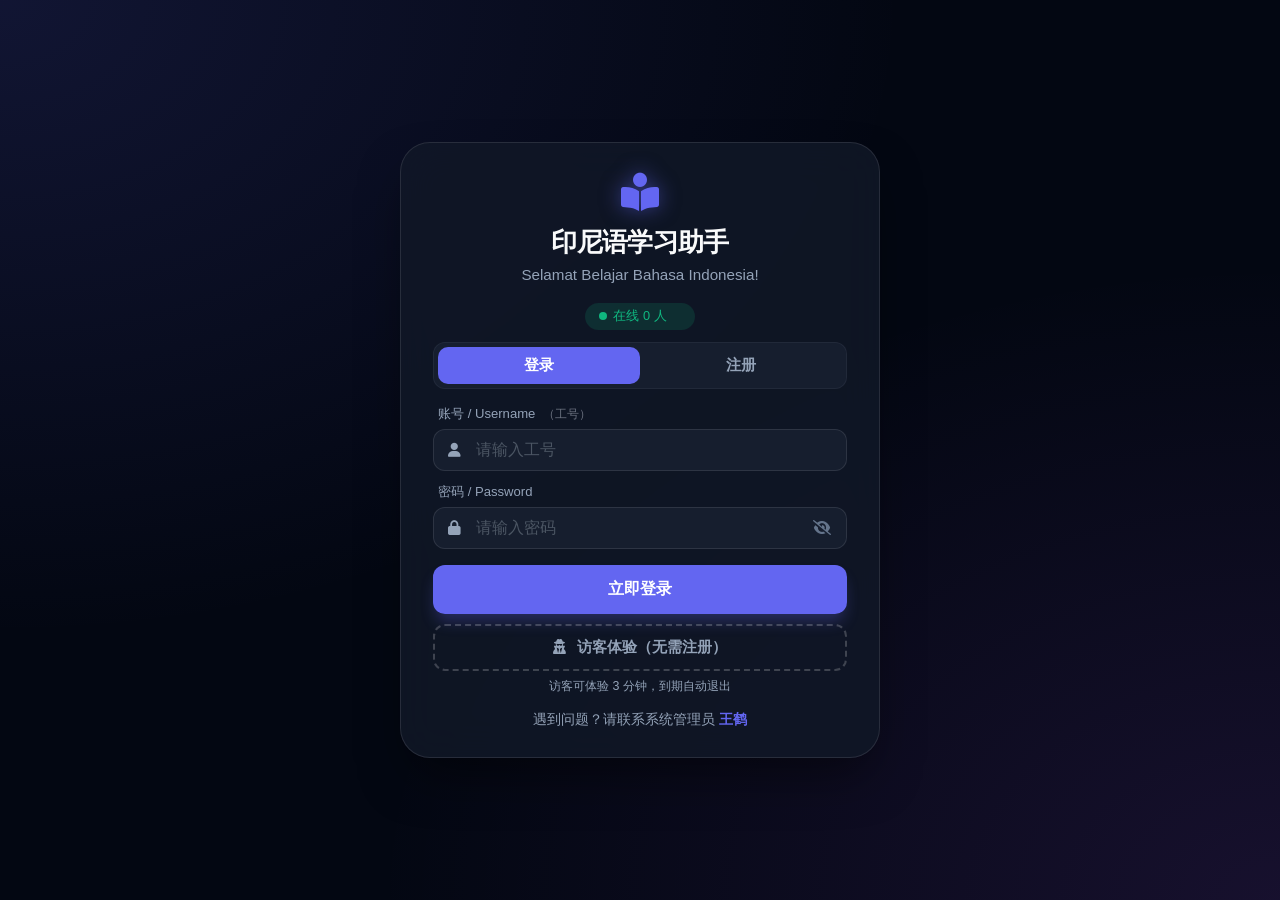
==== commit f30cc378: "feat: BOSS首杀称号装配系统 - 右上角展示'欢迎 混沌王首杀 XX' 用户诉求: 首杀称号像关卡边框一样可装配到右上角登录信息 名前(如'欢迎 混沌王首杀 大熊'), 并可随时卸下。  实现" ====
--- a/index.html
+++ b/index.html
@@ -13,19 +13,19 @@
     <link rel="manifest" href="manifest.json">
     <link rel="stylesheet" href="https://cdn.bootcdn.net/ajax/libs/font-awesome/6.4.0/css/all.min.css">
     <script src="https://cdn.bootcdn.net/ajax/libs/html2canvas/1.4.1/html2canvas.min.js"></script>
-    <link rel="stylesheet" href="style.css?v=20260929240000">
-    <link rel="stylesheet" href="modules.css?v=20260929240000">
+    <link rel="stylesheet" href="style.css?v=20260929250000">
+    <link rel="stylesheet" href="modules.css?v=20260929250000">
 </head>
 <body>
     <div id="app"></div>
-    <script src="config.js?v=20260929240000"></script>
+    <script src="config.js?v=20260929250000"></script>
     <!-- 旧版功能（侧边栏、统计页、管理后台等兼容保留） -->
-    <script src="app.js?v=20260929240000"></script>
+    <script src="app.js?v=20260929250000"></script>
     <!-- 新版模块 -->
-    <script src="course-content-loader.js?v=20260929240000"></script>
-    <script src="module-study.js?v=20260929240000"></script>
-    <script src="module-study-practice.js?v=20260929240000"></script>
-    <script src="module-challenge.js?v=20260929240000"></script>
+    <script src="course-content-loader.js?v=20260929250000"></script>
+    <script src="module-study.js?v=20260929250000"></script>
+    <script src="module-study-practice.js?v=20260929250000"></script>
+    <script src="module-challenge.js?v=20260929250000"></script>
     <script>
             // 显示版本号
             (async function showVersion() {
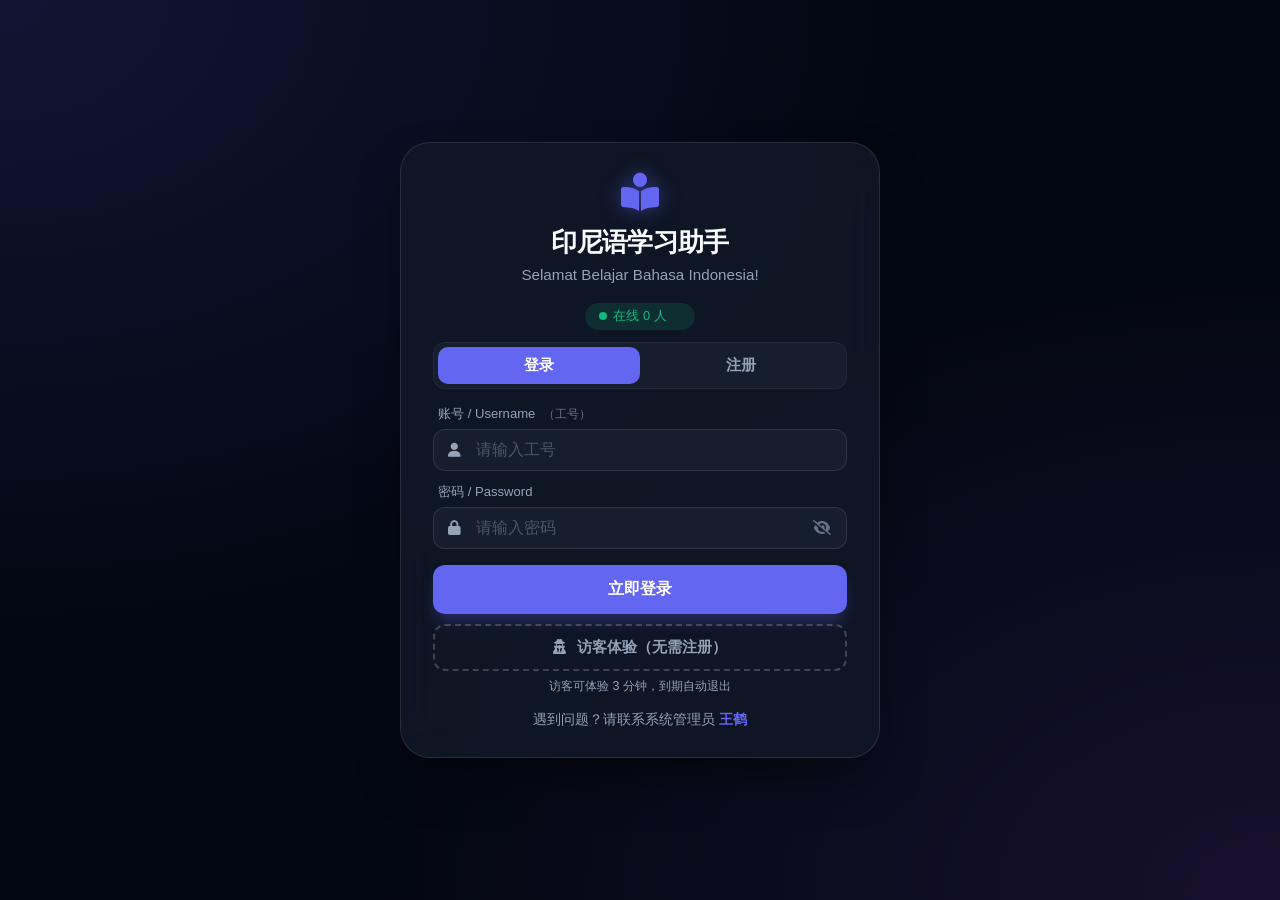
==== commit 2f6b8e9a: "feat: 留言墙升级 - 云端共享(部署后生效) + 公开/私密 + 瀑布流 用户诉求: - 多个留言的展示方式(顺序/乱序/重叠)? - 数据保存到网络服务器方便所有人看 - 留言可选公开/不公开" ====
--- a/index.html
+++ b/index.html
@@ -1,4 +1,4 @@
-<!DOCTYPE html>
+﻿<!DOCTYPE html>
 <html lang="zh-CN">
 <head>
     <meta charset="UTF-8">
@@ -13,19 +13,19 @@
     <link rel="manifest" href="manifest.json">
     <link rel="stylesheet" href="https://cdn.bootcdn.net/ajax/libs/font-awesome/6.4.0/css/all.min.css">
     <script src="https://cdn.bootcdn.net/ajax/libs/html2canvas/1.4.1/html2canvas.min.js"></script>
-    <link rel="stylesheet" href="style.css?v=20260929250000">
-    <link rel="stylesheet" href="modules.css?v=20260929250000">
+    <link rel="stylesheet" href="style.css?v=20260929280000">
+    <link rel="stylesheet" href="modules.css?v=20260929280000">
 </head>
 <body>
     <div id="app"></div>
-    <script src="config.js?v=20260929250000"></script>
+    <script src="config.js?v=20260929280000"></script>
     <!-- 旧版功能（侧边栏、统计页、管理后台等兼容保留） -->
-    <script src="app.js?v=20260929250000"></script>
+    <script src="app.js?v=20260929280000"></script>
     <!-- 新版模块 -->
-    <script src="course-content-loader.js?v=20260929250000"></script>
-    <script src="module-study.js?v=20260929250000"></script>
-    <script src="module-study-practice.js?v=20260929250000"></script>
-    <script src="module-challenge.js?v=20260929250000"></script>
+    <script src="course-content-loader.js?v=20260929280000"></script>
+    <script src="module-study.js?v=20260929280000"></script>
+    <script src="module-study-practice.js?v=20260929280000"></script>
+    <script src="module-challenge.js?v=20260929280000"></script>
     <script>
             // 显示版本号
             (async function showVersion() {
--- a/modules.css
+++ b/modules.css
@@ -8626,3 +8626,151 @@
 }
 .hc-boss-tag.pending { color: #64748b; }
 .hc-boss-item.done .hc-boss-tag { color: #22c55e; }
+
+.msg-list {
+    columns: 3;
+    column-gap: 16px;
+}
+.msg-note {
+    break-inside: avoid;
+    margin-bottom: 16px;
+    transition: transform 0.2s;
+}
+.msg-note:hover { transform: translateY(-3px) rotate(0deg) !important; }
+.msg-public-lb {
+    display: inline-flex;
+    align-items: center;
+    gap: 5px;
+    font-size: 0.7rem;
+    color: #cbd5e1;
+    cursor: pointer;
+}
+.msg-public-lb input { accent-color: #34d399; width: 14px; height: 14px; }
+
+/* ====== 留言墙（便利贴 + 图钉风格） ====== */
+.msg-wall {
+    max-width: 900px;
+    margin: 0 auto;
+    padding: 18px 16px 30px;
+}
+.msg-wall-head { text-align: center; padding: 8px 0 16px; }
+.msg-wall-title {
+    font-size: 1.25rem;
+    font-weight: 800;
+    color: #f9a8d4;
+    letter-spacing: 1px;
+}
+.msg-wall-title i { margin-right: 6px; }
+.msg-wall-sub { font-size: 0.72rem; color: #64748b; margin-top: 5px; }
+.msg-post-card {
+    background: rgba(30,41,59,0.5);
+    border: 1px solid rgba(244,114,182,0.2);
+    border-radius: 14px;
+    padding: 14px 16px;
+    margin-bottom: 18px;
+    box-shadow: 0 4px 20px rgba(0,0,0,0.25);
+}
+.msg-post-row { display: flex; gap: 10px; margin-bottom: 10px; flex-wrap: wrap; }
+.msg-input {
+    flex: 1;
+    min-width: 160px;
+    padding: 8px 12px;
+    background: rgba(15,23,42,0.5);
+    border: 1px solid rgba(255,255,255,0.1);
+    border-radius: 8px;
+    color: #e2e8f0;
+    font-size: 0.82rem;
+    outline: none;
+}
+.msg-input:focus, .msg-textarea:focus { border-color: rgba(244,114,182,0.5); }
+.msg-textarea {
+    width: 100%;
+    padding: 10px 12px;
+    background: rgba(15,23,42,0.5);
+    border: 1px solid rgba(255,255,255,0.1);
+    border-radius: 8px;
+    color: #e2e8f0;
+    font-size: 0.85rem;
+    outline: none;
+    resize: vertical;
+    font-family: inherit;
+    box-sizing: border-box;
+}
+.msg-post-bar { display: flex; align-items: center; justify-content: space-between; margin-top: 10px; gap: 10px; flex-wrap: wrap; }
+.msg-tip { font-size: 0.66rem; color: #64748b; }
+.msg-send-btn {
+    padding: 8px 20px;
+    border-radius: 10px;
+    background: linear-gradient(135deg, #ec4899, #d946ef);
+    border: none;
+    color: #fff;
+    font-size: 0.82rem;
+    font-weight: 700;
+    cursor: pointer;
+    box-shadow: 0 2px 12px rgba(236,72,153,0.35);
+    transition: all 0.2s;
+}
+.msg-send-btn:hover { transform: translateY(-1px); box-shadow: 0 4px 18px rgba(236,72,153,0.5); }
+.msg-list {
+    columns: 3;
+    column-gap: 16px;
+}
+@media (max-width: 900px) { .msg-list { columns: 2; } }
+@media (max-width: 600px) { .msg-list { columns: 1; } }
+.msg-note {
+    position: relative;
+    border-radius: 4px 16px 4px 4px;
+    padding: 20px 14px 12px;
+    min-height: 120px;
+    box-shadow: 0 6px 18px rgba(0,0,0,0.3);
+    transition: all 0.2s;
+    display: flex;
+    flex-direction: column;
+    gap: 8px;
+    break-inside: avoid;
+    margin-bottom: 16px;
+}
+.msg-note:hover { transform: translateY(-3px) rotate(0deg) !important; box-shadow: 0 10px 26px rgba(0,0,0,0.4); }
+.msg-note-pin {
+    position: absolute;
+    top: -8px;
+    left: 50%;
+    transform: translateX(-50%) rotate(-12deg);
+    color: rgba(71,85,105,0.9);
+    font-size: 1.05rem;
+    filter: drop-shadow(0 2px 2px rgba(0,0,0,0.4));
+}
+.msg-n-yellow { background: linear-gradient(160deg, #fef3c7, #fde68a); color: #78350f; }
+.msg-n-pink   { background: linear-gradient(160deg, #fbcfe8, #f9a8d4); color: #831843; }
+.msg-n-blue   { background: linear-gradient(160deg, #c7d2fe, #a5b4fc); color: #1e1b4b; }
+.msg-n-green  { background: linear-gradient(160deg, #bbf7d0, #86efac); color: #14532d; }
+.msg-note-to { font-size: 0.66rem; font-weight: 700; opacity: 0.75; }
+.msg-note-content { font-size: 0.85rem; line-height: 1.5; word-break: break-word; flex: 1; }
+.msg-note-foot {
+    display: flex;
+    align-items: center;
+    gap: 8px;
+    font-size: 0.66rem;
+    opacity: 0.8;
+    padding-top: 6px;
+    border-top: 1px dashed rgba(0,0,0,0.15);
+}
+.msg-note-from { font-weight: 700; flex: 1; overflow: hidden; text-overflow: ellipsis; white-space: nowrap; }
+.msg-del-btn {
+    background: none;
+    border: none;
+    cursor: pointer;
+    font-size: 0.7rem;
+    opacity: 0.5;
+    transition: opacity 0.2s;
+    padding: 2px 4px;
+}
+.msg-del-btn:hover { opacity: 1; color: #dc2626; }
+.msg-empty {
+    grid-column: 1 / -1;
+    text-align: center;
+    color: #64748b;
+    padding: 50px 0;
+    font-size: 0.85rem;
+}
+.msg-empty i { display: block; font-size: 2.2rem; margin-bottom: 10px; color: #475569; }
